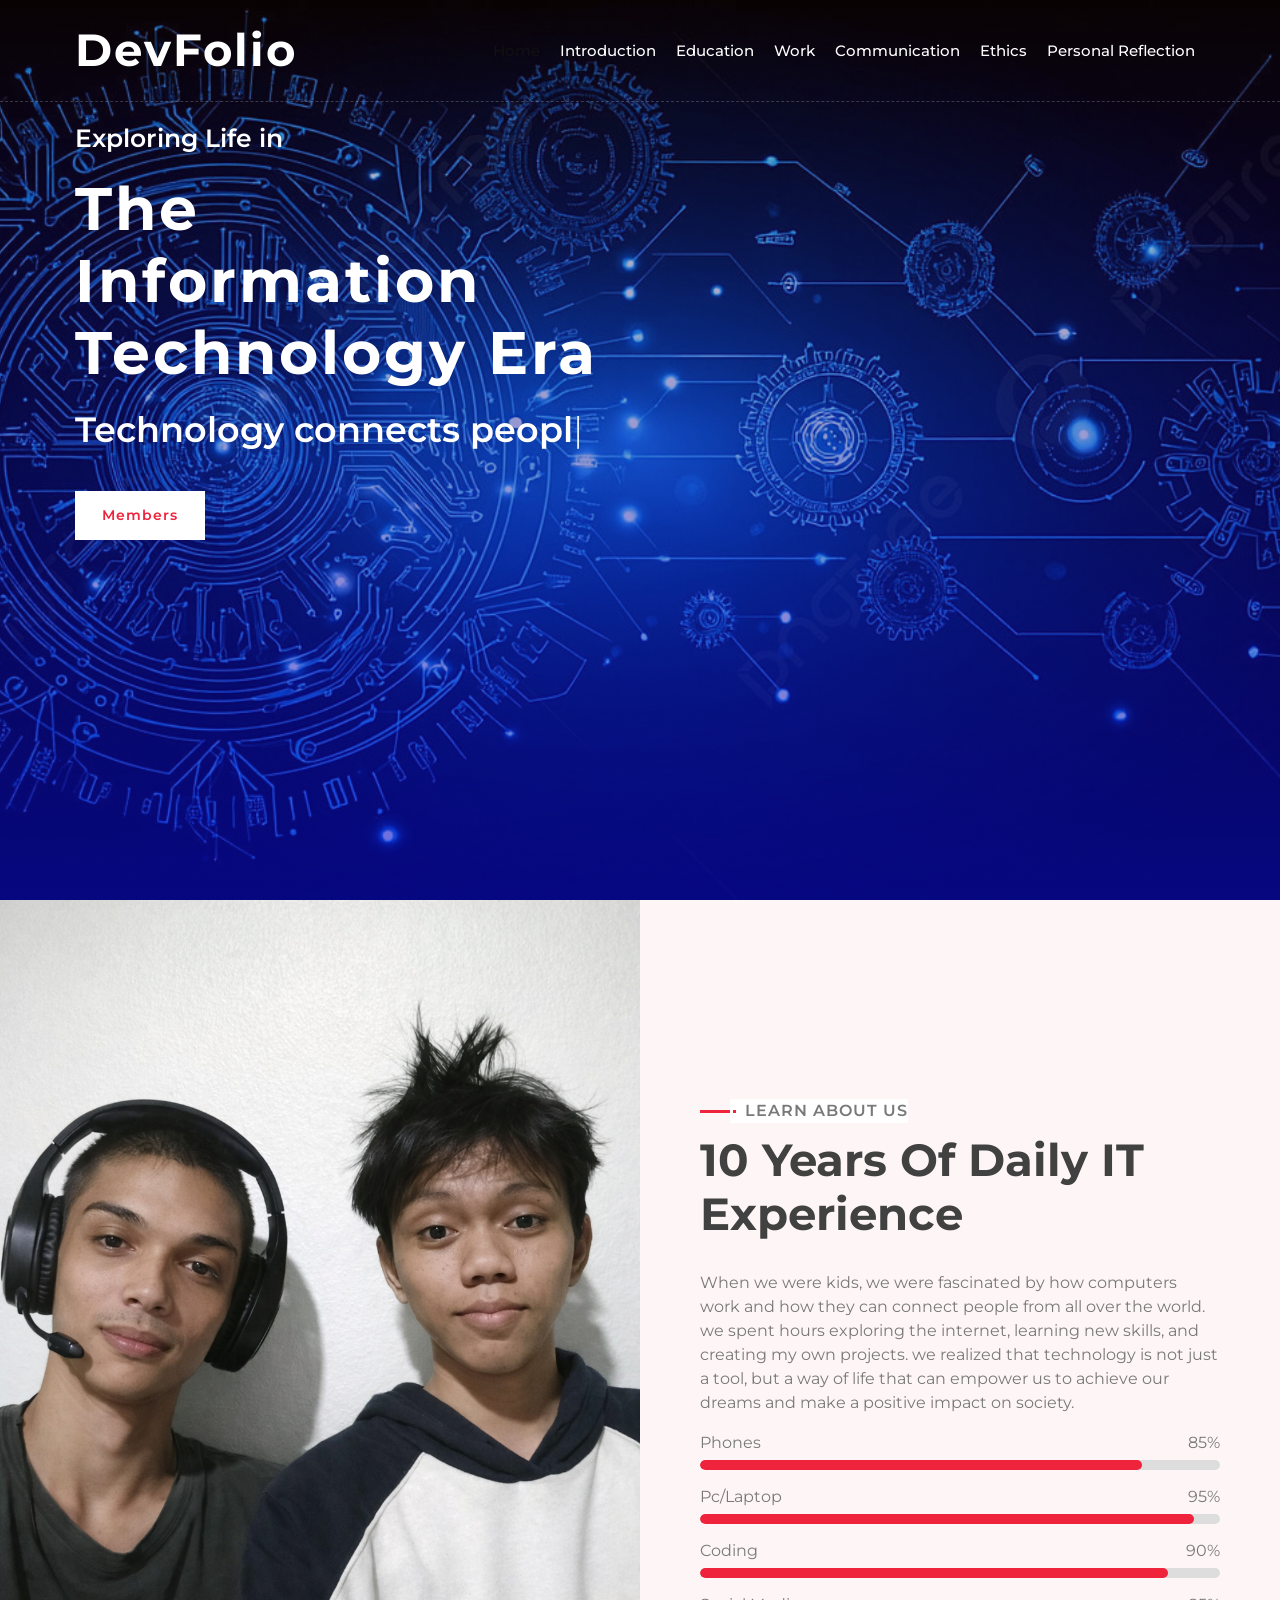
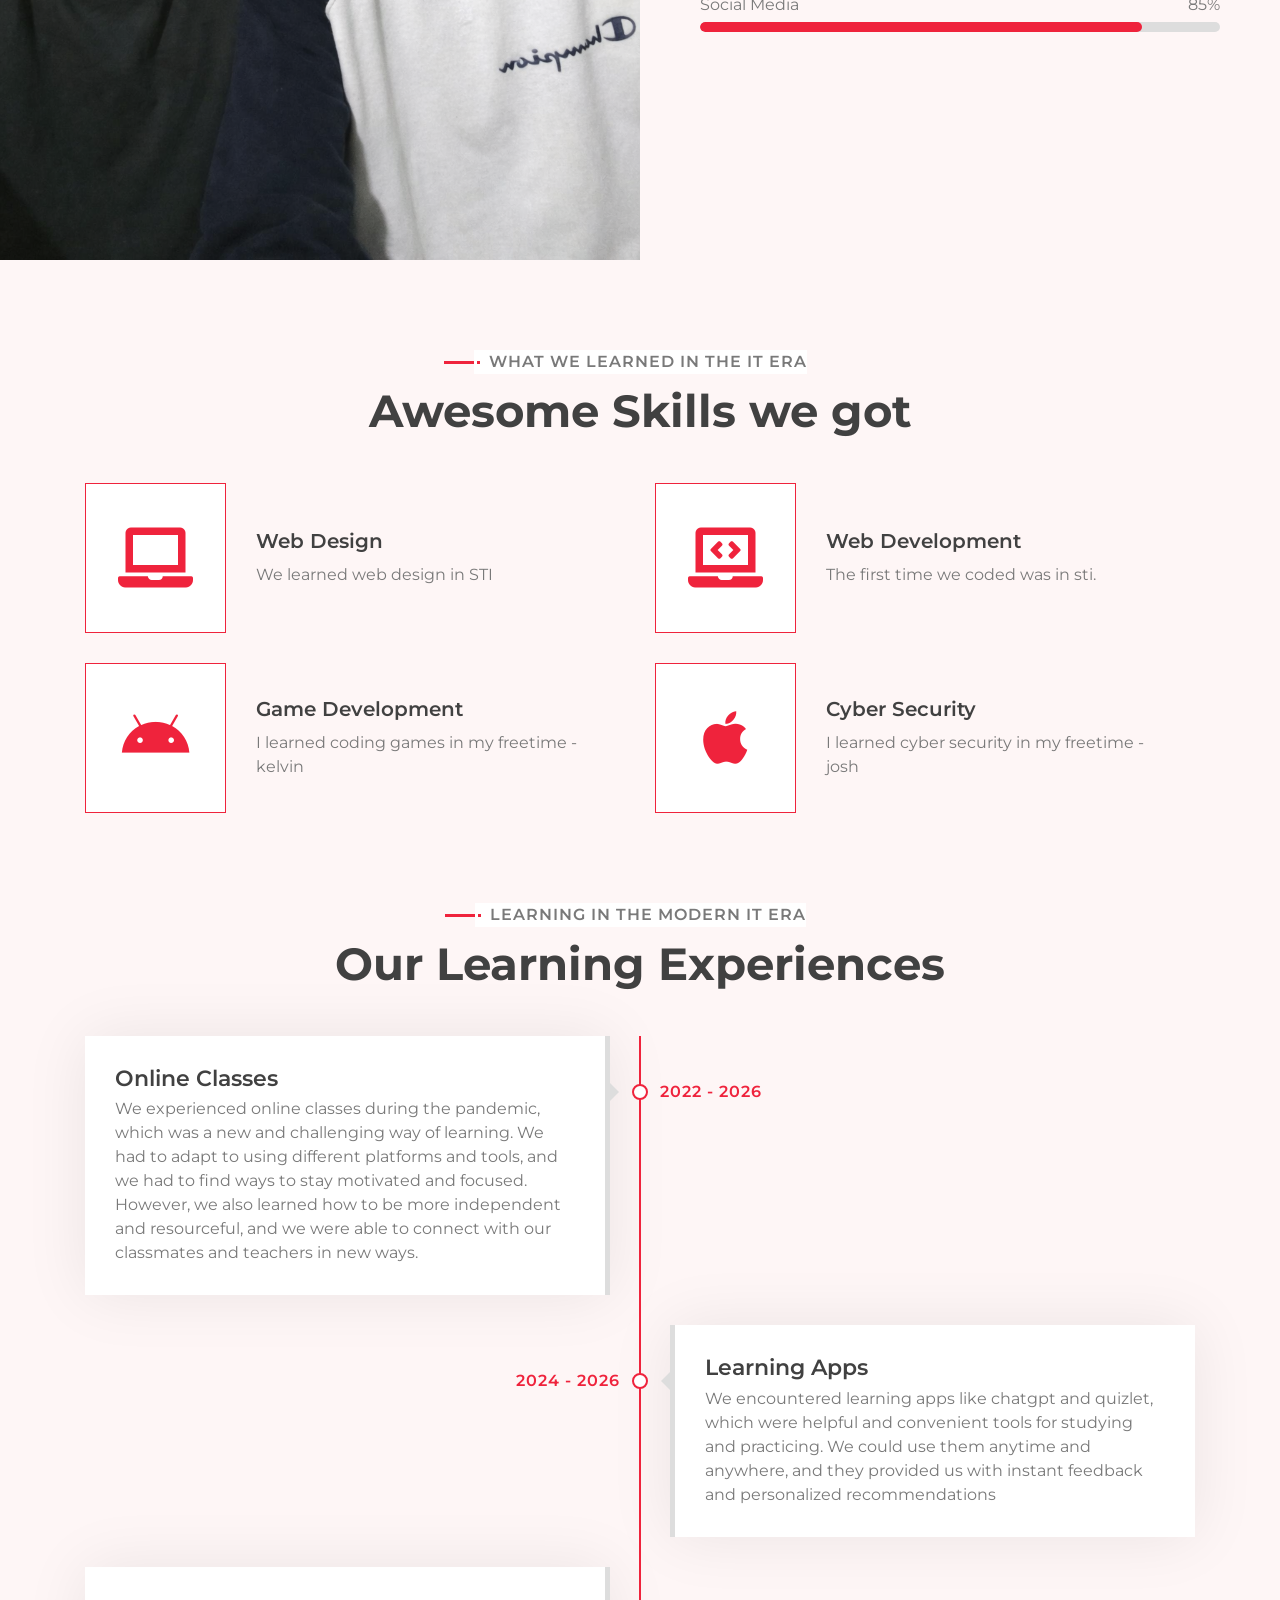
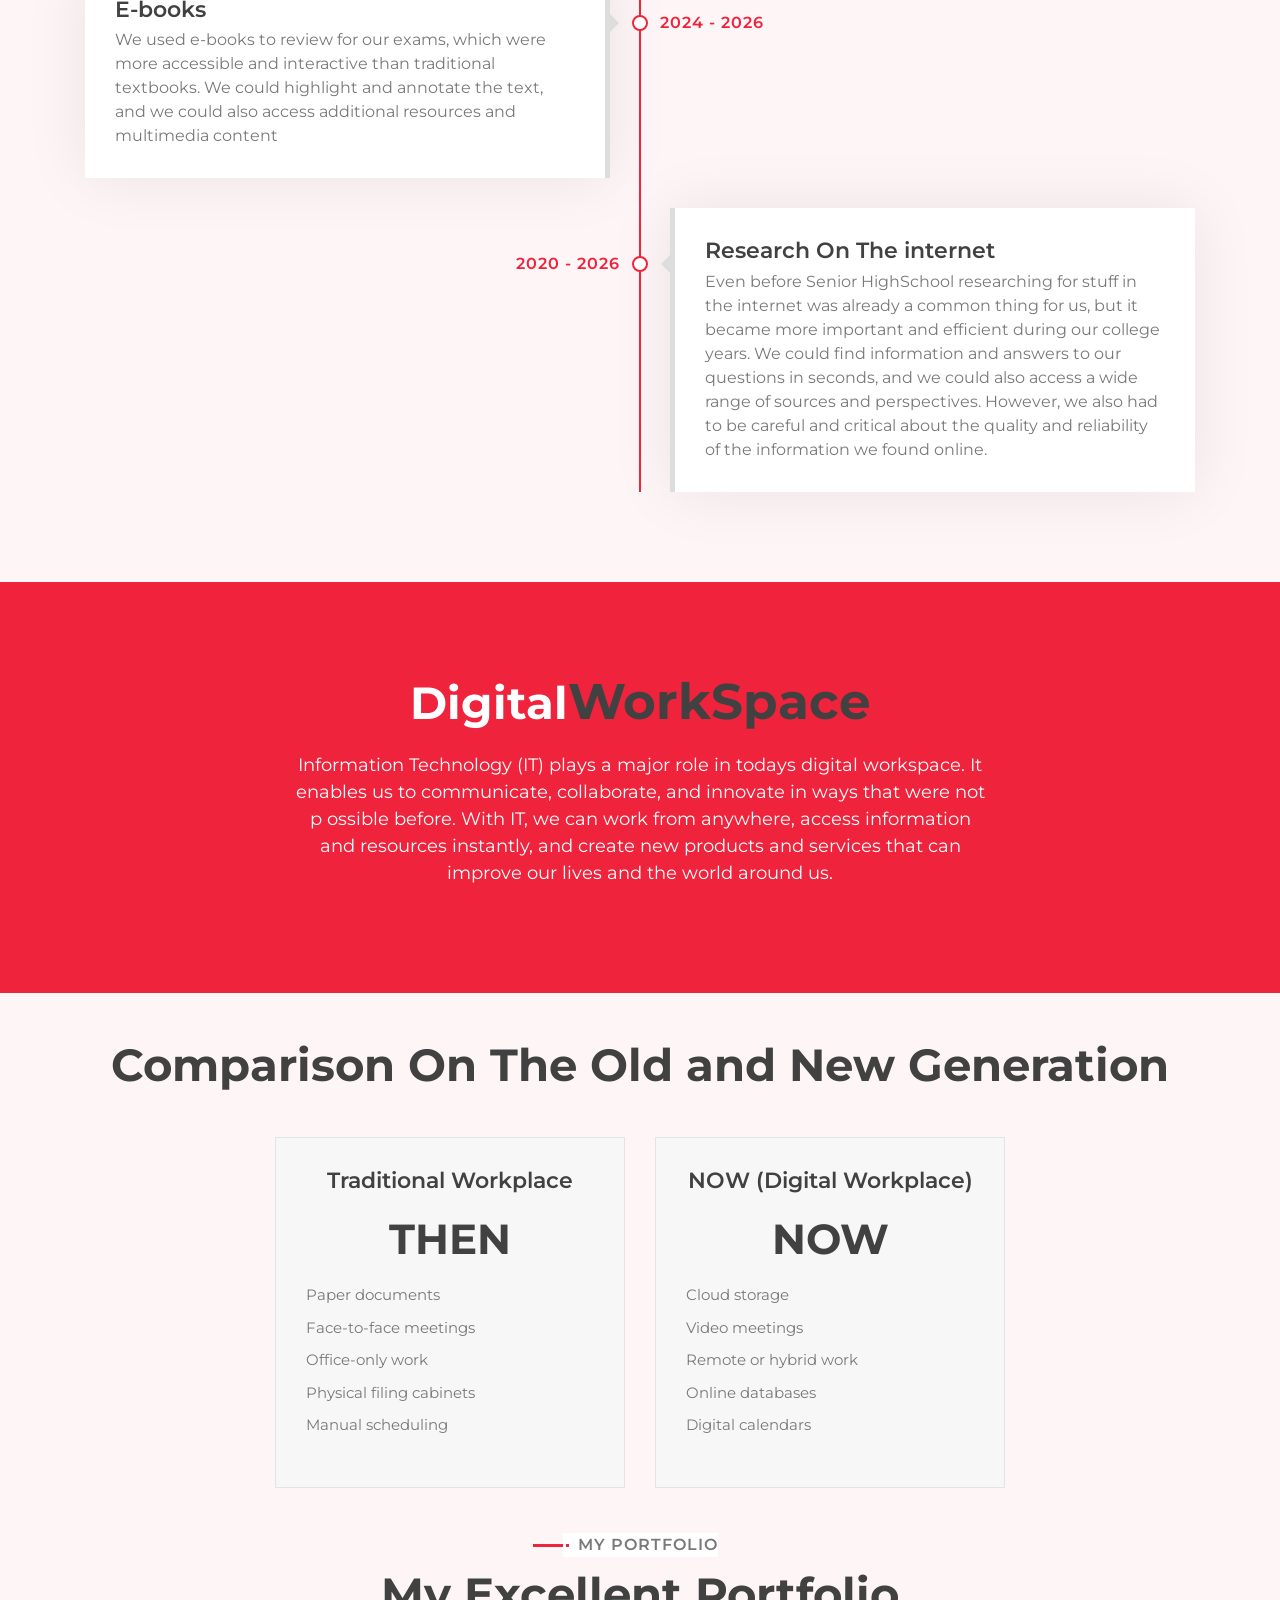
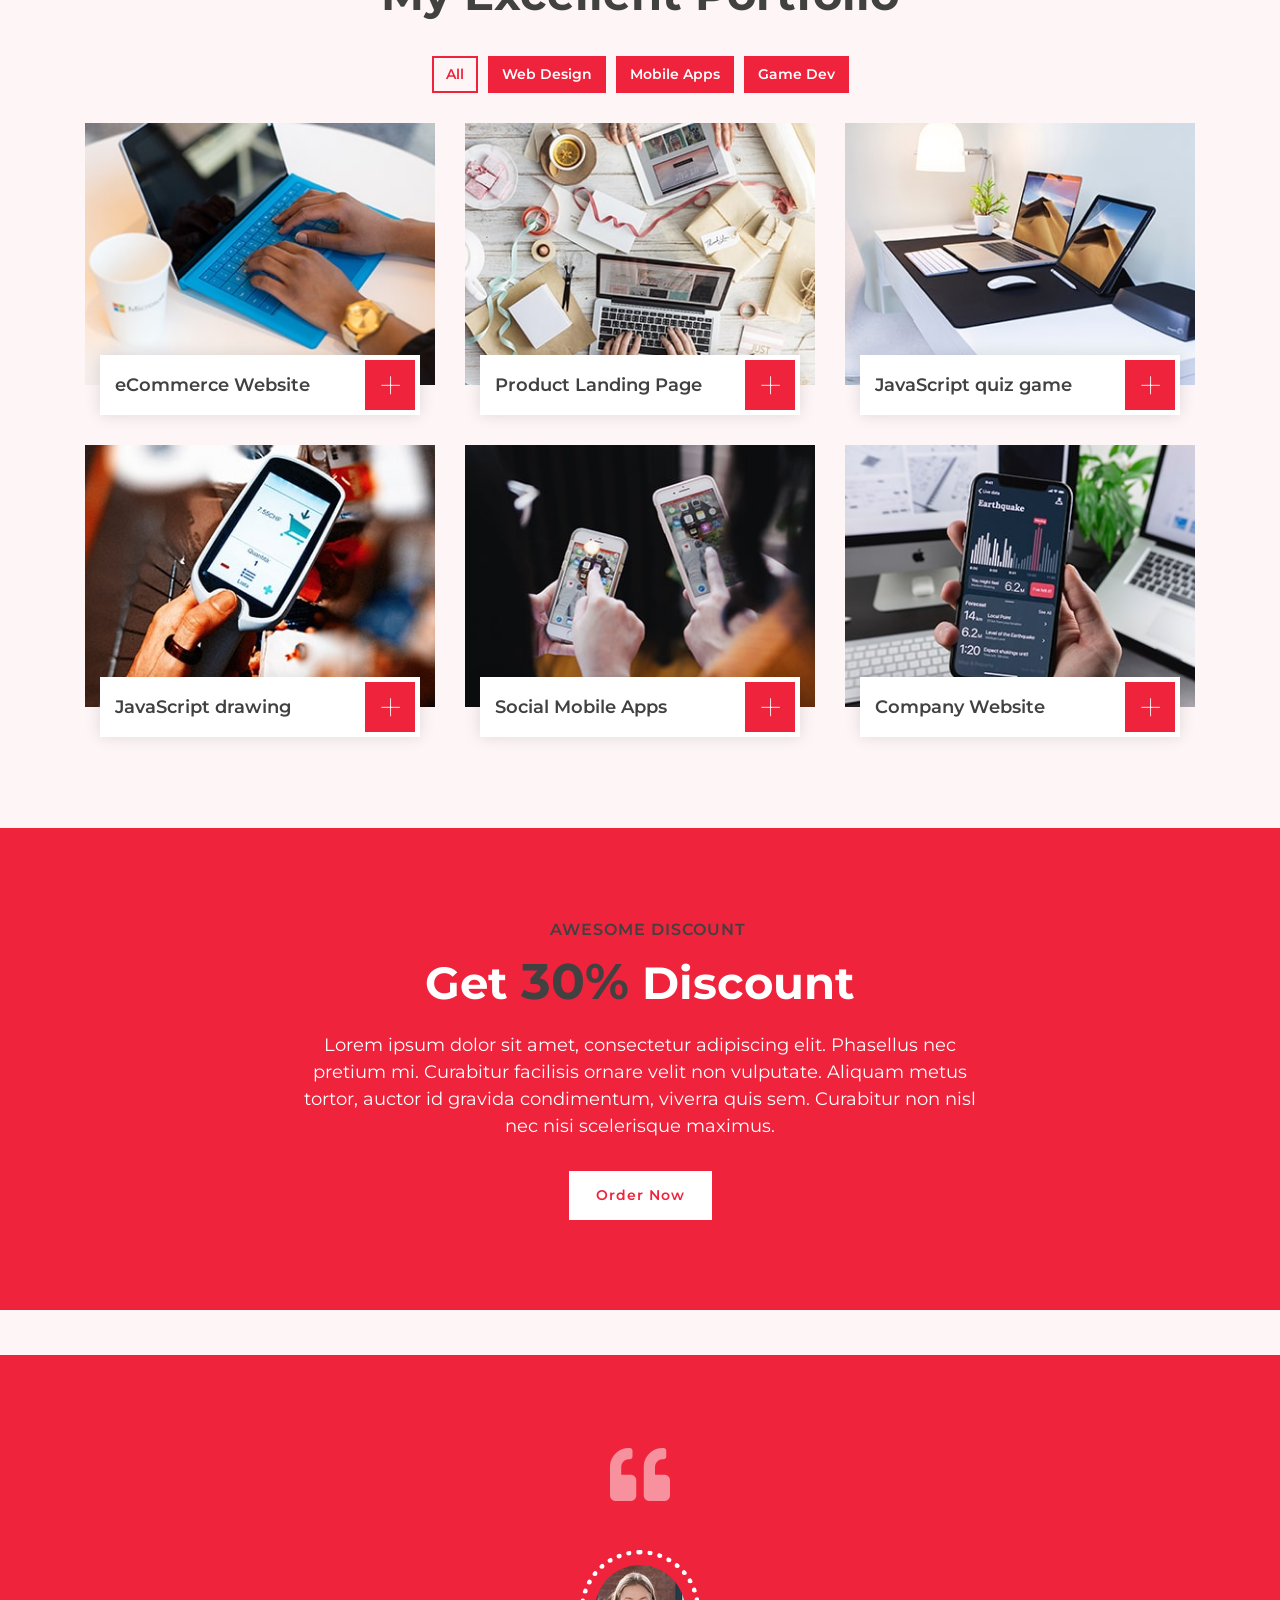
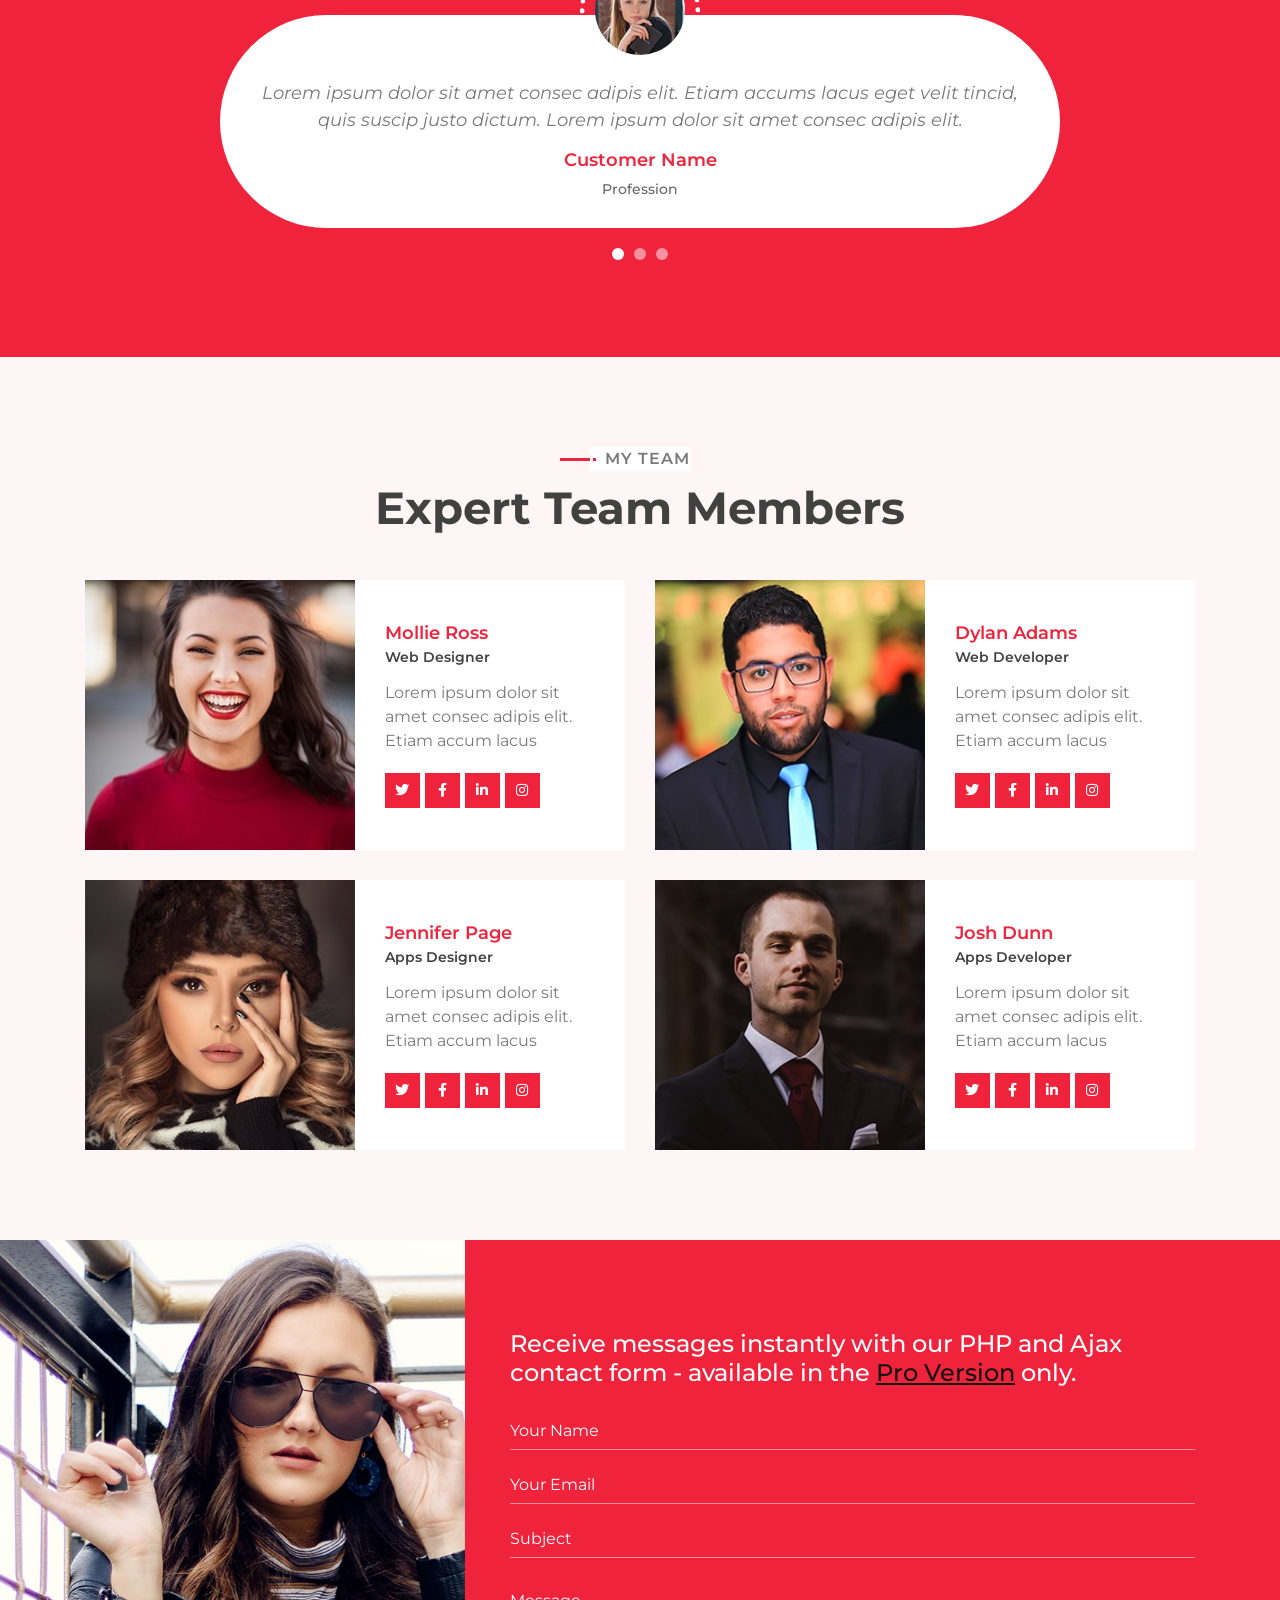
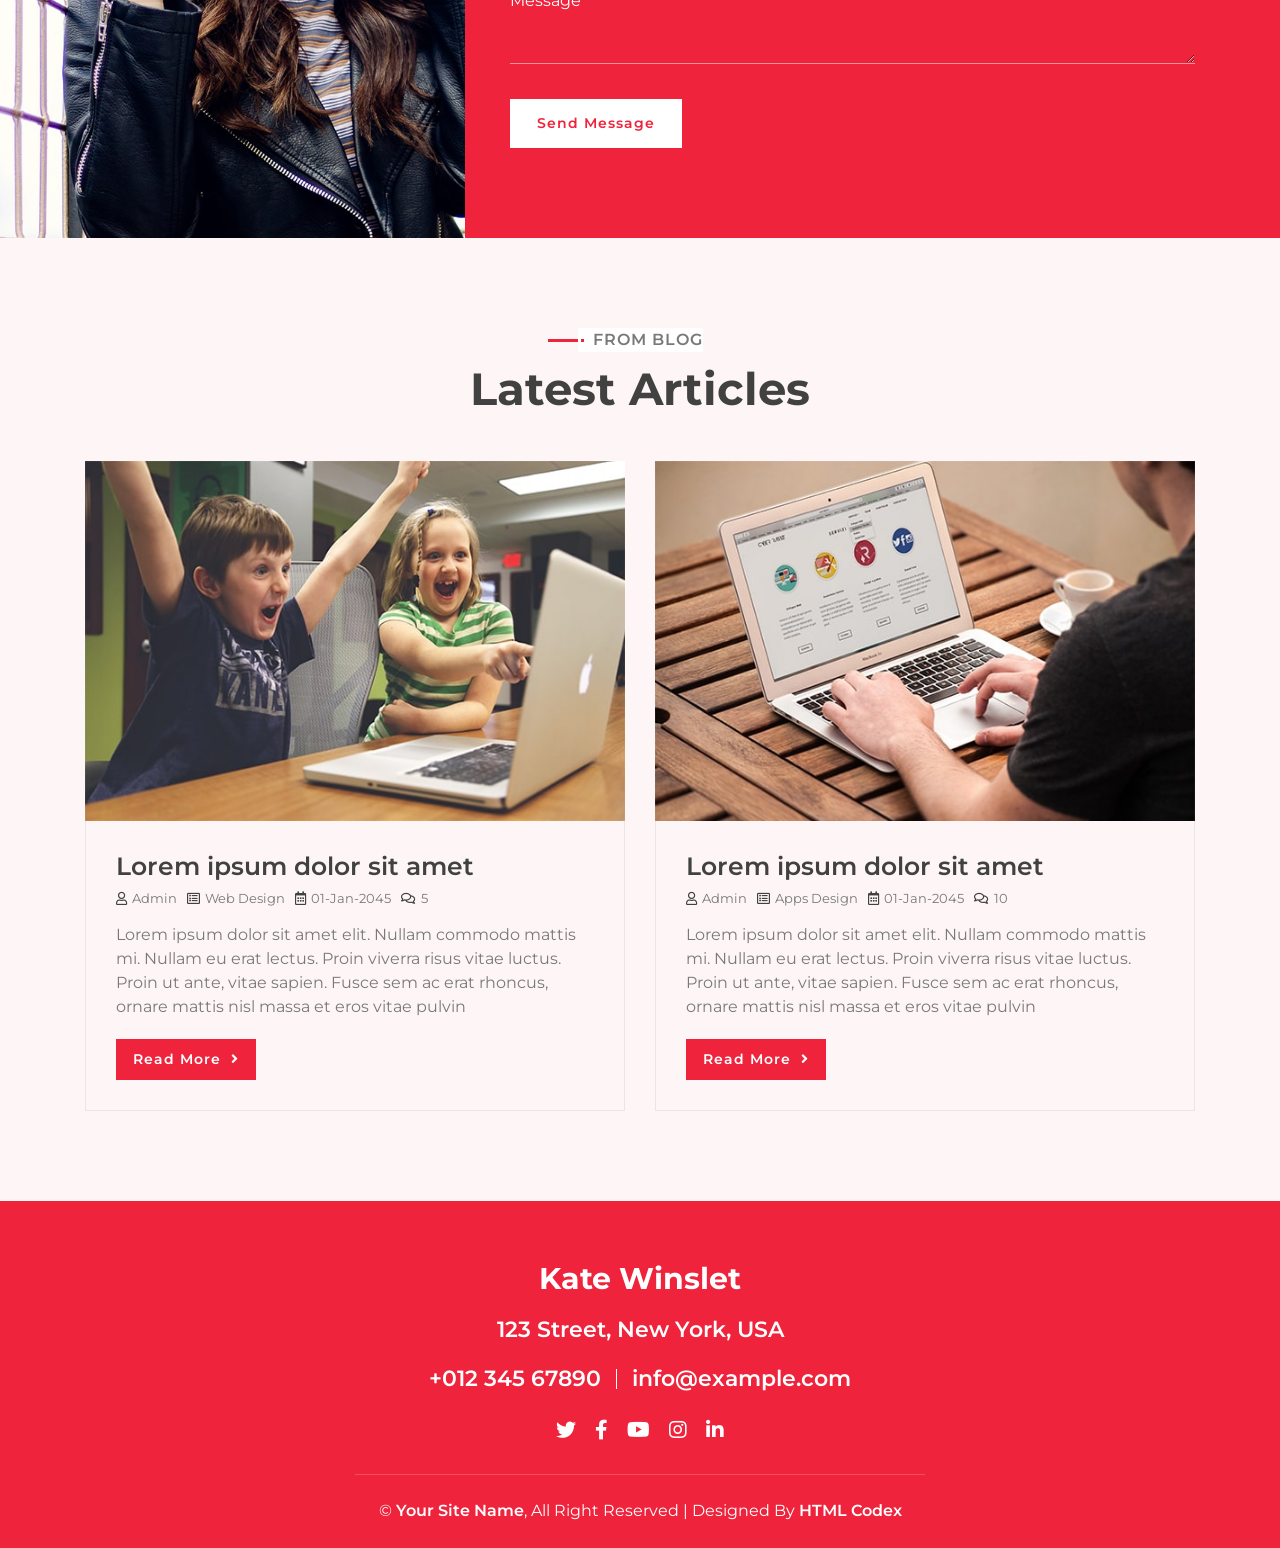
==== DevFolio/index.html @ 4211a95b "Work Part Done Made work paraghraph and added new container for then and now" ====
<!DOCTYPE html>
<html lang="en">
    <head>
        <meta charset="utf-8">
        <title>Our website</title>
        <meta content="width=device-width, initial-scale=1.0" name="viewport">
        <meta content="Free Website Template" name="keywords">
        <meta content="Free Website Template" name="description">

        <!-- Favicon -->
        <link href="img/favicon.ico" rel="icon">

        <!-- Google Font -->
        <link href="https://fonts.googleapis.com/css2?family=Montserrat:wght@300;400;500;600;700&display=swap" rel="stylesheet">

        <!-- CSS Libraries -->
        <link href="https://stackpath.bootstrapcdn.com/bootstrap/4.4.1/css/bootstrap.min.css" rel="stylesheet">
        <link href="https://cdnjs.cloudflare.com/ajax/libs/font-awesome/5.10.0/css/all.min.css" rel="stylesheet">
        <link href="lib/animate/animate.min.css" rel="stylesheet">
        <link href="lib/owlcarousel/assets/owl.carousel.min.css" rel="stylesheet">
        <link href="lib/lightbox/css/lightbox.min.css" rel="stylesheet">

        <!-- Template Stylesheet -->
        <link href="css/style.css" rel="stylesheet">
        <link href="css/another.css" rel="stylesheet">
    </head>

    <body data-spy="scroll" data-target=".navbar" data-offset="51">
        <!-- Nav Bar Start -->
        <div class="navbar navbar-expand-lg bg-light navbar-light">
            <div class="container-fluid">
                <a href="index.html" class="navbar-brand">DevFolio</a>
                <button type="button" class="navbar-toggler" data-toggle="collapse" data-target="#navbarCollapse">
                    <span class="navbar-toggler-icon"></span>
                </button>

                <div class="collapse navbar-collapse justify-content-between" id="navbarCollapse">
                    <div class="navbar-nav ml-auto">
                        <a href="#home" class="nav-item nav-link active">Home</a>
                        <a href="#about" class="nav-item nav-link">Introduction</a>
                        <a href="#service" class="nav-item nav-link">Education</a>
                        <a href="#experience" class="nav-item nav-link">Work</a>
                        <a href="#portfolio" class="nav-item nav-link">Communication</a>
                        <a href="#review" class="nav-item nav-link"> Ethics</a>
                        <a href="#team" class="nav-item nav-link">Personal Reflection </a>
               
                    </div>
                </div>
            </div>
        </div>
        <!-- Nav Bar End -->


        <!-- Hero Start -->
        <div class="hero" id="home">
            <div class="container-fluid">
                <div class="row align-items-center">
                    <div class="col-sm-12 col-md-6">
                        <div class="hero-content">
                            <div class="hero-text">
                                <p>Exploring Life in</p>
                                <h1>  The Information Technology Era </h1>
                                <h2></h2>
                                <div class="typed-text">Technology connects people and shapes our future.</div>
                            </div>
                            <div class="hero-btn">
                                <a class="btn" id = "openPopup" >Members</a>
                             
                            </div>
                        </div>
                    </div>
                    <div class="col-sm-12 col-md-6 d-none d-md-block">
                        <div class="hero-image">
                            
                        </div>
                    </div>
                </div>
            </div>
        </div>
        <!-- Hero End -->


        
         <!-- Popup Background -->
        <div id="popupContainer">
         <!-- Popup Box -->
            <div class="popup">

                <span id="closePopup">&times;</span>

            <h2>Group Members</h2>

            <ul>
                <li>Josh Emmanuel T. Suarez</li>
                <li>Kelvin Shan P. Geist </li>
            </ul>

            <button id="closeBtn">Close</button>
        </div>

</div>
        <!-- About Start -->
        <div class="about wow fadeInUp" data-wow-delay="0.1s" id="about">
            <div class="container-fluid">
                <div class="row align-items-center">
                    <div class="col-lg-6">
                        <div class="about-img">
                            <img src="img/kelvinjosh.png" alt="Image">
                        </div>
                    </div>
                    <div class="col-lg-6">
                        <div class="about-content">
                            <div class="section-header text-left">
                                <p>Learn About Us</p>
                                <h2>10 Years Of Daily IT Experience</h2>
                            </div>
                            <div class="about-text">
                                <p>
                                    When we were kids, we were fascinated by how computers work 
                                    and how they can connect people from all over the world. 
                                    we spent hours exploring the internet, learning new skills, 
                                    and creating my own projects. we realized that technology is 
                                    not just a tool, but a way of life that can empower us to achieve 
                                    our dreams and make a positive impact on society.
                                </p>
                            </div>
                            <div class="skills">
                                <div class="skill-name">
                                    <p>Phones</p><p>85%</p>
                                </div>
                                <div class="progress">
                                    <div class="progress-bar" role="progressbar" aria-valuenow="85" aria-valuemin="0" aria-valuemax="100"></div>
                                </div>
                                <div class="skill-name">
                                    <p>Pc/Laptop</p><p>95%</p>
                                </div>
                                <div class="progress">
                                    <div class="progress-bar" role="progressbar" aria-valuenow="95" aria-valuemin="0" aria-valuemax="100"></div>
                                </div>
                                <div class="skill-name">
                                    <p>Coding</p><p>90%</p>
                                </div>
                                <div class="progress">
                                    <div class="progress-bar" role="progressbar" aria-valuenow="90" aria-valuemin="0" aria-valuemax="100"></div>
                                </div>
                                <div class="skill-name">
                                    <p>Social Media</p><p>85%</p>
                                </div>
                                <div class="progress">
                                    <div class="progress-bar" role="progressbar" aria-valuenow="85" aria-valuemin="0" aria-valuemax="100"></div>
                                </div>
                            </div>
                            <!-- <a class="btn" href="">Learn More</a> -->
                        </div>
                    </div>
                </div>
            </div>
        </div>
        <!-- About End -->
        
        
        <!-- Service Start -->
        <div class="service" >
            <div class="container">
                <div class="section-header text-center wow zoomIn" data-wow-delay="0.1s">
                    <p>What we learned in the IT Era</p>
                    <h2>Awesome Skills we got</h2>
                </div>
                <div class="row">
                    <div class="col-lg-6 wow fadeInUp" data-wow-delay="0.0s">
                        <div class="service-item">
                            <div class="service-icon">
                                <i class="fa fa-laptop"></i>
                            </div>
                            <div class="service-text">
                                <h3>Web Design</h3>
                                <p>
                                    We learned web design in STI
                                </p>
                            </div>
                        </div>
                    </div>
                    <div class="col-lg-6 wow fadeInUp" data-wow-delay="0.2s">
                        <div class="service-item">
                            <div class="service-icon">
                                <i class="fa fa-laptop-code"></i>
                            </div>
                            <div class="service-text">
                                <h3>Web Development</h3>
                                <p>
                                    The first time we coded was in sti.
                                </p>
                            </div>
                        </div>
                    </div>
                    <div class="col-lg-6 wow fadeInUp" data-wow-delay="0.4s">
                        <div class="service-item">
                            <div class="service-icon">
                                <i class="fab fa-android"></i>
                            </div>
                            <div class="service-text">
                                <h3>Game Development</h3>
                                <p>
                                    I learned coding games in my freetime - kelvin
                                </p>
                            </div>
                        </div>
                    </div>
                    <div class="col-lg-6 wow fadeInUp" data-wow-delay="0.6s">
                        <div class="service-item">
                            <div class="service-icon">
                                <i class="fab fa-apple"></i>
                            </div>
                            <div class="service-text">
                                <h3>Cyber Security</h3>
                                <p>
                                    I learned cyber security in my freetime - josh
                                </p>
                            </div>
                        </div>
                    </div>
                </div>
            </div>
        </div>
        <!-- Service End -->
        
        
         <!-- Experience Start -->
        <div class="experience" id="service">
            <div class="container">
                <header class="section-header text-center wow zoomIn" data-wow-delay="0.1s">
                    <p>Learning in the Modern IT Era</p>
                    <h2>Our Learning Experiences</h2>
                </header>
                <div class="timeline">
                    <div class="timeline-item left wow slideInLeft" data-wow-delay="0.1s">
                        <div class="timeline-text">
                            <div class="timeline-date">2022 - 2026</div>
                            <h2>Online Classes</h2>
                            <p>
                                We experienced online classes during the pandemic, 
                                which was a new and challenging way of learning. 
                                We had to adapt to using different platforms and tools, 
                                and we had to find ways to stay motivated and focused. 
                                However, we also learned how to be more independent and 
                                resourceful, and we were able to connect with our classmates and teachers in new ways.
                            </p>
                        </div>
                    </div>
                    <div class="timeline-item right wow slideInRight" data-wow-delay="0.1s">
                        <div class="timeline-text">
                            <div class="timeline-date">2024 - 2026</div>
                            <h2>Learning Apps</h2>
                            <p>
                                We encountered learning apps like chatgpt and quizlet, which 
                                were helpful and convenient tools for studying and practicing.
                                We could use them anytime and anywhere, and they provided us 
                                with instant feedback and personalized recommendations
                        </div>
                    </div>
                    <div class="timeline-item left wow slideInLeft" data-wow-delay="0.1s">
                        <div class="timeline-text">
                            <div class="timeline-date">2024 - 2026</div>
                            <h2>E-books</h2>
                            <p>
                               We used e-books to review for our exams, which were more accessible and interactive than traditional textbooks.
                               We could highlight and annotate the text, and we could also access additional resources and multimedia content
                            </p>
                        </div>
                    </div>
                    <div class="timeline-item right wow slideInRight" data-wow-delay="0.1s">
                        <div class="timeline-text">
                            <div class="timeline-date">2020 - 2026</div>
                            <h2>Research On The internet</h2>
                            <p>
                                Even before Senior HighSchool researching for stuff in the internet was already a common thing for us, 
                                but it became more important and efficient during our college years. 
                                We could find information and answers to our questions in seconds, 
                                and we could also access a wide range of sources and perspectives. 
                                However, we also had to be careful and critical about the quality 
                                and reliability of the information we found online.
                            </p>
                        </div>
                    </div>
                    <!--<div class="timeline-item left wow slideInLeft" data-wow-delay="0.1s">
                        <div class="timeline-text">
                            <div class="timeline-date">2045 - 2050</div>
                            <h2>Web Developer</h2>
                            <h4>Soft Agency, San Francisco, CA</h4>
                            <p>
                                Lorem ipsum dolor sit amet elit. Aliquam odio dolor, id luctus erat sagittis non. Ut blandit semper pretium.
                            </p>
                        </div>
                    </div>
                    <div class="timeline-item right wow slideInRight" data-wow-delay="0.1s">
                        <div class="timeline-text">
                            <div class="timeline-date">2045 - 2050</div>
                            <h2>Web Developer</h2>
                            <h4>Soft Agency, San Francisco, CA</h4>
                            <p>
                                Lorem ipsum dolor sit amet elit. Aliquam odio dolor, id luctus erat sagittis non. Ut blandit semper pretium.
                            </p>
                        </div>
                    </div>-->
                </div>
            </div>
        </div>
         <!--Job Experience End -->
        
        
        <!-- Banner Start -->
        <div class="banner wow zoomIn" data-wow-delay="0.1s" id="experience" >
            <div class="container">
                <div class="section-header text-center">
                    <h2>Digital<span>WorkSpace</span></h2>
                </div>
                <div class="container banner-text">
                    <p>
                        Information Technology (IT) plays a major role in todays digital workspace. 
                        It enables us to communicate, collaborate, and innovate in ways that were not p
                        ossible before. With IT, we can work from anywhere, access information and resources 
                        instantly, and create new products and services that can improve our lives and the world around us.
                    </p>
                </div>
            </div>
        </div>
        <!-- Banner End -->


        <!-- Pricing Start -->
        <div class="pricing" id="pricing">
            <div class="container">
                <div class="section-header text-center wow zoomIn" data-wow-delay="0.1s">
                    <h2>Comparison On The Old and New Generation</h2>
                </div>
                <div class="row justify-content-center">
                    <div class="col-lg-4 col-md-6 wow fadeInUp" data-wow-delay="0.1s">
                        <div class="pricing-item">
                            <h3>Traditional Workplace</h3>
                            <div class="price">
                                <h2>THEN</h2>
                            </div>
                            <ul>
                                <li>Paper documents</li>
                                <li>Face-to-face meetings</li>
                                <li>Office-only work</li>
                                <li>Physical filing cabinets</li>
                                <li>Manual scheduling</li>
                            </ul>
                        </div>
                    </div>
                    <div class="col-lg-4 col-md-6 wow fadeInUp" data-wow-delay="0.3s">
                        <div class="pricing-item">
                            <h3>NOW (Digital Workplace)</h3>
                            <div class="price">
                                <h2>NOW</h2>
                            </div>
                            <ul>
                                <li>Cloud storage</li>
                                <li>Video meetings</li>
                                <li>Remote or hybrid work</li>
                                <li>Online databases</li>
                                <li>Digital calendars</li>
                            </ul>
                        </div>
                    </div>
                </div>
            </div>
        </div>
        <!-- Pricing End -->


        <!-- Portfolio Start -->
        <div class="portfolio" id="portfolio">
            <div class="container">
                <div class="section-header text-center wow zoomIn" data-wow-delay="0.1s">
                    <p>My Portfolio</p>
                    <h2>My Excellent Portfolio</h2>
                </div>
                <div class="row">
                    <div class="col-12">
                        <ul id="portfolio-filter">
                            <li data-filter="*" class="filter-active">All</li>
                            <li data-filter=".filter-1">Web Design</li>
                            <li data-filter=".filter-2">Mobile Apps</li>
                            <li data-filter=".filter-3">Game Dev</li>
                        </ul>
                    </div>
                </div>
                <div class="row portfolio-container">
                    <div class="col-lg-4 col-md-6 col-sm-12 portfolio-item filter-1 wow fadeInUp" data-wow-delay="0.0s">
                        <div class="portfolio-wrap">
                            <div class="portfolio-img">
                                <img src="img/portfolio-1.jpg" alt="Image">
                            </div>
                            <div class="portfolio-text">
                                <h3>eCommerce Website</h3>
                                <a class="btn" href="img/portfolio-1.jpg" data-lightbox="portfolio">+</a>
                            </div>
                        </div>
                    </div>
                    <div class="col-lg-4 col-md-6 col-sm-12 portfolio-item filter-2 wow fadeInUp" data-wow-delay="0.2s">
                        <div class="portfolio-wrap">
                            <div class="portfolio-img">
                                <img src="img/portfolio-2.jpg" alt="Image">
                            </div>
                            <div class="portfolio-text">
                                <h3>Product Landing Page</h3>
                                <a class="btn" href="img/portfolio-2.jpg" data-lightbox="portfolio">+</a>
                            </div>
                        </div>
                    </div>
                    <div class="col-lg-4 col-md-6 col-sm-12 portfolio-item filter-3 wow fadeInUp" data-wow-delay="0.4s">
                        <div class="portfolio-wrap">
                            <div class="portfolio-img">
                                <img src="img/portfolio-3.jpg" alt="Image">
                            </div>
                            <div class="portfolio-text">
                                <h3>JavaScript quiz game</h3>
                                <a class="btn" href="img/portfolio-3.jpg" data-lightbox="portfolio">+</a>
                            </div>
                        </div>
                    </div>
                    <div class="col-lg-4 col-md-6 col-sm-12 portfolio-item filter-1 wow fadeInUp" data-wow-delay="0.6s">
                        <div class="portfolio-wrap">
                            <div class="portfolio-img">
                                <img src="img/portfolio-4.jpg" alt="Image">
                            </div>
                            <div class="portfolio-text">
                                <h3>JavaScript drawing</h3>
                                <a class="btn" href="img/portfolio-4.jpg" data-lightbox="portfolio">+</a>
                            </div>
                        </div>
                    </div>
                    <div class="col-lg-4 col-md-6 col-sm-12 portfolio-item filter-2 wow fadeInUp" data-wow-delay="0.8s">
                        <div class="portfolio-wrap">
                            <div class="portfolio-img">
                                <img src="img/portfolio-5.jpg" alt="Image">
                            </div>
                            <div class="portfolio-text">
                                <h3>Social Mobile Apps</h3>
                                <a class="btn" href="img/portfolio-5.jpg" data-lightbox="portfolio">+</a>
                            </div>
                        </div>
                    </div>
                    <div class="col-lg-4 col-md-6 col-sm-12 portfolio-item filter-3 wow fadeInUp" data-wow-delay="1s">
                        <div class="portfolio-wrap">
                            <div class="portfolio-img">
                                <img src="img/portfolio-6.jpg" alt="Image">
                            </div>
                            <div class="portfolio-text">
                                <h3>Company Website</h3>
                                <a class="btn" href="img/portfolio-6.jpg" data-lightbox="portfolio">+</a>
                            </div>
                        </div>
                    </div>
                </div>
            </div>
        </div>
        <!-- Portfolio End -->
        
        
        <!-- Banner Start -->
        <div class="banner wow zoomIn" data-wow-delay="0.1s" >
            <div class="container">
                <div class="section-header text-center">
                    <p>Awesome Discount</p>
                    <h2>Get <span>30%</span> Discount</h2>
                </div>
                <div class="container banner-text">
                    <p>
                        Lorem ipsum dolor sit amet, consectetur adipiscing elit. Phasellus nec pretium mi. Curabitur facilisis ornare velit non vulputate. Aliquam metus tortor, auctor id gravida condimentum, viverra quis sem. Curabitur non nisl nec nisi scelerisque maximus. 
                    </p>
                    <a class="btn">Order Now</a>
                </div>
            </div>
        </div>
        <!-- Banner End -->
        
        
        <!-- Testimonial Start -->
        <div class="testimonial wow fadeInUp" data-wow-delay="0.1s" id="review">
            <div class="container">
                <div class="testimonial-icon">
                    <i class="fa fa-quote-left"></i>
                </div>
                <div class="owl-carousel testimonials-carousel">
                    <div class="testimonial-item">
                        <div class="testimonial-img">
                            <img src="img/testimonial-1.jpg" alt="Image">
                        </div>
                        <div class="testimonial-text">
                            <p>
                                Lorem ipsum dolor sit amet consec adipis elit. Etiam accums lacus eget velit tincid, quis suscip justo dictum. Lorem ipsum dolor sit amet consec adipis elit.
                            </p>
                            <h3>Customer Name</h3>
                            <h4>Profession</h4>
                        </div>
                    </div>
                    <div class="testimonial-item">
                        <div class="testimonial-img">
                            <img src="img/testimonial-2.jpg" alt="Image">
                        </div>
                        <div class="testimonial-text">
                            <p>
                                Lorem ipsum dolor sit amet consec adipis elit. Etiam accums lacus eget velit tincid, quis suscip justo dictum. Lorem ipsum dolor sit amet consec adipis elit.
                            </p>
                            <h3>Customer Name</h3>
                            <h4>Profession</h4>
                        </div>
                    </div>
                    <div class="testimonial-item">
                        <div class="testimonial-img">
                            <img src="img/testimonial-3.jpg" alt="Image">
                        </div>
                        <div class="testimonial-text">
                            <p>
                                Lorem ipsum dolor sit amet consec adipis elit. Etiam accums lacus eget velit tincid, quis suscip justo dictum. Lorem ipsum dolor sit amet consec adipis elit.
                            </p>
                            <h3>Customer Name</h3>
                            <h4>Profession</h4>
                        </div>
                    </div>
                </div>
            </div>
        </div>
        <!-- Testimonial End -->


        <!-- Team Start -->
        <div class="team" id="team">
            <div class="container">
                <div class="section-header text-center wow zoomIn" data-wow-delay="0.1s">
                    <p>My Team</p>
                    <h2>Expert Team Members</h2>
                </div>
                <div class="row">
                    <div class="col-lg-6 wow fadeInUp" data-wow-delay="0.0s">
                        <div class="team-item">
                            <div class="team-img">
                                <img src="img/team-1.jpg" alt="Image">
                            </div>
                            <div class="team-text">
                                <h2>Mollie Ross</h2>
                                <h4>Web Designer</h4>
                                <p>
                                    Lorem ipsum dolor sit amet consec adipis elit. Etiam accum lacus
                                </p>
                                <div class="team-social">
                                    <a class="btn" href=""><i class="fab fa-twitter"></i></a>
                                    <a class="btn" href=""><i class="fab fa-facebook-f"></i></a>
                                    <a class="btn" href=""><i class="fab fa-linkedin-in"></i></a>
                                    <a class="btn" href=""><i class="fab fa-instagram"></i></a>
                                </div>
                            </div>
                        </div>
                    </div>
                    <div class="col-lg-6 wow fadeInUp" data-wow-delay="0.2s">
                        <div class="team-item">
                            <div class="team-img">
                                <img src="img/team-2.jpg" alt="Image">
                            </div>
                            <div class="team-text">
                                <h2>Dylan Adams</h2>
                                <h4>Web Developer</h4>
                                <p>
                                    Lorem ipsum dolor sit amet consec adipis elit. Etiam accum lacus
                                </p>
                                <div class="team-social">
                                    <a class="btn" href=""><i class="fab fa-twitter"></i></a>
                                    <a class="btn" href=""><i class="fab fa-facebook-f"></i></a>
                                    <a class="btn" href=""><i class="fab fa-linkedin-in"></i></a>
                                    <a class="btn" href=""><i class="fab fa-instagram"></i></a>
                                </div>
                            </div>
                        </div>
                    </div>
                    <div class="col-lg-6 wow fadeInUp" data-wow-delay="0.4s">
                        <div class="team-item">
                            <div class="team-img">
                                <img src="img/team-3.jpg" alt="Image">
                            </div>
                            <div class="team-text">
                                <h2>Jennifer Page</h2>
                                <h4>Apps Designer</h4>
                                <p>
                                    Lorem ipsum dolor sit amet consec adipis elit. Etiam accum lacus
                                </p>
                                <div class="team-social">
                                    <a class="btn" href=""><i class="fab fa-twitter"></i></a>
                                    <a class="btn" href=""><i class="fab fa-facebook-f"></i></a>
                                    <a class="btn" href=""><i class="fab fa-linkedin-in"></i></a>
                                    <a class="btn" href=""><i class="fab fa-instagram"></i></a>
                                </div>
                            </div>
                        </div>
                    </div>
                    <div class="col-lg-6 wow fadeInUp" data-wow-delay="0.6s">
                        <div class="team-item">
                            <div class="team-img">
                                <img src="img/team-4.jpg" alt="Image">
                            </div>
                            <div class="team-text">
                                <h2>Josh Dunn</h2>
                                <h4>Apps Developer</h4>
                                <p>
                                    Lorem ipsum dolor sit amet consec adipis elit. Etiam accum lacus
                                </p>
                                <div class="team-social">
                                    <a class="btn" href=""><i class="fab fa-twitter"></i></a>
                                    <a class="btn" href=""><i class="fab fa-facebook-f"></i></a>
                                    <a class="btn" href=""><i class="fab fa-linkedin-in"></i></a>
                                    <a class="btn" href=""><i class="fab fa-instagram"></i></a>
                                </div>
                            </div>
                        </div>
                    </div>
                </div>
            </div>
        </div>
        <!-- Team End -->
        
        
        <!-- Contact Start -->
        <div class="contact wow fadeInUp" data-wow-delay="0.1s" id="contact">
            <div class="container-fluid">
                <div class="container">
                    <div class="row align-items-center">
                        <div class="col-md-4"></div>
                        <div class="col-md-8">
                            <div class="contact-form">
                                <h4 class="text-white mb-4">Receive messages instantly with our PHP and Ajax contact form - available in the <a href="https://htmlcodex.com/downloading/?item=1011" style="color: #111111; text-decoration: underline;">Pro Version</a> only.</h4>
                                <form>
                                    <div class="control-group mb-3">
                                        <input type="text" class="form-control" placeholder="Your Name" />
                                    </div>
                                    <div class="control-group mb-3">
                                        <input type="email" class="form-control" placeholder="Your Email" />
                                    </div>
                                    <div class="control-group mb-3">
                                        <input type="text" class="form-control" placeholder="Subject" />
                                    </div>
                                    <div class="control-group">
                                        <textarea class="form-control" placeholder="Message"></textarea>
                                    </div>
                                    <div>
                                        <button class="btn">Send Message</button>
                                    </div>
                                </form>
                            </div>
                        </div>
                    </div>
                </div>
            </div>
        </div>
        <!-- Contact End -->


        <!-- Blog Start -->
        <div class="blog" id="blog">
            <div class="container">
                <div class="section-header text-center wow zoomIn" data-wow-delay="0.1s">
                    <p>From Blog</p>
                    <h2>Latest Articles</h2>
                </div>
                <div class="row">
                    <div class="col-lg-6">
                        <div class="blog-item wow fadeInUp" data-wow-delay="0.1s">
                            <div class="blog-img">
                                <img src="img/blog-1.jpg" alt="Blog">
                            </div>
                            <div class="blog-text">
                                <h2>Lorem ipsum dolor sit amet</h2>
                                <div class="blog-meta">
                                    <p><i class="far fa-user"></i>Admin</p>
                                    <p><i class="far fa-list-alt"></i>Web Design</p>
                                    <p><i class="far fa-calendar-alt"></i>01-Jan-2045</p>
                                    <p><i class="far fa-comments"></i>5</p>
                                </div>
                                <p>
                                    Lorem ipsum dolor sit amet elit. Nullam commodo mattis mi. Nullam eu erat lectus. Proin viverra risus vitae luctus. Proin ut ante, vitae sapien. Fusce sem ac erat rhoncus, ornare mattis nisl massa et eros vitae pulvin
                                </p>
                                <a class="btn" href="">Read More <i class="fa fa-angle-right"></i></a>
                            </div>
                        </div>
                    </div>
                    <div class="col-lg-6">
                        <div class="blog-item wow fadeInUp" data-wow-delay="0.3s">
                            <div class="blog-img">
                                <img src="img/blog-2.jpg" alt="Blog">
                            </div>
                            <div class="blog-text">
                                <h2>Lorem ipsum dolor sit amet</h2>
                                <div class="blog-meta">
                                    <p><i class="far fa-user"></i>Admin</p>
                                    <p><i class="far fa-list-alt"></i>Apps Design</p>
                                    <p><i class="far fa-calendar-alt"></i>01-Jan-2045</p>
                                    <p><i class="far fa-comments"></i>10</p>
                                </div>
                                <p>
                                    Lorem ipsum dolor sit amet elit. Nullam commodo mattis mi. Nullam eu erat lectus. Proin viverra risus vitae luctus. Proin ut ante, vitae sapien. Fusce sem ac erat rhoncus, ornare mattis nisl massa et eros vitae pulvin
                                </p>
                                <a class="btn" href="">Read More <i class="fa fa-angle-right"></i></a>
                            </div>
                        </div>
                    </div>
                </div>
            </div>
        </div>
        <!-- Blog End -->


        <!-- Footer Start -->
        <div class="footer wow fadeIn" data-wow-delay="0.3s">
            <div class="container-fluid">
                <div class="container">
                    <div class="footer-info">
                        <h2>Kate Winslet</h2>
                        <h3>123 Street, New York, USA</h3>
                        <div class="footer-menu">
                            <p>+012 345 67890</p>
                            <p>info@example.com</p>
                        </div>
                        <div class="footer-social">
                            <a href=""><i class="fab fa-twitter"></i></a>
                            <a href=""><i class="fab fa-facebook-f"></i></a>
                            <a href=""><i class="fab fa-youtube"></i></a>
                            <a href=""><i class="fab fa-instagram"></i></a>
                            <a href=""><i class="fab fa-linkedin-in"></i></a>
                        </div>
                    </div>
                </div>
                <div class="container copyright">
                    <p>&copy; <a href="#">Your Site Name</a>, All Right Reserved | 
					
					<!--/*** The author’s attribution link must remain intact in the template. ***/-->
                    <!--/*** If you wish to remove this credit link, please purchase the Pro Version . ***/-->
                    Designed By <a href="https://htmlcodex.com">HTML Codex</a></p>
                </div>
            </div>
        </div>
        <!-- Footer End -->
        
        
        <!-- Back to top button -->
        <a href="#" class="btn back-to-top"><i class="fa fa-chevron-up"></i></a>
        
        
        <!-- Pre Loader -->
        <div id="loader" class="show">
            <div class="loader"></div>
        </div>

        
        <!-- JavaScript Libraries -->
        <script src="https://code.jquery.com/jquery-3.4.1.min.js"></script>
        <script src="https://stackpath.bootstrapcdn.com/bootstrap/4.4.1/js/bootstrap.bundle.min.js"></script>
        <script src="lib/easing/easing.min.js"></script>
        <script src="lib/wow/wow.min.js"></script>
        <script src="lib/waypoints/waypoints.min.js"></script>
        <script src="lib/typed/typed.min.js"></script>
        <script src="lib/owlcarousel/owl.carousel.min.js"></script>
        <script src="lib/isotope/isotope.pkgd.min.js"></script>
        <script src="lib/lightbox/js/lightbox.min.js"></script>

        <!-- Template Javascript -->
        <script src="js/main.js"></script>
    
    </body>
</html>
---- DevFolio/css/style.css ----
/*******************************/
/********* General CSS *********/
/*******************************/
body {
    color: #797979;
    background: #fef6f6;
    font-family: 'Montserrat', sans-serif;
    
}

h1,
h2, 
h3, 
h4,
h5, 
h6 {
    color: #414141;
}

a {
    color: #313131;
    transition: .3s;
}

a:hover,
a:active,
a:focus {
    color: #EF233C;
    outline: none;
    text-decoration: none;
}

.btn:focus,
.form-control:focus {
    box-shadow: none;
}

.container-fluid {
    max-width: 1366px;
}

.btn {
    padding: 12px 25px;
    font-size: 14px;
    font-weight: 600;
    letter-spacing: 1px;
    color: #ffffff;
    background: #EF233C;
    border: 2px solid transparent;
    border-radius: 0;
    box-shadow: inset 0 0 0 50px #EF233C;
    transition: ease-out 0.3s;
    -webkit-transition: ease-out 0.3s;
    -moz-transition: ease-out 0.3s;
}

.btn:hover {
    color: #EF233C;
    background: transparent;
    box-shadow: inset 0 0 0 0 #EF233C;
    border-color: #EF233C;
}

#loader {
    position: fixed;
    top: 0;
    right: 0;
    bottom: 0;
    left: 0;
    display: flex;
    align-items: center;
    justify-content: center;
    background: #ffffff;
    opacity: 0;
    visibility: hidden;
    -webkit-transition: opacity .3s ease-out, visibility 0s linear .3s;
    -o-transition: opacity .3s ease-out, visibility 0s linear .3s;
    transition: opacity .3s ease-out, visibility 0s linear .3s;
    z-index: 999;
}

#loader.show {
    -webkit-transition: opacity .6s ease-out, visibility 0s linear 0s;
    -o-transition: opacity .6s ease-out, visibility 0s linear 0s;
    transition: opacity .6s ease-out, visibility 0s linear 0s;
    visibility: visible;
    opacity: 1;
}

#loader .loader {
    position: relative;
    width: 45px;
    height: 45px;
    border: 5px solid #dddddd;
    border-top: 5px solid #EF233C;
    border-radius: 50%;
    -webkit-animation: spin 2s linear infinite;
    animation: spin 2s linear infinite;
}

@-webkit-keyframes spin {
    0% { -webkit-transform: rotate(0deg); }
    100% { -webkit-transform: rotate(360deg); }
}

@keyframes spin {
    0% { transform: rotate(0deg); }
    100% { transform: rotate(360deg); }
}

.back-to-top {
    position: fixed;
    display: none;
    width: 44px;
    height: 44px;
    padding: 8px 0;
    text-align: center;
    line-height: 1;
    font-size: 22px;
    right: 15px;
    bottom: 15px;
    z-index: 9;
}

.back-to-top i {
    color: #ffffff;
}

.back-to-top:hover i {
    color: #414141;
}


/**********************************/
/*********** Nav Bar CSS **********/
/**********************************/
.navbar {
    position: relative;
    transition: .5s;
    z-index: 999;
}

.navbar.nav-sticky {
    position: fixed;
    top: 0;
    width: 100%;
    box-shadow: 0 2px 5px rgba(0, 0, 0, .3);
}

.navbar .navbar-brand {
    margin: 0;
    font-size: 45px;
    line-height: 0px;
    font-weight: 700;
    letter-spacing: 2px;
    transition: .5s;
    
}

.navbar .navbar-brand img {
    max-width: 100%;
    max-height: 40px;
}

.navbar .dropdown-menu {
    margin-top: 0;
    border: 0;
    border-radius: 0;
    background: #f8f9fa;
}

@media (min-width: 992px) {
    .navbar {
        position: absolute;
        width: 100%;
        padding: 30px 60px;
        background: transparent !important;
        border-bottom: 1px dashed rgba(256, 256, 256, .2);
        z-index: 9;
    }
    
    .navbar.nav-sticky {
        padding: 10px 60px;
        background: #ffffff !important;
    }
    
    .navbar .navbar-brand {
        color: #ffffff;
    }
    
    .navbar.nav-sticky .navbar-brand {
        color: #EF233C;
    }

    .navbar-light .navbar-nav .nav-link,
    .navbar-light .navbar-nav .nav-link:focus {
        padding: 10px 10px 8px 10px;
        color: #ffffff;
        font-size: 15px;
        font-weight: 500;
    }
    
    .navbar-light.nav-sticky .navbar-nav .nav-link,
    .navbar-light.nav-sticky .navbar-nav .nav-link:focus {
        color: #414141;
    }

    .navbar-light .navbar-nav .nav-link:hover,
    .navbar-light .navbar-nav .nav-link.active {
        color: #111111;
    }
    
    .navbar-light.nav-sticky .navbar-nav .nav-link:hover,
    .navbar-light.nav-sticky .navbar-nav .nav-link.active {
        color: #EF233C;
    }
}

@media (max-width: 991.98px) {   
    .navbar {
        padding: 15px;
        background: #ffffff !important;
    }
    
    .navbar .navbar-brand {
        color: #EF233C;
    }
    
    .navbar .navbar-nav {
        margin-top: 15px;
    }
    
    .navbar a.nav-link {
        padding: 5px;
    }
    
    .navbar .dropdown-menu {
        box-shadow: none;
    }
}


/*******************************/
/********** Hero CSS ***********/
/*******************************/
.hero {
    position: relative;
    width: 100%;
    margin-bottom: 45px;
    padding: 120px 0 0 0;
    overflow: hidden;
    background: linear-gradient(rgba(39, 11, 14, 0.23), rgba(9, 12, 212, 0.603)), url(../img/pngtree-abstract-technology-futuristic-circuit-board-picture-image_1821334.png);
    background-position: center;
    background-repeat: no-repeat;
    background-size: cover;
    height: 100vh;
}

.hero .container-fluid {
    padding: 0;
}

.hero .hero-image {
    position: relative;
    text-align: right;
    padding-right: 75px;
}

.hero .hero-image img {
    max-width: 80%;
    max-height: 80%;
}

.hero .hero-content {
    position: relative;
    padding-left: 75px;
    display: flex;
    align-items: flex-start;
    justify-content: center;
    flex-direction: column;

}

.hero .hero-text p {
    color: #ffffff;
    font-size: 25px;
    font-weight: 600;
    margin-bottom: 15px;
}

.hero .hero-text h1 {
    color: #ffffff;
    font-size: 60px;
    font-weight: 700;
    letter-spacing: 3px;
    margin-bottom: 15px;
}

.hero .hero-text h2 {
    display: inline-block;
    margin: 0;
    height: 35px;
    color: #ffffff;
    font-size: 35px;
    font-weight: 600;
}

.hero .hero-text .typed-text {
    display: none;
}

.hero .hero-text .typed-cursor {
    font-size: 35px;
    font-weight: 300;
    color: #ffffff;
}

.hero .hero-btn .btn {
    margin-top: 35px;
    color: #EF233C;
    background: #ffffff;
    box-shadow: inset 0 0 0 50px #ffffff;
}

.hero .hero-btn .btn:hover {
    color: #ffffff;
    background: transparent;
    box-shadow: inset 0 0 0 0 #ffffff;
    border-color: #ffffff;
}

.hero .hero-btn .btn:first-child {
    margin-right: 10px;
}

@media (max-width: 991.98px) {
    .hero {
        padding-top: 60px;
    }
    
    .hero .hero-content {
        padding: 0 15px;
    }
    
    .hero .hero-text p {
        font-size: 20px;
    }
    
    .hero .hero-text h1 {
        font-size: 45px;
    }
    
    .hero .hero-text h2 {
        font-size: 25px;
        height: 25px;
    }
    
    .hero .hero-btn .btn {
        padding: 12px 30px;
        letter-spacing: 1px;
    }
}

@media (max-width: 767.98px) {
    .hero {
        padding-top: 60px;
        padding-bottom: 60px;
    }
    
    .hero,
    .hero .hero-text,
    .hero .hero-btn {
        width: 100%;
        text-align: center;
    }
    
    .hero .hero-text p {
        font-size: 18px;
    }
    
    .hero .hero-text h1 {
        font-size: 35px;
    }
    
    .hero .hero-text h2 {
        font-size: 22px;
        height: 22px;
    }
    
    .hero .hero-btn .btn {
        padding: 10px 15px;
        letter-spacing: 1px;
    }
}

@media (max-width: 575.98px) {
    .hero .hero-text p {
        font-size: 16px;
    }
    
    .hero .hero-text h1 {
        font-size: 30px;
    }
    
    .hero .hero-text h2 {
        font-size: 18px;
        height: 18px;
    }
    
    .hero .hero-btn .btn {
        padding: 8px 10px;
        letter-spacing: 0;
    }
}


/*******************************/
/******* Section Header ********/
/*******************************/
.section-header {
    position: relative;
    margin-bottom: 45px;
}

.section-header p {
    display: inline-block;
    margin: 0 30px;
    margin-bottom: 10px;
    padding-left: 15px;
    position: relative;
    font-size: 16px;
    font-weight: 600;
    letter-spacing: 1px;
    text-transform: uppercase;
    background: #ffffff;
}

.section-header p::before {
    position: absolute;
    content: "";
    height: 3px;
    top: 11px;
    right: 0;
    left: -30px;
    background: #EF233C;
    z-index: -1;
}

.section-header p::after {
    position: absolute;
    content: "";
    width: 3px;
    height: 3px;
    top: 11px;
    left: 3px;
    background: #EF233C;
    z-index: 1;
}

.section-header h2 {
    margin: 0;
    position: relative;
    font-size: 45px;
    font-weight: 700;
}

@media (max-width: 767.98px) {
    .section-header h2 {
        font-size: 30px;
    }
}


/*******************************/
/********** About CSS **********/
/*******************************/
.about {
    position: relative;
    width: 100%;
    margin: -45px 0 45px 0;
}


.about .col-lg-6 {
    padding: 0;
}

.about .section-header {
    margin-bottom: 30px;
}

.about .about-img {
    position: relative;
    height: 100%;
}

.about .about-img img {
    position: relative;
    width: 100%;
    height: 100%;
    object-fit: cover;
}

.about .about-content {
    padding: 0 60px;
}

.about .about-text p {
    font-size: 16px;
}

.about .skills {
    margin-bottom: 30px;
}

.about .skill-name {
    margin-top: 15px;
}

.about .skill-name p {
    display: inline-block;
    margin-bottom: 5px;
    font-size: 16px;
    font-weight: 400;
}

.about .skill-name p:last-child {
    float: right;
}

.about .progress {
    height: 10px;
    border-radius: 10px;
    background: #dddddd;
}

.about .progress .progress-bar {
    width: 0px;
    background: #EF233C;
    border-radius: 10px;
    transition: 2s;
}

.about .about-text a.btn {
    margin-top: 15px;
}

@media (max-width: 991.98px) {
    .about .about-content {
        padding: 45px 15px 0 15px;
    }
}


/*******************************/
/******* Experience CSS ********/
/*******************************/
.experience {
    position: relative;
    padding: 45px 0 15px 0;
}

.experience .timeline {
    position: relative;
    width: 100%;
}

.experience .timeline::after {
    content: '';
    position: absolute;
    width: 2px;
    background: #EF233C;
    top: 0;
    bottom: 0;
    left: 50%;
    margin-left: -1px;
}

.experience .timeline .timeline-item {
    position: relative;
    background: inherit;
    width: 50%;
    margin-bottom: 30px;
}

.experience .timeline .timeline-item.left {
    left: 0;
    padding-right: 30px;
}

.experience .timeline .timeline-item.right {
    left: 50%;
    padding-left: 30px;
}

.experience .timeline .timeline-item::after {
    content: '';
    position: absolute;
    width: 16px;
    height: 16px;
    top: 48px;
    right: -8px;
    background: #ffffff;
    border: 2px solid #EF233C;
    border-radius: 16px;
    z-index: 1;
}

.experience .timeline .timeline-item.right::after {
    left: -8px;
}

.experience .timeline .timeline-item::before {
  content: '';
  position: absolute;
  width: 0;
  height: 0;
  top: 46px;
  right: 11px;
  z-index: 1;
  border: 10px solid;
  border-color: transparent transparent transparent #dddddd;
}

.experience .timeline .timeline-item.right::before {
  left: 11px;
  border-color: transparent #dddddd transparent transparent;
}

.experience .timeline .timeline-date {
    position: absolute;
    width: 100%;
    top: 44px;
    font-size: 16px;
    font-weight: 600;
    color: #EF233C;
    text-transform: uppercase;
    letter-spacing: 1px;
    z-index: 1;
}

.experience .timeline .timeline-item.left .timeline-date {
    text-align: left;
    left: calc(100% + 55px);
}

.experience .timeline .timeline-item.right .timeline-date {
    text-align: right;
    right: calc(100% + 55px);
}

.experience .timeline .timeline-text {
    padding: 30px;
    background: #ffffff;
    position: relative;
    border-right: 5px solid #dddddd;
    box-shadow: 0 0 60px rgba(0, 0, 0, .08);
}

.experience .timeline .timeline-item.right .timeline-text {
    border-right: none;
    border-left: 5px solid #dddddd;
}

.experience .timeline .timeline-text h2 {
    margin: 0 0 5px 0;
    font-size: 22px;
    font-weight: 600;
}

.experience .timeline .timeline-text h4 {
    margin: 0 0 10px 0;
    font-size: 16px;
    font-style: italic;
    font-weight: 400;
}

.experience .timeline .timeline-text p {
    margin: 0;
    font-size: 16px;
}

@media (max-width: 767.98px) {
    .experience .timeline::after {
        left: 8px;
    }

    .experience .timeline .timeline-item {
        width: 100%;
        padding-left: 38px;
    }
    
    .experience .timeline .timeline-item.left {
        padding-right: 0;
    }
    
    .experience .timeline .timeline-item.right {
        left: 0%;
        padding-left: 38px;
    }

    .experience .timeline .timeline-item.left::after, 
    .experience .timeline .timeline-item.right::after {
        left: 0;
    }
    
    .experience .timeline .timeline-item.left::before,
    .experience .timeline .timeline-item.right::before {
        left: 18px;
        border-color: transparent #dddddd transparent transparent;
    }
    
    .experience .timeline .timeline-item.left .timeline-date,
    .experience .timeline .timeline-item.right .timeline-date {
        position: relative;
        top: 0;
        right: auto;
        left: 0;
        text-align: left;
        margin-bottom: 10px;
    }
    
    .experience .timeline .timeline-item.left .timeline-text,
    .experience .timeline .timeline-item.right .timeline-text {
        border-right: none;
        border-left: 5px solid #dddddd;
    }
}


/*******************************/
/********* Service CSS *********/
/*******************************/
.service {
    position: relative;
    width: 100%;
    padding: 45px 0 15px 0;
}

.service .service-item {
    position: relative;
    margin-bottom: 30px;
    display: flex;
    align-items: center;
    box-shadow: inset 0 0 0 0 transparent;
    transition: ease-out 0.5s;
}

.service .service-item:hover {
    box-shadow: inset 800px 0 0 0 #EF233C;
}

.service .service-icon {
    position: relative;
    width: 150px;
    min-height: 150px;
    display: flex;
    align-items: center;
    justify-content: center;
    border: 1px solid #EF233C;
    background: #ffffff;
}

.service .service-icon i {
    position: relative;
    font-size: 60px;
    color: #EF233C;
    transition: .3s;
}

.service .service-item:hover i {
    font-size: 75px;
}

.service .service-text {
    position: relative;
    width: calc(100% - 120px);
    padding: 0 30px;
}

.service .service-text h3 {
    margin-bottom: 10px;
    font-size: 20px;
    font-weight: 600;
    transition: 1s;
}

.service .service-text p {
    margin: 0;
    font-size: 16px;
    transition: 1s;
}

.service .service-item:hover .service-text h3,
.service .service-item:hover .service-text p {
    color: #ffffff;
}

@media (max-width: 575.98px) {
    .service .service-text h3 {
        font-size: 16px;
        margin-bottom: 5px;
    }
    
    .service .service-text p {
        font-size: 14px;
    }
}


/*******************************/
/******** Portfolio CSS ********/
/*******************************/
.portfolio {
    position: relative;
    padding: 45px 0 15px 0;
}

.portfolio #portfolio-filter {
    padding: 0;
    margin: -15px 0 25px 0;
    list-style: none;
    font-size: 0;
    text-align: center;
}

.portfolio #portfolio-filter li {
    cursor: pointer;
    display: inline-block;
    margin: 5px;
    padding: 6px 12px;
    font-size: 14px;
    font-weight: 600;
    color: #ffffff;
    background: #EF233C;
    border: 2px solid transparent;
    border-radius: 0;
    box-shadow: inset 0 0 0 50px #EF233C;
    transition: ease-out 0.3s;
    -webkit-transition: ease-out 0.3s;
    -moz-transition: ease-out 0.3s;
}

.portfolio #portfolio-filter li:hover,
.portfolio #portfolio-filter li.filter-active {
    color: #EF233C;
    background: transparent;
    box-shadow: inset 0 0 0 0 #EF233C;
    border-color: #EF233C;
}

.portfolio .portfolio-item {
    position: relative;
}

.portfolio .portfolio-wrap {
    position: relative;
    width: 100%;
}

.portfolio .portfolio-img {
    position: relative;
    overflow: hidden;
}

.portfolio .portfolio-img img {
    position: relative;
    width: 100%; 
    height: 100%; 
    object-fit: cover;
    transform: scale(1.1);
    transition: .5s;
}

.portfolio .portfolio-item:hover img {
    margin-left: 15px;
}

.portfolio .portfolio-text {
    position: relative;
    height: 60px;
    width: calc(100% - 30px);
    margin: -30px 15px 30px 15px;
    display: flex;
    align-items: center;
    background: #ffffff;
    box-shadow: 0 0 15px rgba(0, 0, 0, .12);
}

.portfolio .portfolio-text h3 {
    width: calc(100% - 70px);
    font-size: 18px;
    font-weight: 600;
    margin: 0 0 0 15px;
    white-space: nowrap;
    overflow: hidden;
}

.portfolio .portfolio-text a.btn {
    width: 50px;
    height: 50px;
    padding: 0 0 2px 1px;
    display: flex;
    align-items: center;
    justify-content: center;
    font-size: 45px;
    font-weight: 100;
}

.portfolio .portfolio-item:hover a.btn {
    color: #EF233C;
    background: transparent;
    box-shadow: inset 0 0 0 0 #EF233C;
    border-color: #EF233C;
}


/*******************************/
/********* Banner CSS **********/
/*******************************/
.banner {
    position: relative;
    width: 100%;
    margin: 45px 0;
    padding: 90px 0;
    background: #EF233C;
}

.banner .container {
    max-width: 750px;
    text-align: center;
}

.banner .section-header {
    margin-bottom: 20px;
}

.banner .section-header p {
    color: #414141;
    background: transparent;
}

.banner .section-header p::after {
    display: none;
}

.banner .section-header h2 {
    color: #ffffff;
}

.banner .section-header h2 span {
    color: #414141;
    font-size: 50px;
}

.banner .banner-text p {
    font-size: 18px;
    color: #ffffff;
}

.banner .banner-text .btn {
    margin-top: 15px;
    color: #EF233C;
    background: #ffffff;
    box-shadow: inset 0 0 0 50px #ffffff;
}

.banner .banner-text .btn:hover {
    color: #ffffff;
    background: transparent;
    box-shadow: inset 0 0 0 0 #ffffff;
    border-color: #ffffff;
}


/*******************************/
******** Pricing CSS *********
/*******************************/
.pricing {
    position: relative;
    padding: 45px 0 15px 0;
    background: #ffffff;
}

.pricing .pricing-item {
    position: relative;
    padding: 30px;
    background: #f7f7f7;
    border: 1px solid rgba(0, 0, 0, .08);
    transition: .3s;
    text-align: center;
}

.pricing .pricing-item:hover {
    transform: translateY(-6px);
    box-shadow: 0 15px 40px rgba(0, 0, 0, .08);
}

.pricing .pricing-item h3 {
    margin-bottom: 15px;
    font-size: 22px;
    font-weight: 600;
    color: #414141;
}

.pricing .pricing-item .price {
    margin: 20px 0;
}

.pricing .pricing-item .price h2 {
    margin: 0;
    font-size: 42px;
    font-weight: 700;
}

.pricing .pricing-item .price span {
    font-size: 18px;
    font-weight: 600;
    color: #414141;
}

.pricing .pricing-item ul {
    padding: 0;
    margin: 20px 0;
    list-style: none;
    text-align: left;
}

.pricing .pricing-item ul li {
    margin-bottom: 10px;
    font-size: 15px;
}

.pricing .pricing-item a.btn {
    margin-top: 15px;
}


/*******************************/
/*********** Team CSS **********/
/*******************************/
.team {
    position: relative;
    width: 100%;
    padding: 45px 0 15px 0;
}

.team .team-item {
    position: relative;
    background: #ffffff;
    margin-bottom: 30px;
    display: flex;
    align-items: center;
    justify-content: flex-start;
    box-shadow: inset 0 0 0 0 transparent;
    transition: ease-out 0.5s;
}

.team .team-img {
    position: relative;
    width: 50%;
    overflow: hidden;
}

.team .team-img img {
    position: relative;
    width: 100%;
    transition: .5s;
}

.team .team-text {
    position: relative;
    width: 50%;
    padding: 0 30px;
}

.team .team-text h2 {
    color: #EF233C;
    font-size: 18px;
    font-weight: 600;
    margin-bottom: 5px;
    transition: 1s;
}

.team .team-text h4 {
    font-size: 14px;
    font-weight: 600;
    margin-bottom: 15px;
    transition: 1s;
}

.team .team-text p {
    margin-bottom: 20px;
    transition: 1s;
}

.team .team-social {
    position: relative;
    display: flex;
    align-items: center;
    justify-content: flex-start;
}

.team .team-social a.btn {
    width: 35px;
    height: 35px;
    padding: 0;
    display: flex;
    align-items: center;
    justify-content: center;
    font-size: 14px;
    font-weight: normal;
    margin-right: 5px;
}

.team .team-item:hover {
    box-shadow: inset 800px 0 0 0 #EF233C;
}

.team .team-item:hover .team-img img {
    transform: scale(1.2);
}

.team .team-item:hover .team-text h2,
.team .team-item:hover .team-text h4,
.team .team-item:hover .team-text p {
    color: #ffffff;
}

.team .team-item:hover .team-social a.btn {
    background: #ffffff;
}

.team .team-item:hover .team-social a.btn:hover {
    border-color: #ffffff;
}

@media(max-width: 575.98px) {
    .team .team-text {
        padding: 0 15px;
    }
    
    .team .team-text h2 {
        font-size: 16px;
        margin-bottom: 0;
    }

    .team .team-text h4 {
        margin-bottom: 5px;
    }

    .team .team-text p {
        font-size: 14px;
        line-height: 18px;
        margin-bottom: 10px;
    }
}


/*******************************/
/******* Testimonial CSS *******/
/*******************************/
.testimonial {
    position: relative;
    margin: 45px 0;
    padding: 90px 0;
    background: #EF233C;
}

.testimonial .container {
    max-width: 900px;
}

.testimonial .testimonial-icon {
    margin-bottom: 45px;
    text-align: center;
}

.testimonial .testimonial-icon i {
    font-size: 60px;
    color: rgba(256, 256, 256, .5);
}

.testimonial .testimonial-item {
    position: relative;
    margin: 0 15px;
    text-align: center;
}

.testimonial .testimonial-img {
    position: relative;
    margin-bottom: 15px;
    z-index: 1;
}

.testimonial .testimonial-item img {
    margin: 0 auto;
    width: 120px;
    padding: 10px;
    border: 5px dotted #ffffff;
    border-radius: 100px;
}

.testimonial .testimonial-text {
    position: relative;
    margin-top: -70px;
    padding: 65px 35px 30px 35px;
    text-align: center;
    background: #ffffff;
    border-radius: 500px;
}

.testimonial .testimonial-item p {
    font-size: 18px;
    font-style: italic;
}

.testimonial .testimonial-text h3 {
    color: #EF233C;
    font-size: 18px;
    font-weight: 600;
    margin-bottom: 10px;
}

.testimonial .testimonial-text h4 {
    color: #666666;
    font-size: 14px;
    margin-bottom: 0;
}

.testimonial .owl-dots {
    margin-top: 15px;
    text-align: center;
}

.testimonial .owl-dot {
    display: inline-block;
    margin: 0 5px;
    width: 12px;
    height: 12px;
    border-radius: 50%;
    background: rgba(256, 256, 256, .5);
}

.testimonial .owl-dot.active {
    background: #ffffff;
}


/*******************************/
/********* Contact CSS *********/
/*******************************/
.contact {
    position: relative;
    width: 100%;
    margin: 45px 0;
    background: #EF233C;
}

.contact .container-fluid {
    background: url(../img/contact.jpg) left center no-repeat;
    background-size: contain;
}

.contact .contact-form {
    position: relative;
    padding: 90px 0 90px 45px;
    background: #EF233C;
}

.contact .contact-form input {
    color: #ffffff;
    padding: 15px 0;
    background: none;
    border-radius: 0;
    border: none;
    border-bottom: 1px solid rgba(256, 256, 256, .5);
}

.contact .contact-form textarea {
    color: #ffffff;
    height: 90px;
    padding: 15px 0;
    background: none;
    border-radius: 0;
    border: none;
    border-bottom: 1px solid rgba(256, 256, 256, .5);
}

.contact .contact-form .form-control::placeholder {
    color: #ffffff;
    opacity: 1;
}

.contact .contact-form .form-control:-ms-input-placeholder,
.contact .contact-form .form-control::-ms-input-placeholder {
    color: #ffffff;
}

.contact .contact-form .btn {
    margin-top: 35px;
    color: #EF233C;
    background: #ffffff;
    box-shadow: inset 0 0 0 50px #ffffff;
}

.contact .contact-form .btn:hover {
    color: #ffffff;
    background: transparent;
    box-shadow: inset 0 0 0 0 #ffffff;
    border-color: #ffffff;
}

.contact .help-block ul {
    margin: 0;
    padding: 0;
    list-style-type: none;
    font-size: 14px;
    font-style: italic;
    color: #ffffff;
}

@media (max-width: 767.98px) {
    .contact .container-fluid {
        background: none;
    }
    
    .contact .contact-form {
        padding: 90px 0;
    }
}


/*******************************/
/*********** Blog CSS **********/
/*******************************/
.blog {
    position: relative;
    width: 100%;
    padding: 45px 0 15px 0;
}

.blog .blog-item {
    position: relative;
    margin-bottom: 30px;
}

.blog .blog-img {
    position: relative;
    width: 100%;
    overflow: hidden;
}

.blog .blog-img img {
    width: 100%;
    transition: .5s;
}

.blog .blog-item:hover img {
    transform: scale(1.1);
}

.blog .blog-text {
    position: relative;
    padding: 30px;
    border-right: 1px solid rgba(0, 0, 0, .07);
    border-bottom: 1px solid rgba(0, 0, 0, .07);
    border-left: 1px solid rgba(0, 0, 0, .07);
}

.blog .blog-text h2 {
    font-size: 25px;
    font-weight: 600;
}

.blog .blog-text p {
    margin-bottom: 10px;
}

.blog .blog-item a.btn {
    margin-top: 10px;
    padding: 8px 15px;
}

.blog .blog-item a.btn i {
    margin-left: 5px;
}

.blog .blog-meta {
    position: relative;
    display: flex;
    margin-bottom: 15px;
}

.blog .blog-meta p {
    margin: 0 10px 0 0;
    font-size: 13px;
}

.blog .blog-meta i {
    color: #414141;
    margin-right: 5px;
}

.blog .blog-meta p:last-child {
    margin: 0;
}


/*******************************/
/********* Footer CSS **********/
/*******************************/
.footer {
    position: relative;
    margin-top: 45px;
    background: #EF233C;
}

.footer .container-fluid {
    padding: 60px 0 0 0;
}

.footer .footer-info {
    position: relative;
    width: 100%;
    text-align: center;
}

.footer .footer-info h2 {
    margin-bottom: 20px;
    font-size: 30px;
    font-weight: 700;
    color: #ffffff;
}

.footer .footer-info h3 {
    margin-bottom: 25px;
    font-size: 22px;
    font-weight: 600;
    color: #ffffff;
}

.footer .footer-menu {
    width: 100%;
    display: flex;
    justify-content: center;
}

.footer .footer-menu p {
    color: #ffffff;
    font-size: 22px;
    font-weight: 600;
    line-height: 20px;
    padding: 0 15px;
    border-right: 1px solid #ffffff;
}

.footer .footer-menu p:last-child {
    border: none;
}

.footer .footer-social {
    position: relative;
    margin-top: 15px;
}

.footer .footer-social a {
    display: inline-block;
}

.footer .footer-social a i {
    margin-right: 15px;
    font-size: 20px;
    color: #ffffff;
    transition: .3s;
}

.footer .footer-social a:last-child i {
    margin: 0;
}

.footer .footer-social a:hover i {
    color: #414141;
}

.footer .copyright {
    position: relative;
    text-align: center;
    margin-top: 30px;
    padding-top: 25px;
    padding-bottom: 25px;
}

.footer .copyright::before {
    position: absolute;
    content: "";
    width: 50%;
    height: 1px;
    top: 0;
    left: 25%;
    background: rgba(256, 256, 256, .2);
}

.footer .copyright p {
    margin: 0;
    color: #ffffff;
}

.footer .copyright .col-md-6:last-child p {
    text-align: right;
}

.footer .copyright p a {
    color: #ffffff;
    font-weight: 600;
}

.footer .copyright p a:hover {
    color: #414141;
}

@media (max-width: 575.98px) {
    .footer .footer-info h2 {
        margin-bottom: 20px;
        font-size: 20px;
        font-weight: 600;
    }

    .footer .footer-info h3 {
        margin-bottom: 20px;
        font-size: 16px;
    }

    .footer .footer-menu p {
        font-size: 16px;
        line-height: 16px;
        padding: 0 5px;
    }
}
---- DevFolio/css/another.css ----
/* button */
button{
    padding: 10px 20px;
    font-size: 16px;
    cursor: pointer;
}

/* popup background */
#popupContainer{
    position: fixed;
    top:0;
    left:0;
    width:100%;
    height:100%;
    background: rgba(0,0,0,0.5);

    display:flex;
    justify-content:center;
    align-items:center;

    visibility:hidden;
    opacity:0;
    transition:0.3s;
}

/* active popup */
#popupContainer.active{
    visibility:visible;
    opacity:1;
}

/* popup box */
.popup{
    background:white;
    padding:30px;
    width:350px;
    border-radius:10px;
    position:relative;

    transform: scale(0.7);
    transition:0.3s;
}

/* animation when open */
#popupContainer.active .popup{
    transform: scale(1);
}

/* close icon */
#closePopup{
    position:absolute;
    right:15px;
    top:10px;
    font-size:25px;
    cursor:pointer;
}
#popupContainer { z-index: 9999; }
#popupContainer .popup { z-index: 10000; }
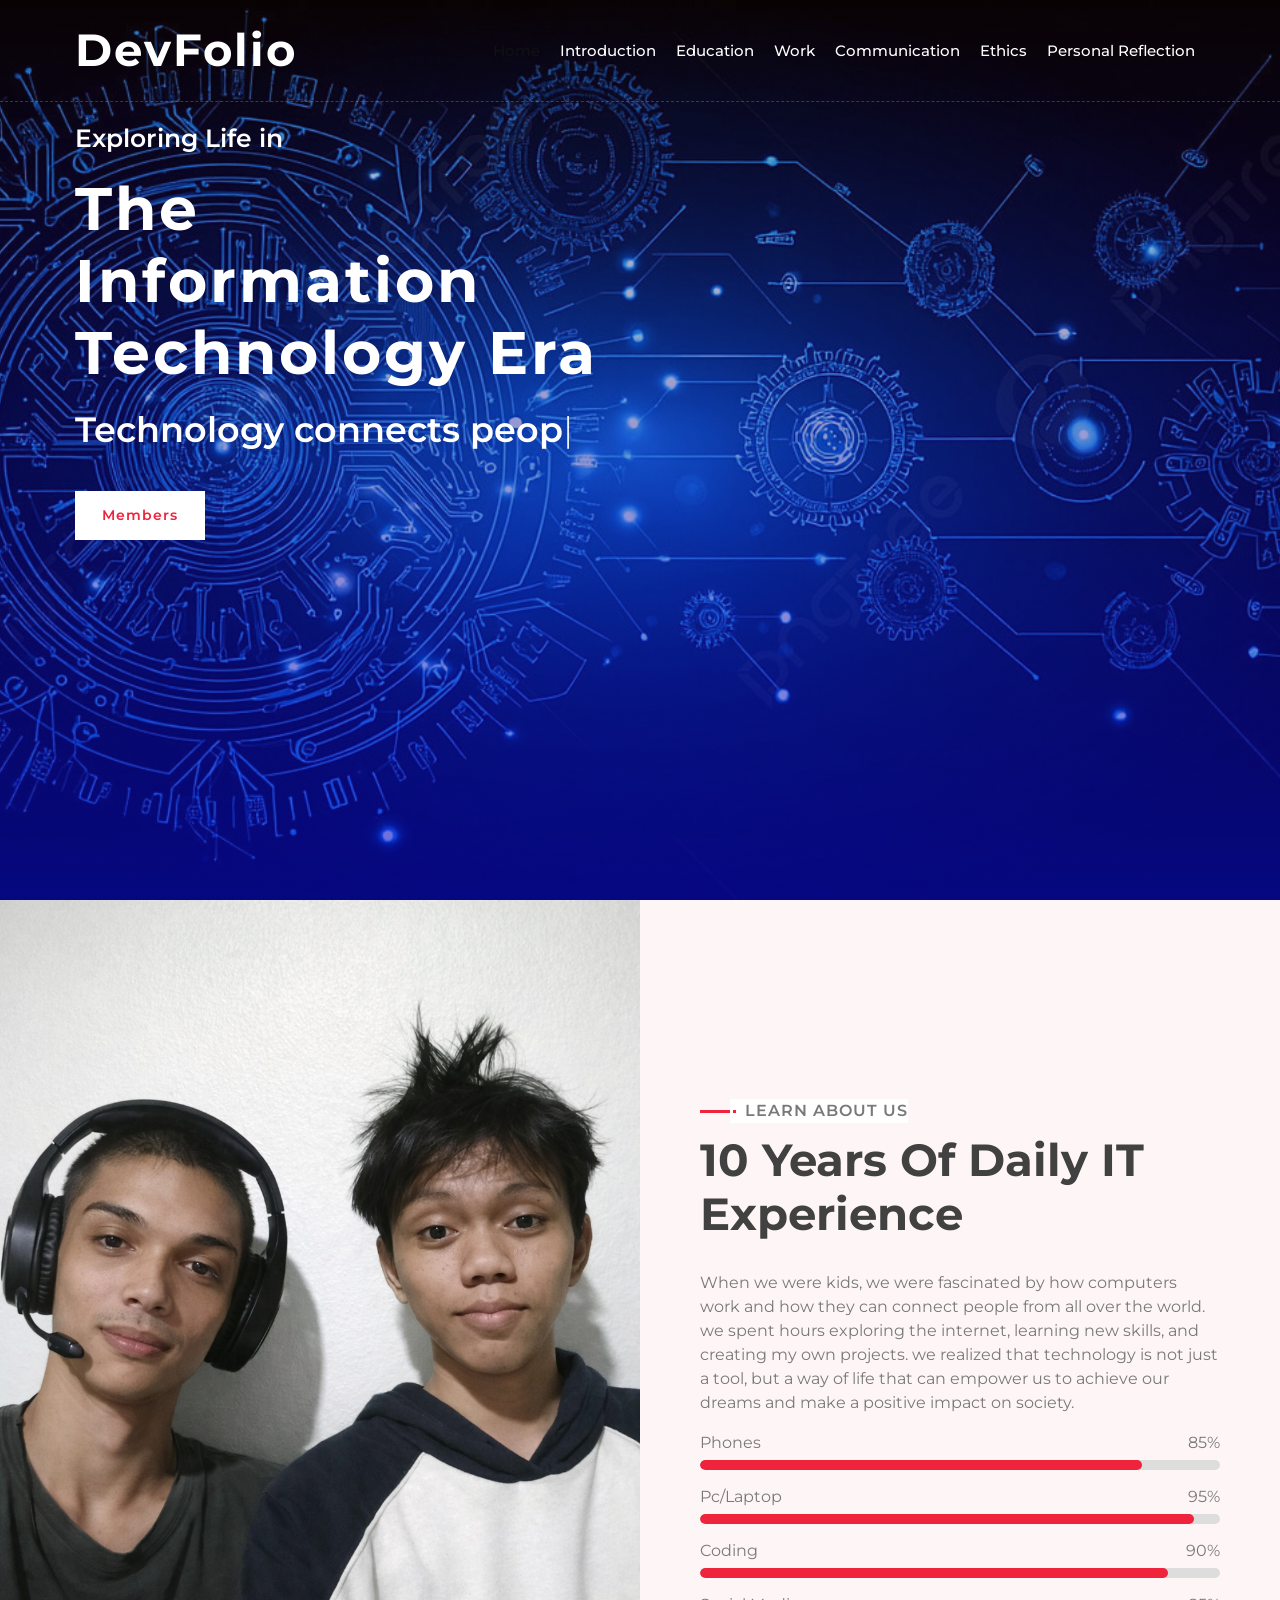
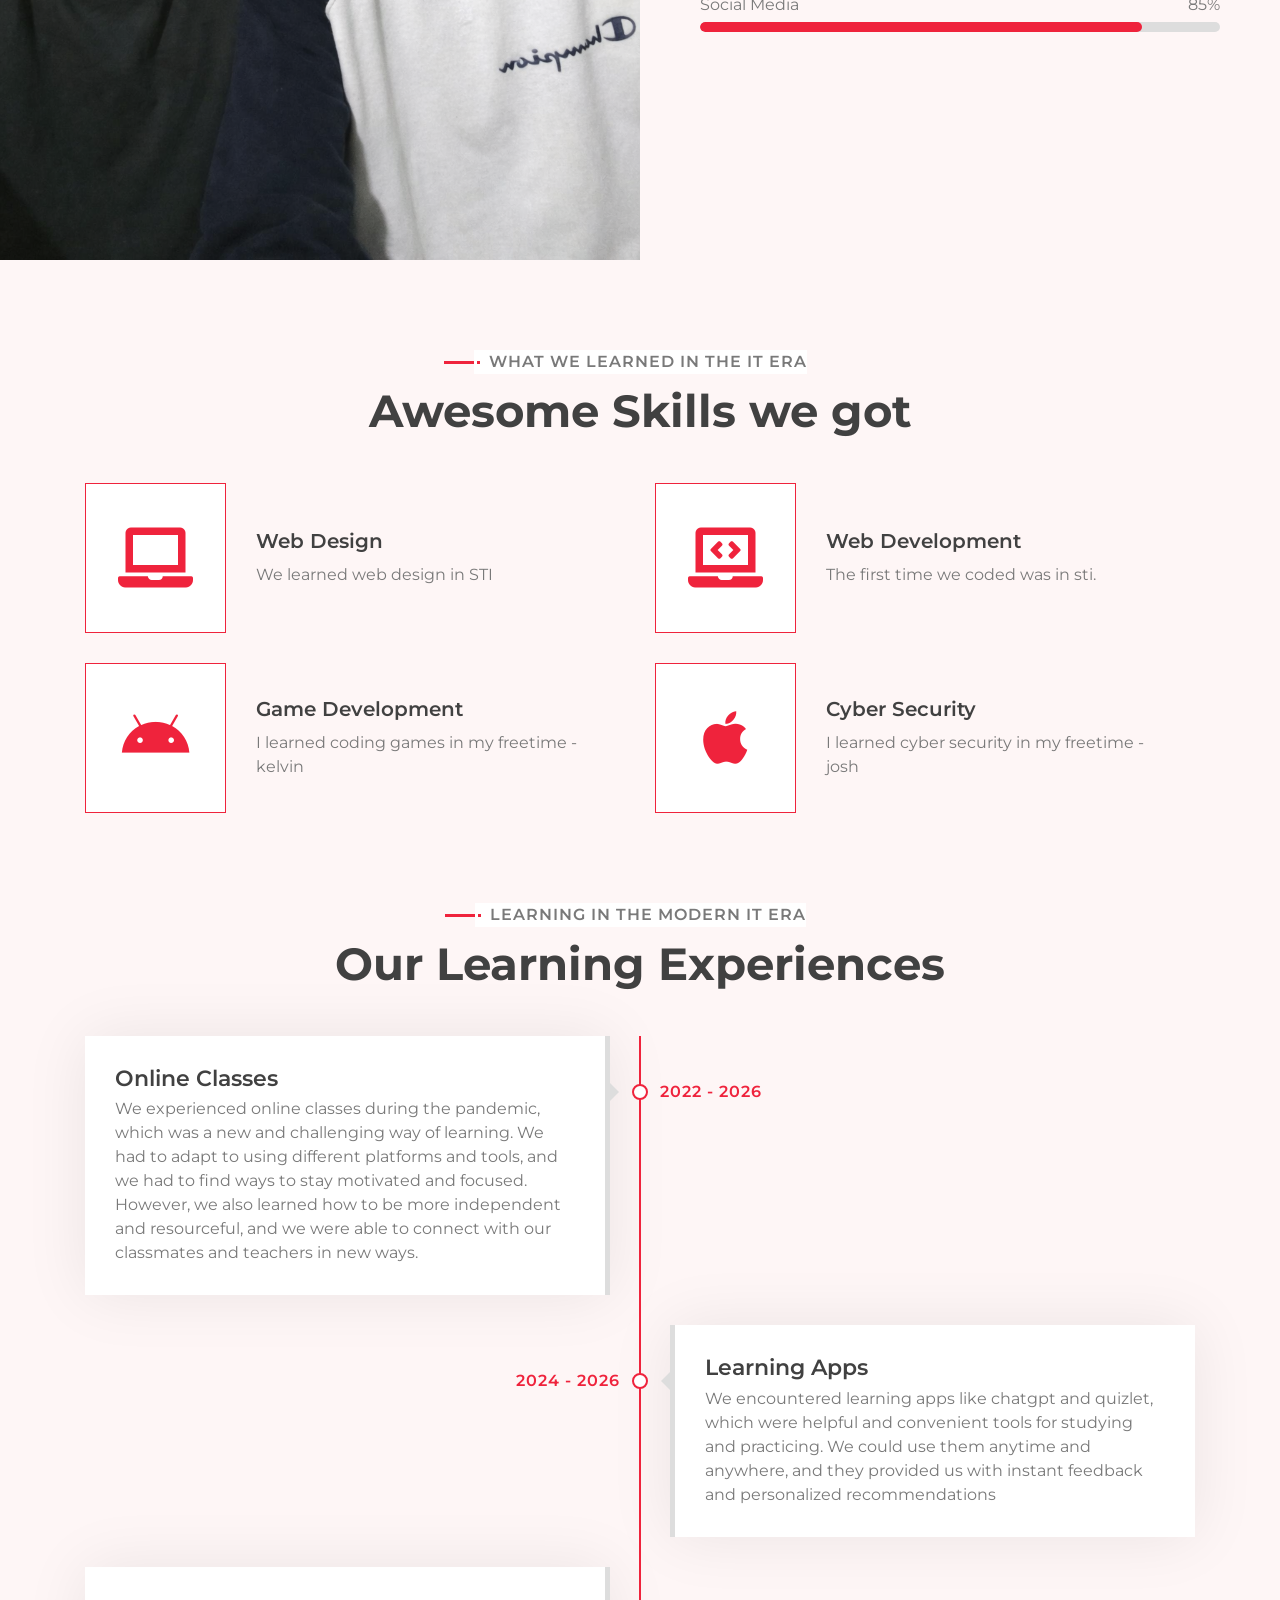
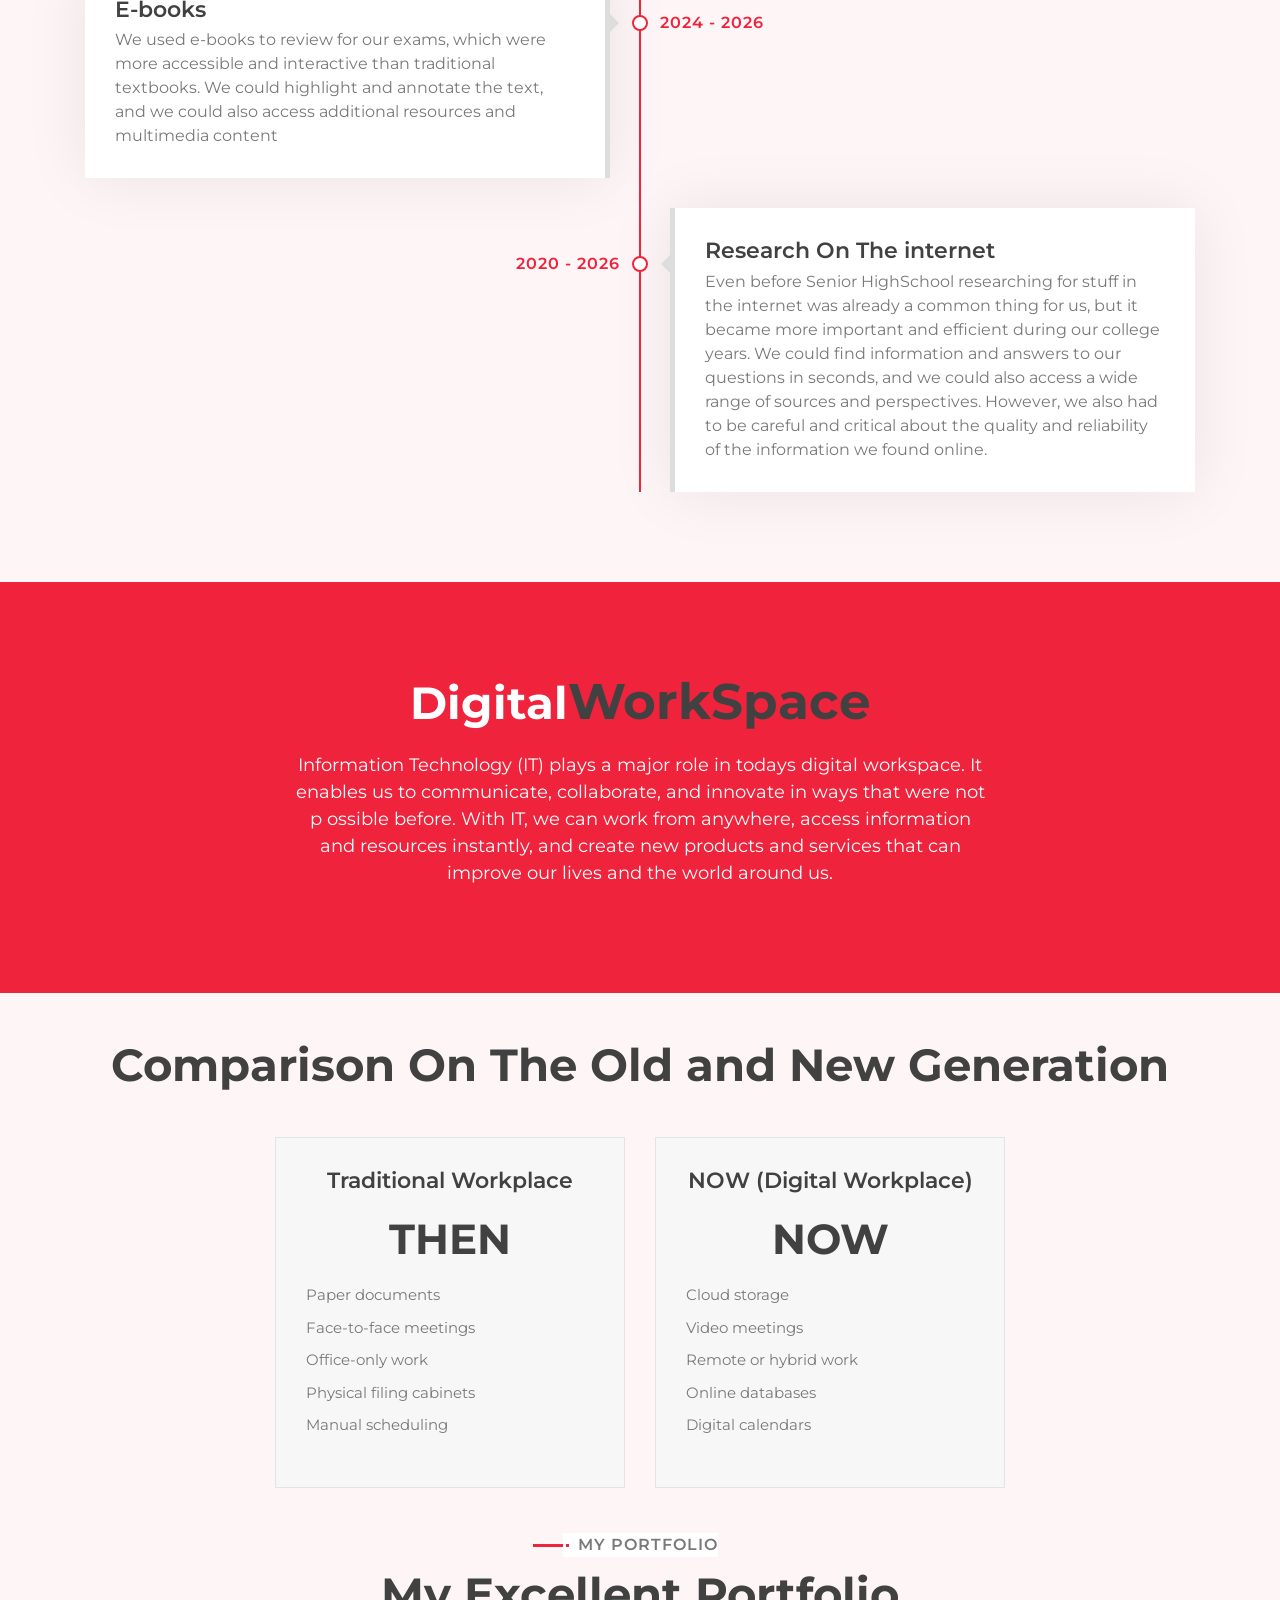
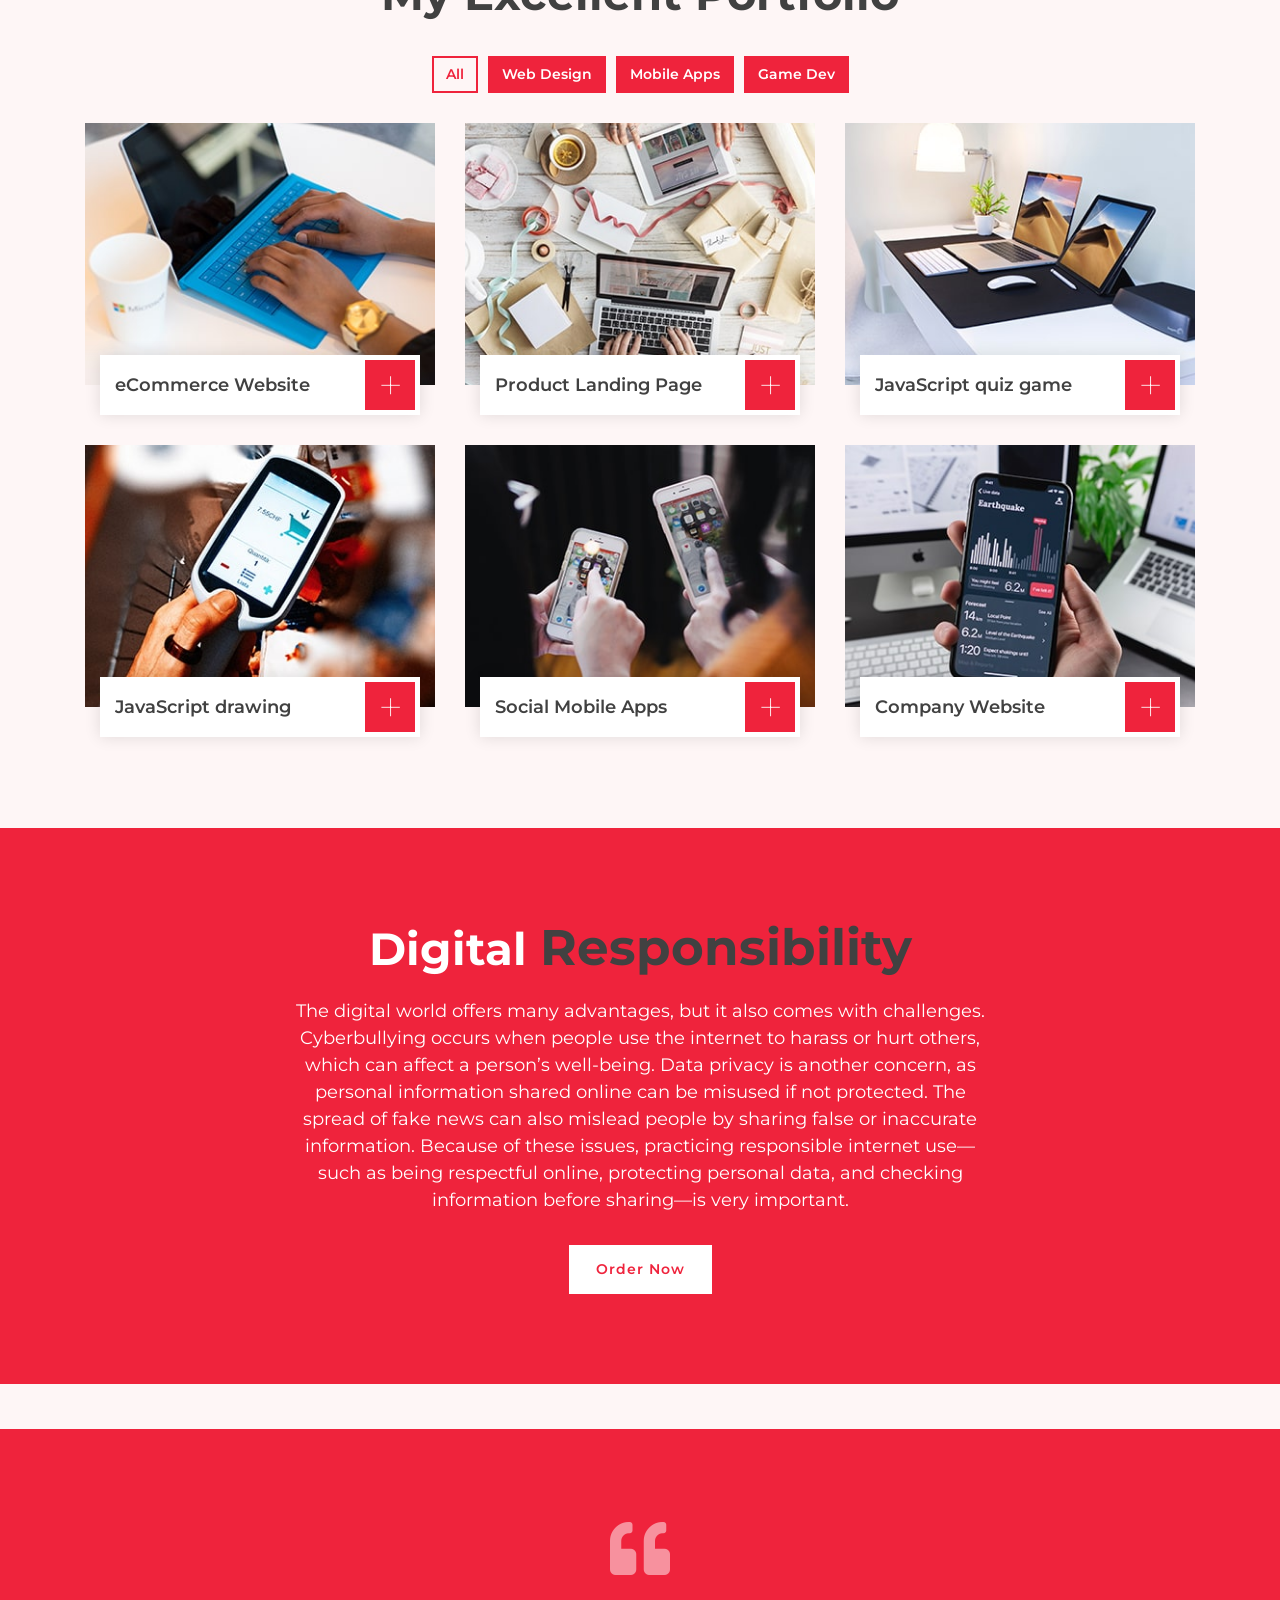
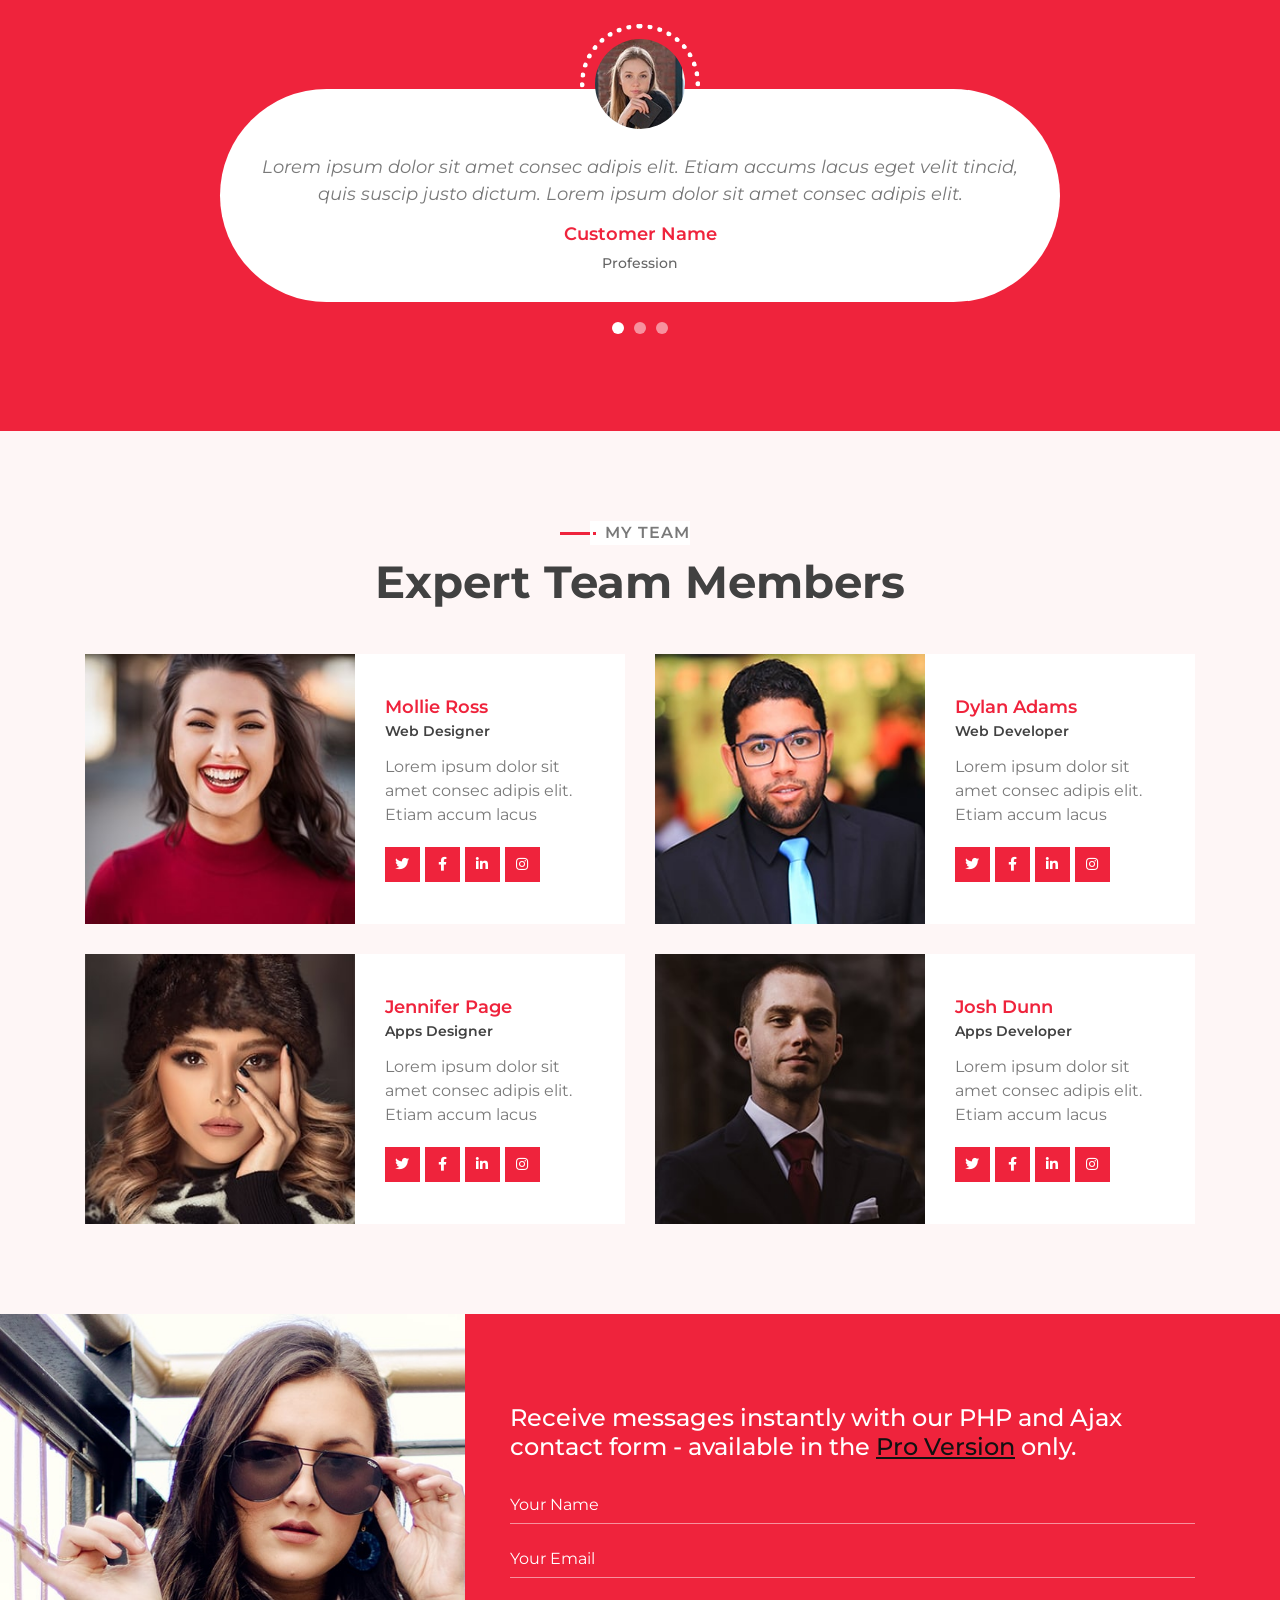
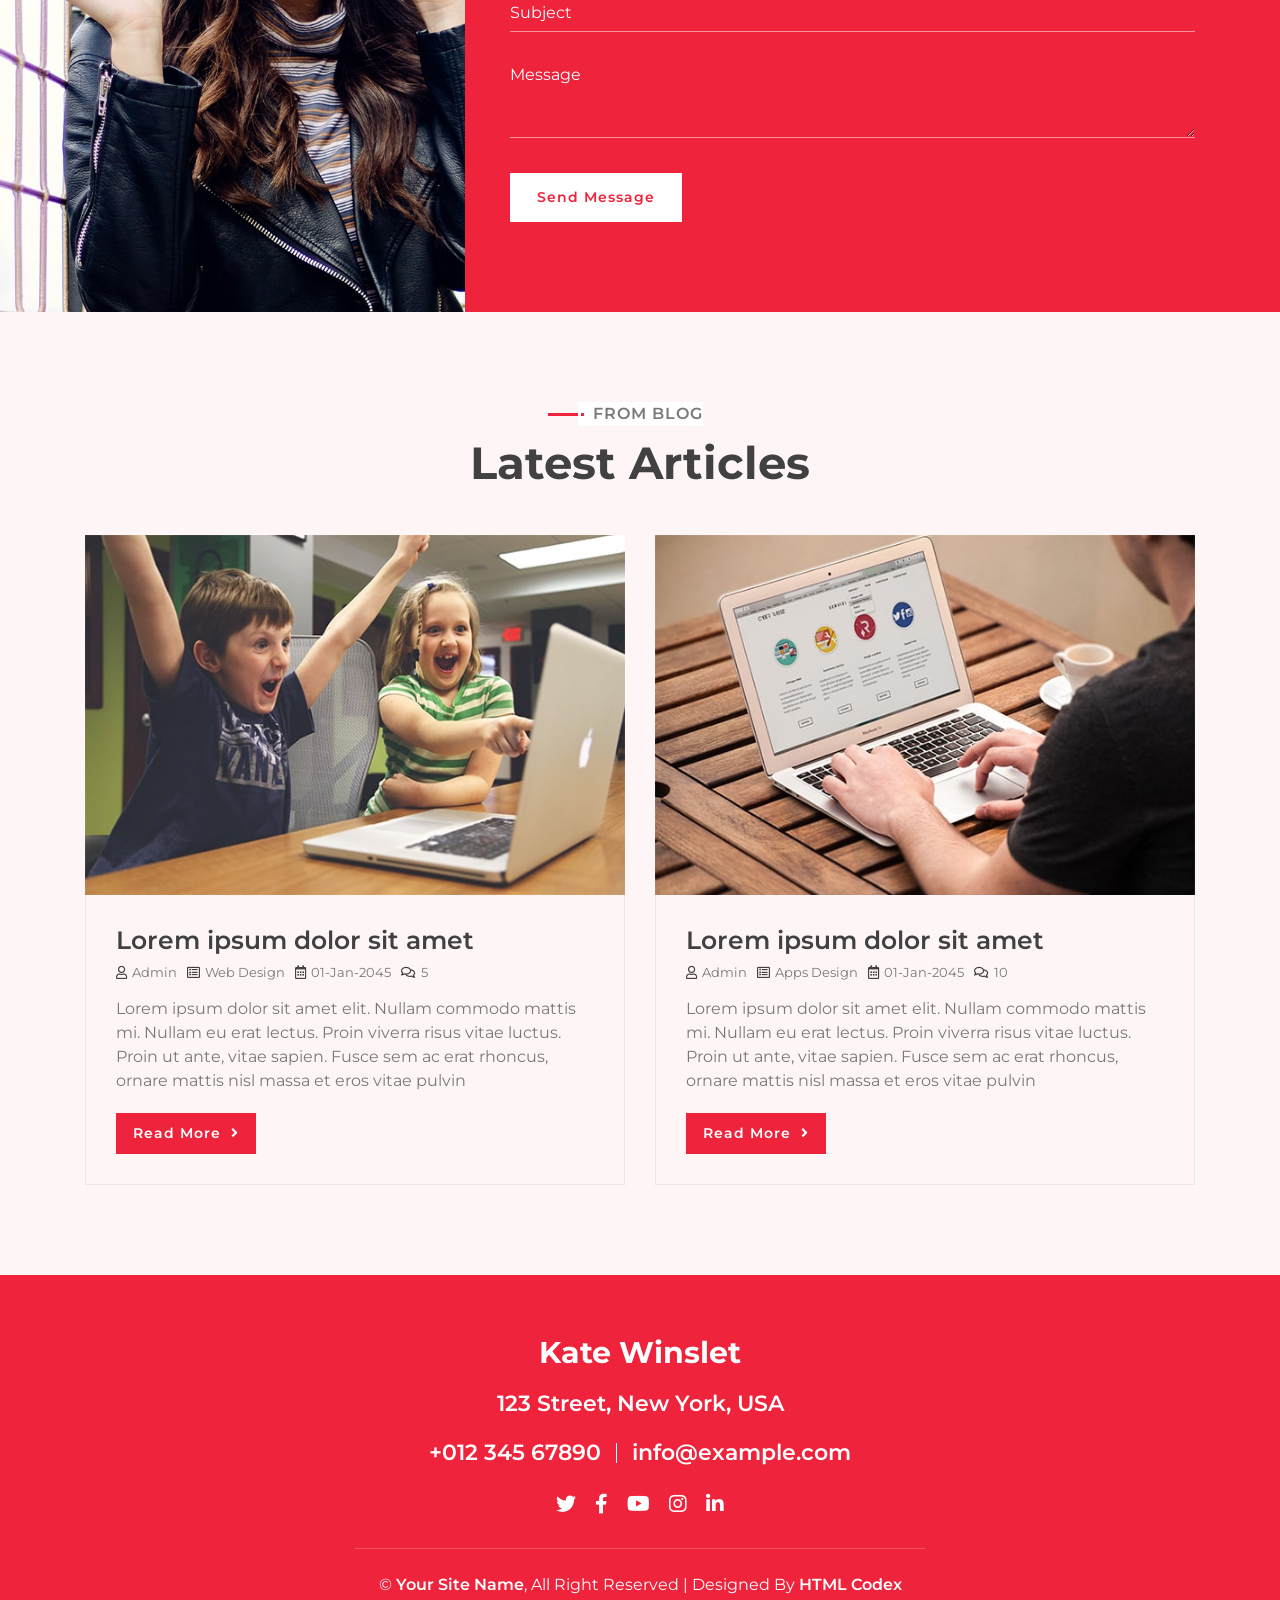
==== commit be12fbce: "Update index.html" ====
--- a/DevFolio/index.html
+++ b/DevFolio/index.html
@@ -326,7 +326,6 @@
         </div>
         <!-- Banner End -->
 
-
         <!-- Pricing Start -->
         <div class="pricing" id="pricing">
             <div class="container">
@@ -464,12 +463,15 @@
         <div class="banner wow zoomIn" data-wow-delay="0.1s" >
             <div class="container">
                 <div class="section-header text-center">
-                    <p>Awesome Discount</p>
-                    <h2>Get <span>30%</span> Discount</h2>
+                    <h2>Digital <span>Responsibility</span></h2>
                 </div>
                 <div class="container banner-text">
                     <p>
-                        Lorem ipsum dolor sit amet, consectetur adipiscing elit. Phasellus nec pretium mi. Curabitur facilisis ornare velit non vulputate. Aliquam metus tortor, auctor id gravida condimentum, viverra quis sem. Curabitur non nisl nec nisi scelerisque maximus. 
+                        The digital world offers many advantages, but it also comes with challenges. Cyberbullying occurs when people use the 
+                        internet to harass or hurt others, which can affect a person’s well-being. Data privacy is another concern, as personal 
+                        information shared online can be misused if not protected. The spread of fake news can also mislead people by sharing 
+                        false or inaccurate information. Because of these issues, practicing responsible internet use—such 
+                        as being respectful online, protecting personal data, and checking information before sharing—is very important.
                     </p>
                     <a class="btn">Order Now</a>
                 </div>
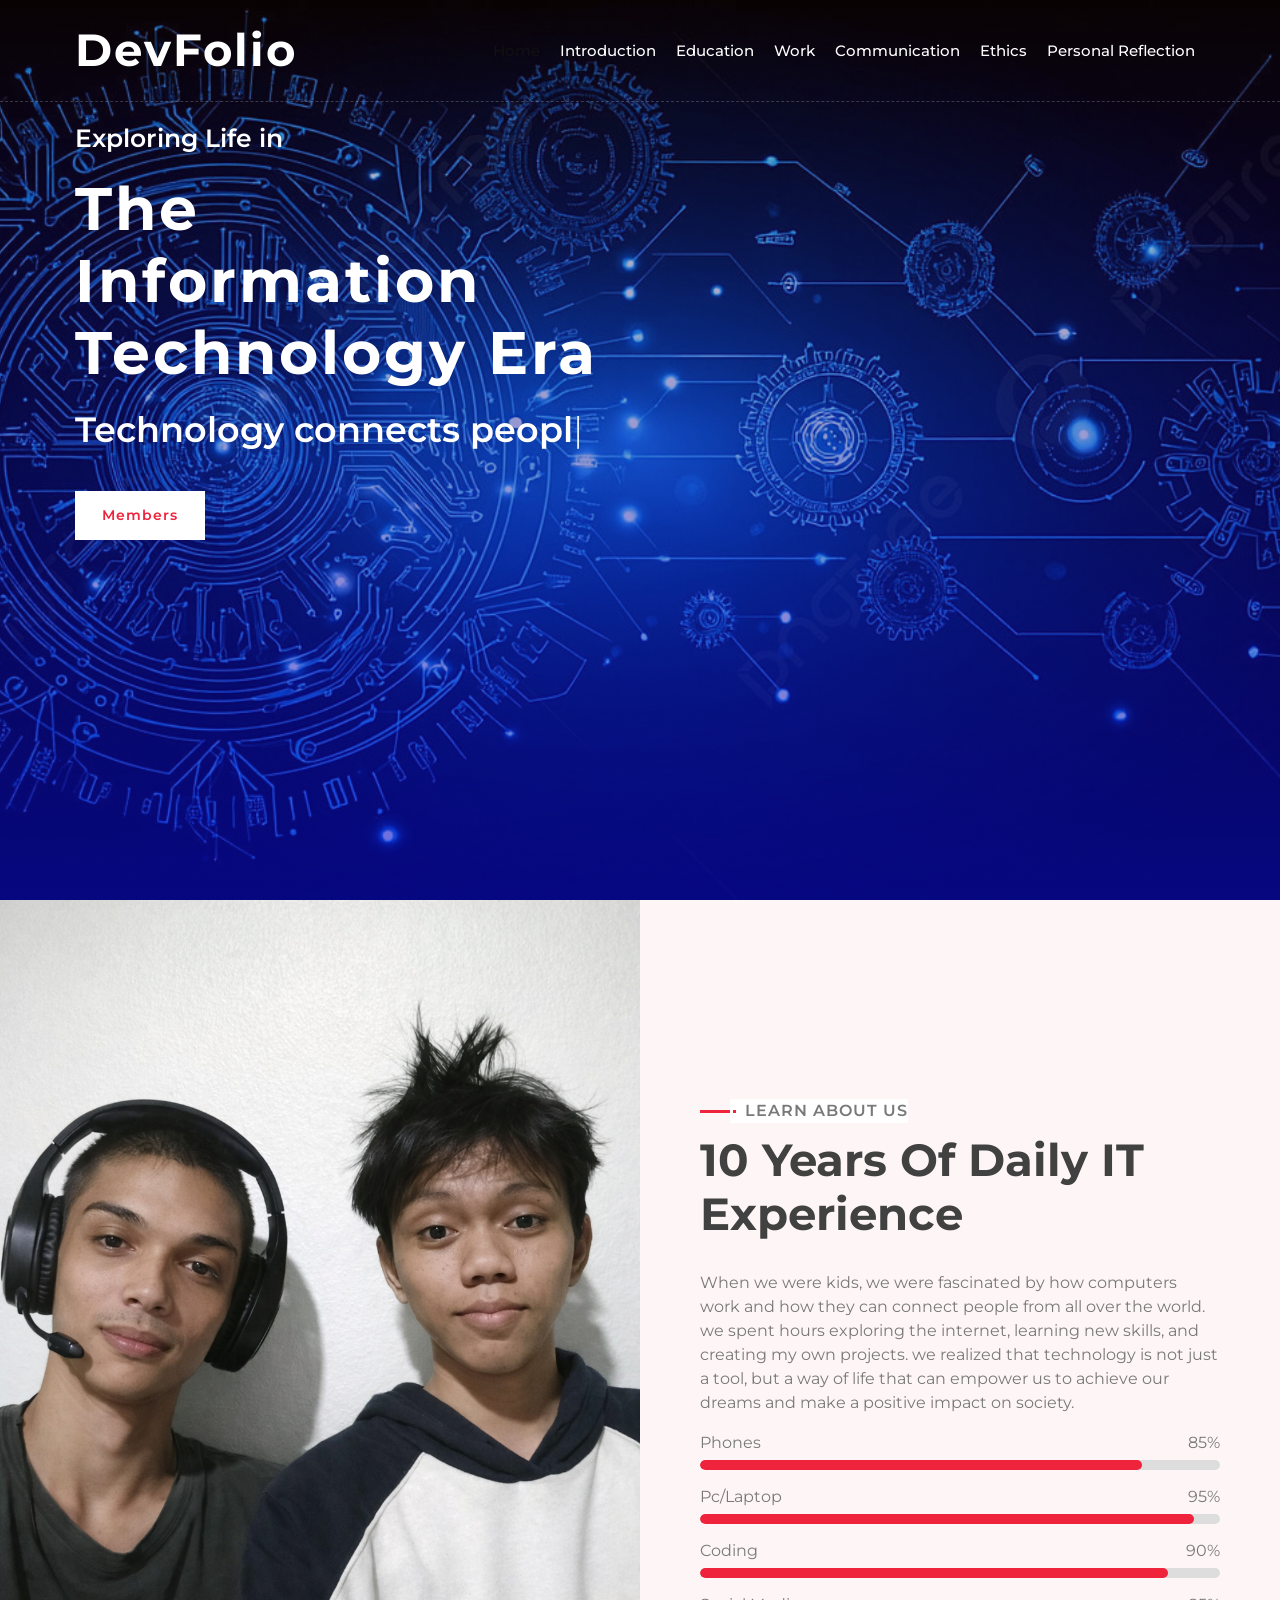
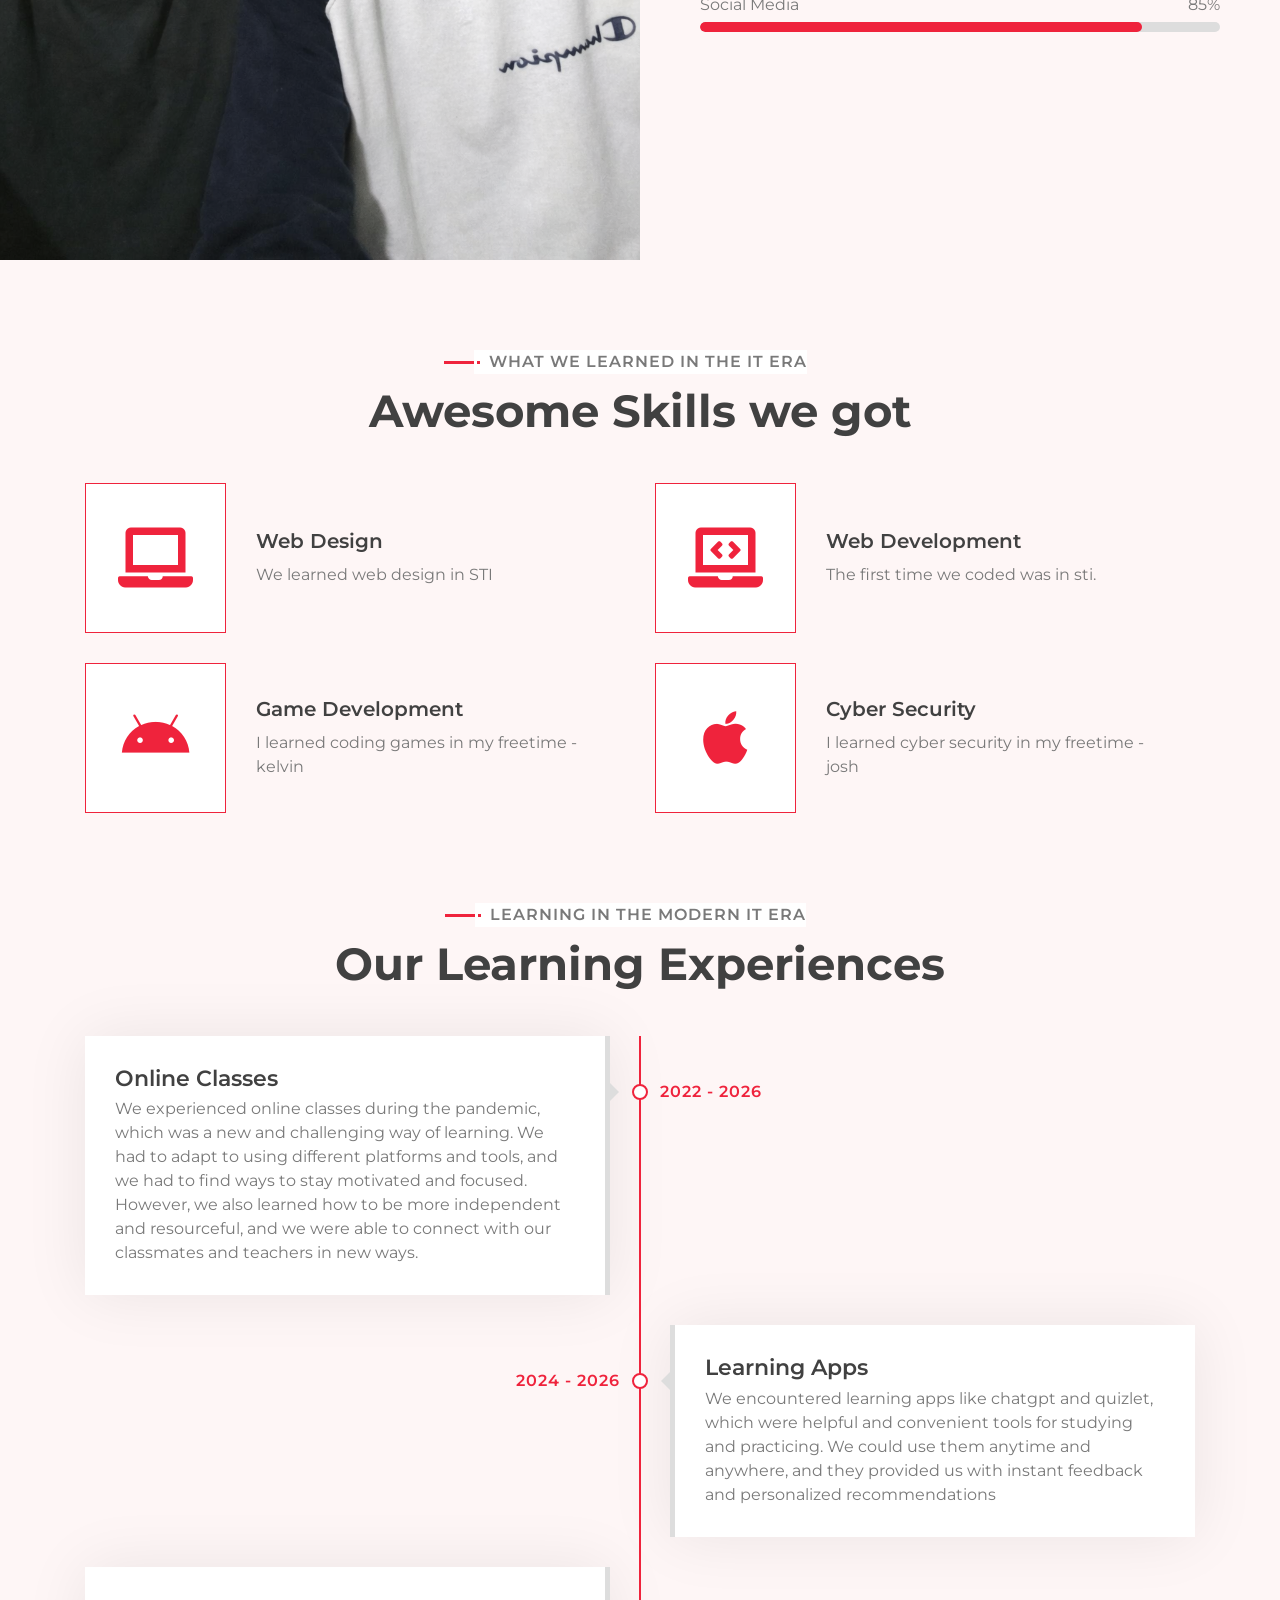
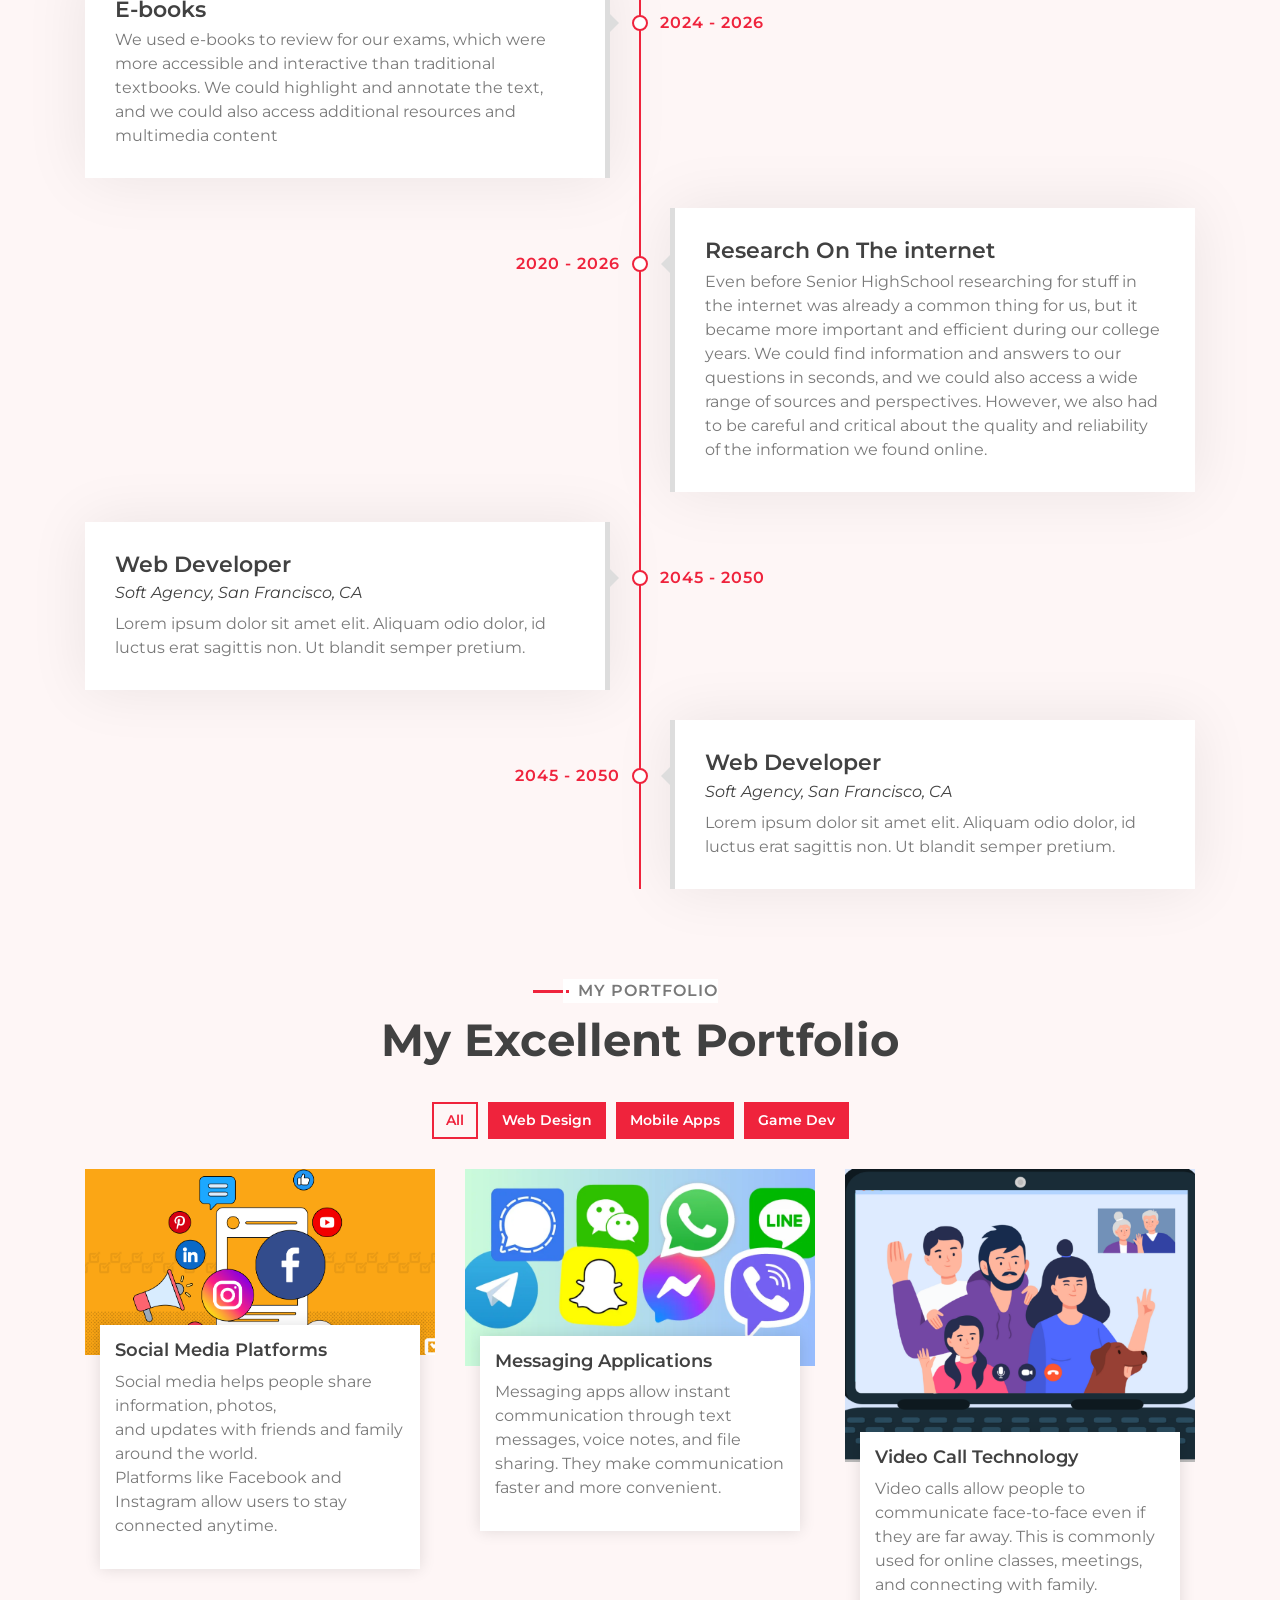
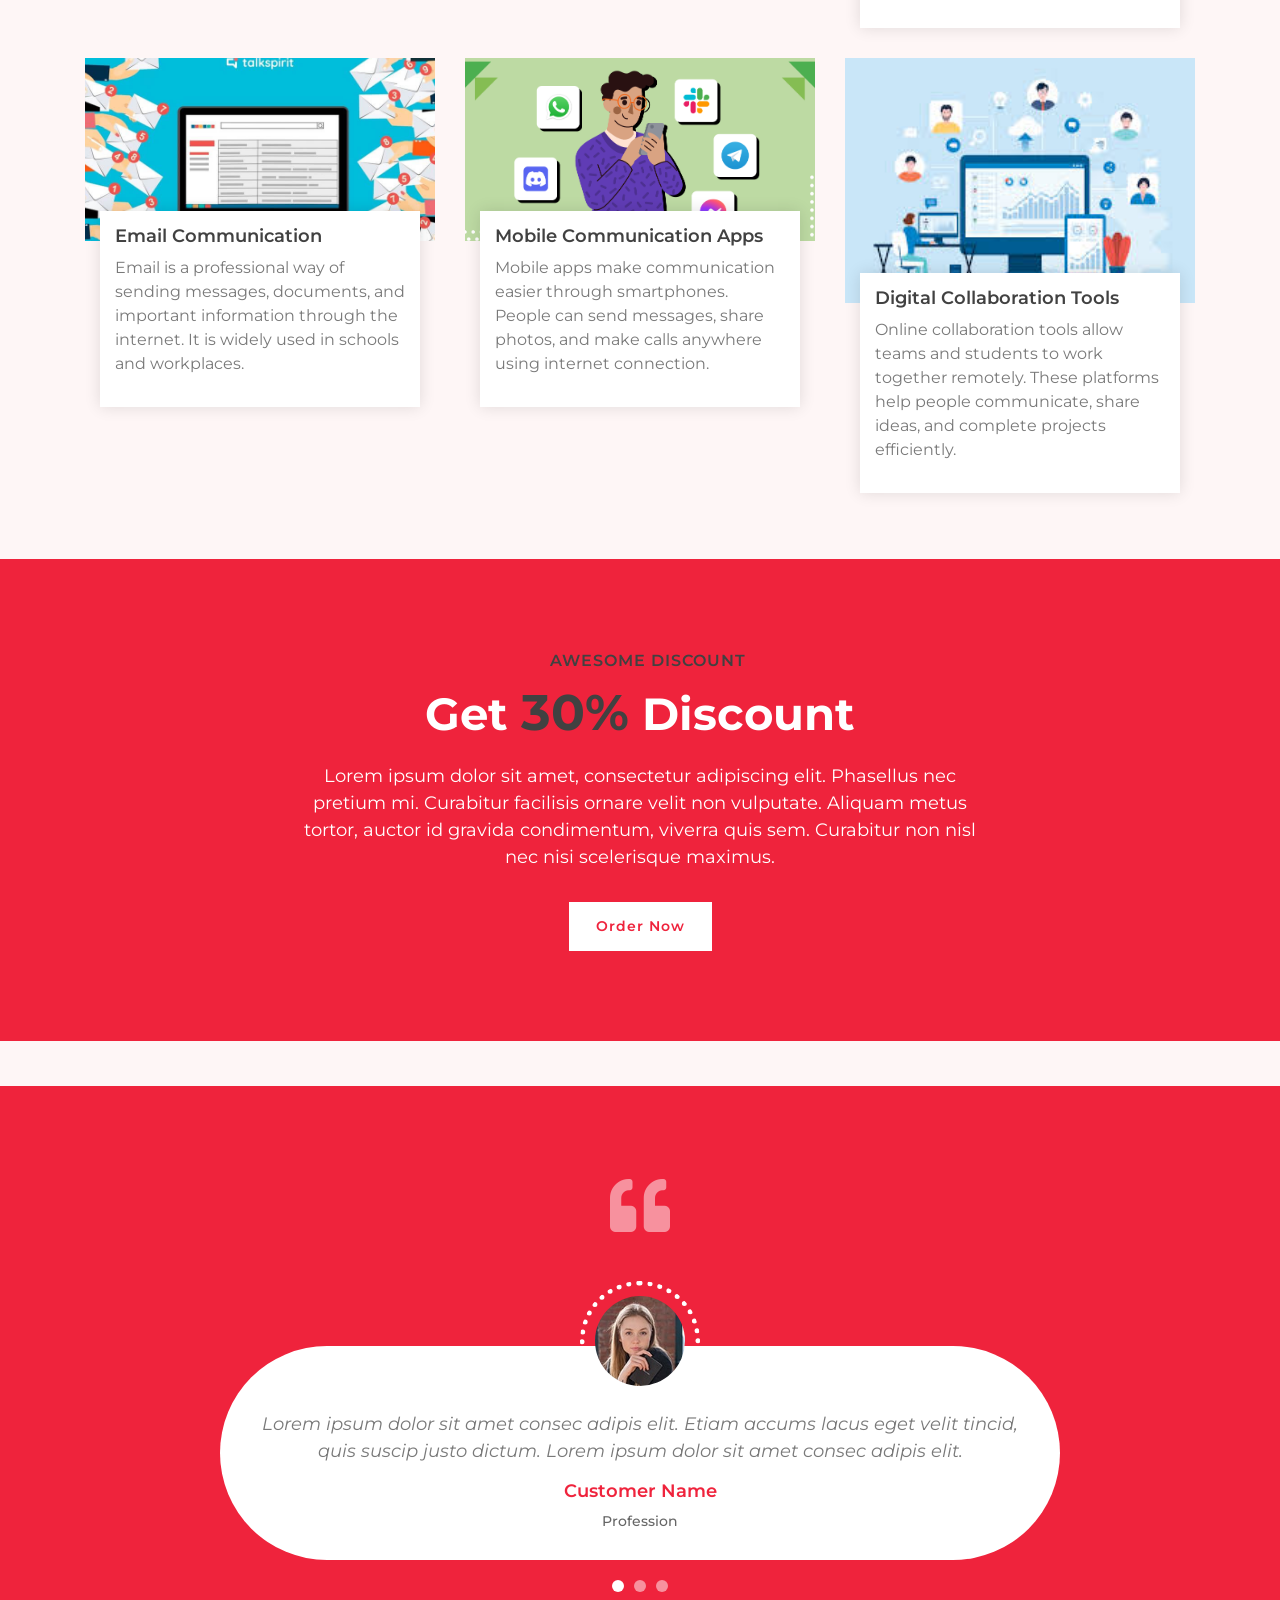
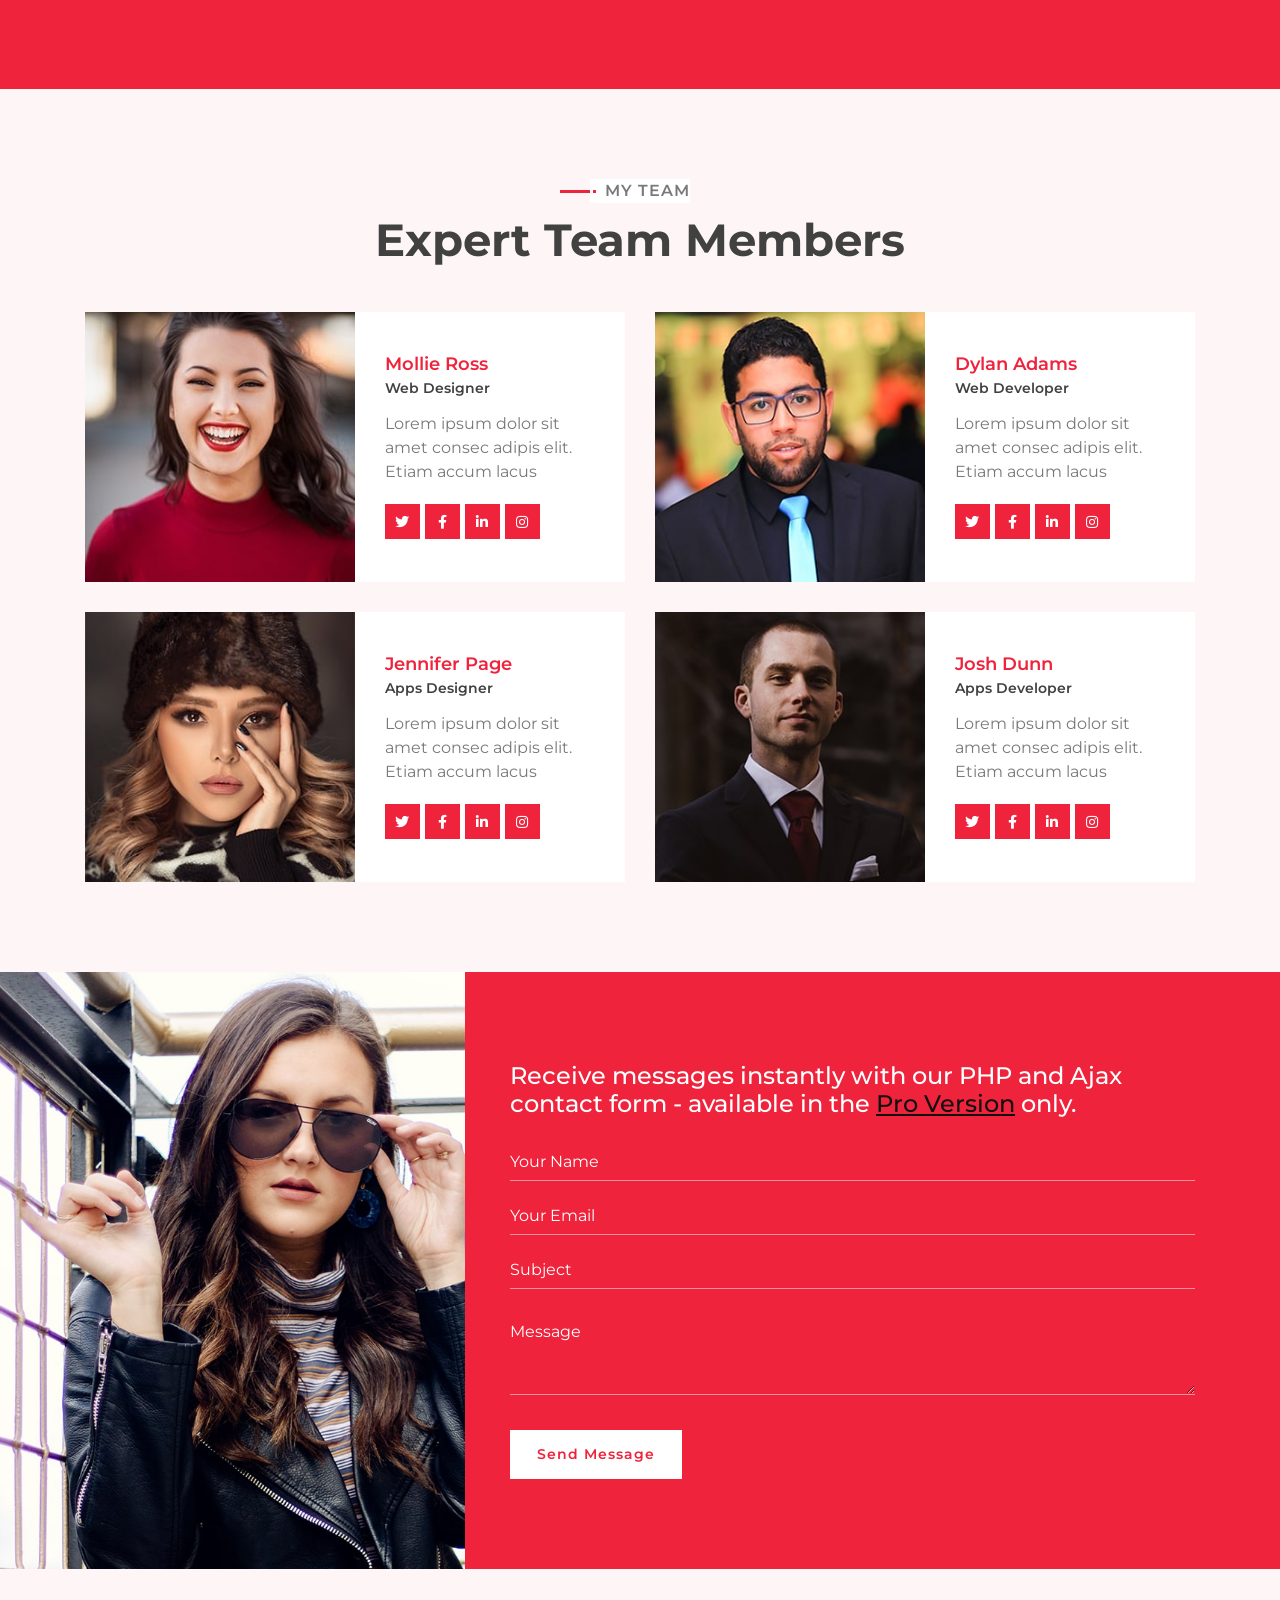
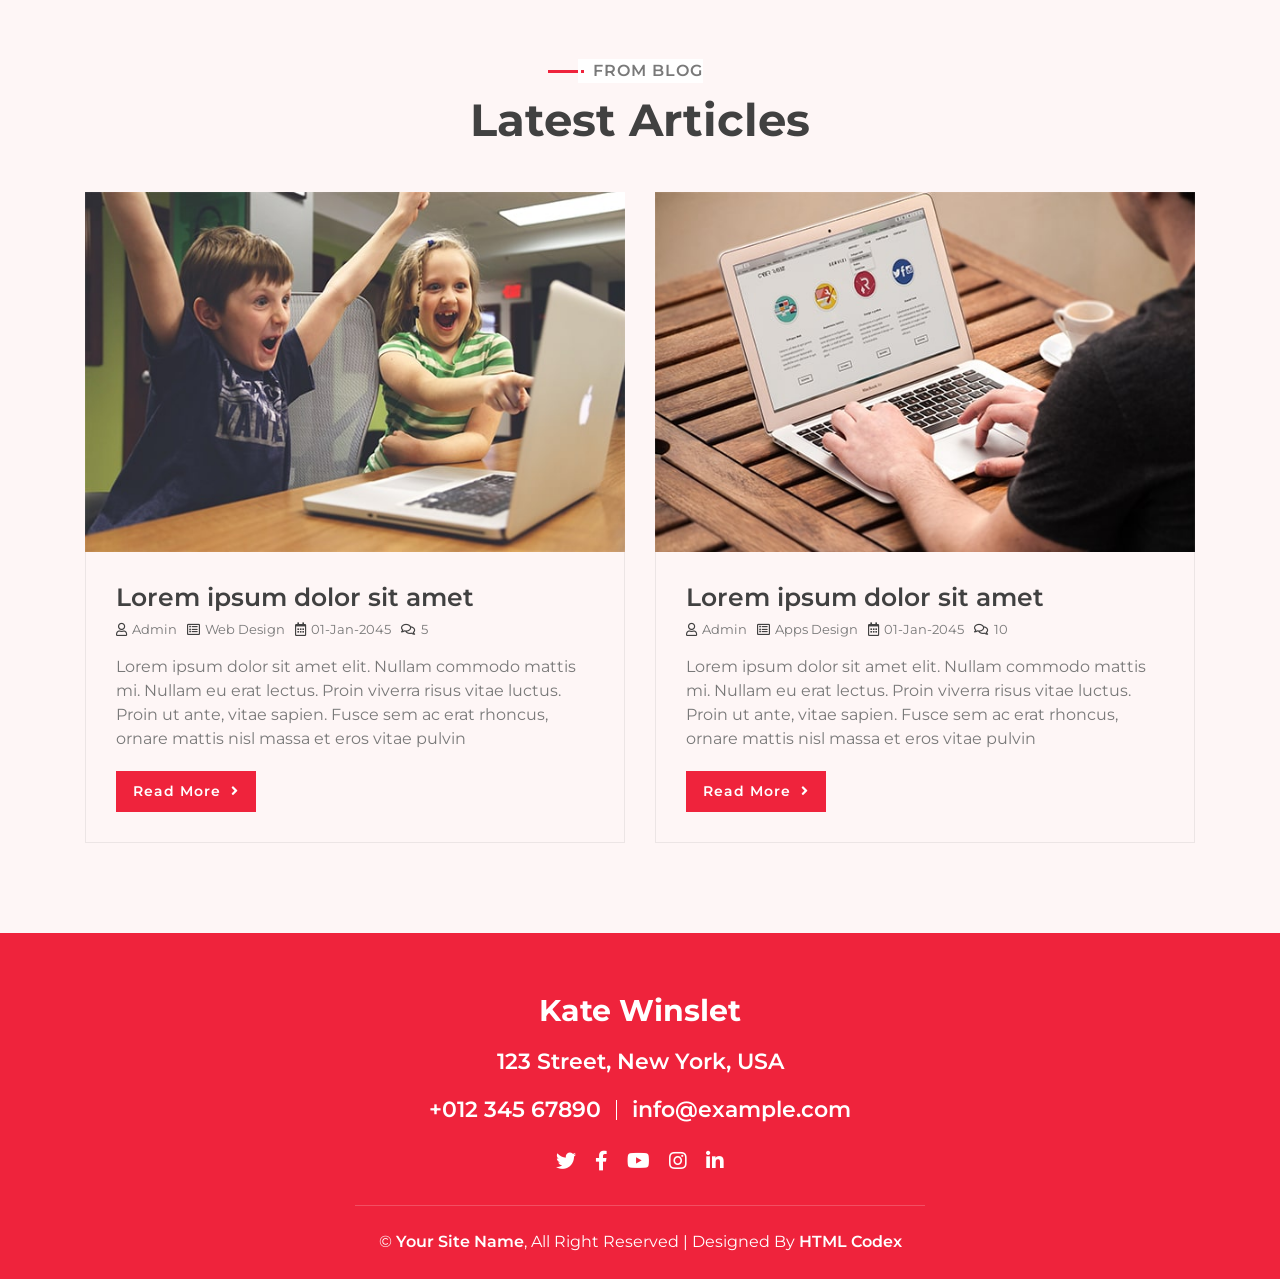
==== commit 99aad677: "hahaah" ====
--- a/DevFolio/index.html
+++ b/DevFolio/index.html
@@ -160,7 +160,7 @@
         
         
         <!-- Service Start -->
-        <div class="service" >
+        <div class="service" id="service">
             <div class="container">
                 <div class="section-header text-center wow zoomIn" data-wow-delay="0.1s">
                     <p>What we learned in the IT Era</p>
@@ -226,7 +226,7 @@
         
         
          <!-- Experience Start -->
-        <div class="experience" id="service">
+        <div class="experience" id="experience">
             <div class="container">
                 <header class="section-header text-center wow zoomIn" data-wow-delay="0.1s">
                     <p>Learning in the Modern IT Era</p>
@@ -282,7 +282,7 @@
                             </p>
                         </div>
                     </div>
-                    <!--<div class="timeline-item left wow slideInLeft" data-wow-delay="0.1s">
+                    <div class="timeline-item left wow slideInLeft" data-wow-delay="0.1s">
                         <div class="timeline-text">
                             <div class="timeline-date">2045 - 2050</div>
                             <h2>Web Developer</h2>
@@ -301,74 +301,19 @@
                                 Lorem ipsum dolor sit amet elit. Aliquam odio dolor, id luctus erat sagittis non. Ut blandit semper pretium.
                             </p>
                         </div>
-                    </div>-->
+                    </div>
                 </div>
             </div>
         </div>
          <!--Job Experience End -->
         
         
-        <!-- Banner Start -->
-        <div class="banner wow zoomIn" data-wow-delay="0.1s" id="experience" >
-            <div class="container">
-                <div class="section-header text-center">
-                    <h2>Digital<span>WorkSpace</span></h2>
-                </div>
-                <div class="container banner-text">
-                    <p>
-                        Information Technology (IT) plays a major role in todays digital workspace. 
-                        It enables us to communicate, collaborate, and innovate in ways that were not p
-                        ossible before. With IT, we can work from anywhere, access information and resources 
-                        instantly, and create new products and services that can improve our lives and the world around us.
-                    </p>
-                </div>
-            </div>
-        </div>
-        <!-- Banner End -->
-
-        <!-- Pricing Start -->
-        <div class="pricing" id="pricing">
-            <div class="container">
-                <div class="section-header text-center wow zoomIn" data-wow-delay="0.1s">
-                    <h2>Comparison On The Old and New Generation</h2>
-                </div>
-                <div class="row justify-content-center">
-                    <div class="col-lg-4 col-md-6 wow fadeInUp" data-wow-delay="0.1s">
-                        <div class="pricing-item">
-                            <h3>Traditional Workplace</h3>
-                            <div class="price">
-                                <h2>THEN</h2>
-                            </div>
-                            <ul>
-                                <li>Paper documents</li>
-                                <li>Face-to-face meetings</li>
-                                <li>Office-only work</li>
-                                <li>Physical filing cabinets</li>
-                                <li>Manual scheduling</li>
-                            </ul>
-                        </div>
-                    </div>
-                    <div class="col-lg-4 col-md-6 wow fadeInUp" data-wow-delay="0.3s">
-                        <div class="pricing-item">
-                            <h3>NOW (Digital Workplace)</h3>
-                            <div class="price">
-                                <h2>NOW</h2>
-                            </div>
-                            <ul>
-                                <li>Cloud storage</li>
-                                <li>Video meetings</li>
-                                <li>Remote or hybrid work</li>
-                                <li>Online databases</li>
-                                <li>Digital calendars</li>
-                            </ul>
-                        </div>
-                    </div>
-                </div>
-            </div>
-        </div>
-        <!-- Pricing End -->
-
-
+
+
+        <!-- Portfolio Start -->
+       
+        <!-- Team Start -->
+    
         <!-- Portfolio Start -->
         <div class="portfolio" id="portfolio">
             <div class="container">
@@ -390,66 +335,71 @@
                     <div class="col-lg-4 col-md-6 col-sm-12 portfolio-item filter-1 wow fadeInUp" data-wow-delay="0.0s">
                         <div class="portfolio-wrap">
                             <div class="portfolio-img">
-                                <img src="img/portfolio-1.jpg" alt="Image">
+                                <img src="img/Content-Blog-Banner_Q3-2023_1125x600_73-Social-Media-Platforms.png" alt="Image">
                             </div>
                             <div class="portfolio-text">
-                                <h3>eCommerce Website</h3>
-                                <a class="btn" href="img/portfolio-1.jpg" data-lightbox="portfolio">+</a>
+                                <h3>Social Media Platforms</h3>
+                                <p>Social media helps people share information, photos, <br>
+                                and updates with friends and family around the world. <br>
+                                Platforms like Facebook and Instagram allow users to stay connected anytime.</p>
+                               
                             </div>
                         </div>
                     </div>
                     <div class="col-lg-4 col-md-6 col-sm-12 portfolio-item filter-2 wow fadeInUp" data-wow-delay="0.2s">
                         <div class="portfolio-wrap">
                             <div class="portfolio-img">
-                                <img src="img/portfolio-2.jpg" alt="Image">
+                                <img src="img/title-image-4-1024x576.png.png" alt="Image">
                             </div>
                             <div class="portfolio-text">
-                                <h3>Product Landing Page</h3>
-                                <a class="btn" href="img/portfolio-2.jpg" data-lightbox="portfolio">+</a>
+                                <h3>Messaging Applications</h3>
+                                <p>Messaging apps allow instant communication through text messages, voice notes, and file sharing. They make communication faster and more convenient.</p>
+                                
                             </div>
                         </div>
                     </div>
                     <div class="col-lg-4 col-md-6 col-sm-12 portfolio-item filter-3 wow fadeInUp" data-wow-delay="0.4s">
                         <div class="portfolio-wrap">
                             <div class="portfolio-img">
-                                <img src="img/portfolio-3.jpg" alt="Image">
+                                <img src="img/HH007-qz2p0b4gp3mwx8pfnf4bljuanquyc0hsqhxkxp53wg.png" alt="Image">
                             </div>
                             <div class="portfolio-text">
-                                <h3>JavaScript quiz game</h3>
-                                <a class="btn" href="img/portfolio-3.jpg" data-lightbox="portfolio">+</a>
+                                <h3>Video Call Technology</h3>
+                                <p>Video calls allow people to communicate face-to-face even if they are far away. This is commonly used for online classes, meetings, and connecting with family.</p>
+                               
                             </div>
                         </div>
                     </div>
                     <div class="col-lg-4 col-md-6 col-sm-12 portfolio-item filter-1 wow fadeInUp" data-wow-delay="0.6s">
                         <div class="portfolio-wrap">
                             <div class="portfolio-img">
-                                <img src="img/portfolio-4.jpg" alt="Image">
+                                <img src="img/675310437eb8adb73e61dfbf_Article-email-communication-interne-1.png" alt="Image">
                             </div>
                             <div class="portfolio-text">
-                                <h3>JavaScript drawing</h3>
-                                <a class="btn" href="img/portfolio-4.jpg" data-lightbox="portfolio">+</a>
+                                <h3>Email Communication</h3>
+                                <p>Email is a professional way of sending messages, documents, and important information through the internet. It is widely used in schools and workplaces.</p>
                             </div>
                         </div>
                     </div>
                     <div class="col-lg-4 col-md-6 col-sm-12 portfolio-item filter-2 wow fadeInUp" data-wow-delay="0.8s">
                         <div class="portfolio-wrap">
                             <div class="portfolio-img">
-                                <img src="img/portfolio-5.jpg" alt="Image">
+                                <img src="img/Popular-communication-apps-for-customer-support-min.png" alt="Image">
                             </div>
                             <div class="portfolio-text">
-                                <h3>Social Mobile Apps</h3>
-                                <a class="btn" href="img/portfolio-5.jpg" data-lightbox="portfolio">+</a>
+                                <h3>Mobile Communication Apps</h3>
+                                <p>Mobile apps make communication easier through smartphones. People can send messages, share photos, and make calls anywhere using internet connection.</p>
                             </div>
                         </div>
                     </div>
                     <div class="col-lg-4 col-md-6 col-sm-12 portfolio-item filter-3 wow fadeInUp" data-wow-delay="1s">
                         <div class="portfolio-wrap">
                             <div class="portfolio-img">
-                                <img src="img/portfolio-6.jpg" alt="Image">
+                                <img src="img/image (1).png" alt="Image">
                             </div>
                             <div class="portfolio-text">
-                                <h3>Company Website</h3>
-                                <a class="btn" href="img/portfolio-6.jpg" data-lightbox="portfolio">+</a>
+                                <h3>Digital Collaboration Tools</h3>
+                                <p>Online collaboration tools allow teams and students to work together remotely. These platforms help people communicate, share ideas, and complete projects efficiently.</p>
                             </div>
                         </div>
                     </div>
@@ -457,21 +407,24 @@
             </div>
         </div>
         <!-- Portfolio End -->
-        
+
+
+    
+        <!-- Team End -->
+           <!-- Portfolio end -->
+
+       
         
         <!-- Banner Start -->
-        <div class="banner wow zoomIn" data-wow-delay="0.1s" >
+        <div class="banner wow zoomIn" data-wow-delay="0.1s">
             <div class="container">
                 <div class="section-header text-center">
-                    <h2>Digital <span>Responsibility</span></h2>
+                    <p>Awesome Discount</p>
+                    <h2>Get <span>30%</span> Discount</h2>
                 </div>
                 <div class="container banner-text">
                     <p>
-                        The digital world offers many advantages, but it also comes with challenges. Cyberbullying occurs when people use the 
-                        internet to harass or hurt others, which can affect a person’s well-being. Data privacy is another concern, as personal 
-                        information shared online can be misused if not protected. The spread of fake news can also mislead people by sharing 
-                        false or inaccurate information. Because of these issues, practicing responsible internet use—such 
-                        as being respectful online, protecting personal data, and checking information before sharing—is very important.
+                        Lorem ipsum dolor sit amet, consectetur adipiscing elit. Phasellus nec pretium mi. Curabitur facilisis ornare velit non vulputate. Aliquam metus tortor, auctor id gravida condimentum, viverra quis sem. Curabitur non nisl nec nisi scelerisque maximus. 
                     </p>
                     <a class="btn">Order Now</a>
                 </div>
--- a/DevFolio/css/style.css
+++ b/DevFolio/css/style.css
@@ -878,22 +878,22 @@
 
 .portfolio .portfolio-text {
     position: relative;
-    height: 60px;
     width: calc(100% - 30px);
     margin: -30px 15px 30px 15px;
     display: flex;
-    align-items: center;
+    flex-direction: column;
+    gap: 0.5rem;
+    padding: 15px;
     background: #ffffff;
     box-shadow: 0 0 15px rgba(0, 0, 0, .12);
+    min-height: 140px;
 }
 
 .portfolio .portfolio-text h3 {
-    width: calc(100% - 70px);
     font-size: 18px;
     font-weight: 600;
-    margin: 0 0 0 15px;
-    white-space: nowrap;
-    overflow: hidden;
+    margin: 0;
+    line-height: 1.2;
 }
 
 .portfolio .portfolio-text a.btn {
@@ -970,69 +970,6 @@
     background: transparent;
     box-shadow: inset 0 0 0 0 #ffffff;
     border-color: #ffffff;
-}
-
-
-/*******************************/
-******** Pricing CSS *********
-/*******************************/
-.pricing {
-    position: relative;
-    padding: 45px 0 15px 0;
-    background: #ffffff;
-}
-
-.pricing .pricing-item {
-    position: relative;
-    padding: 30px;
-    background: #f7f7f7;
-    border: 1px solid rgba(0, 0, 0, .08);
-    transition: .3s;
-    text-align: center;
-}
-
-.pricing .pricing-item:hover {
-    transform: translateY(-6px);
-    box-shadow: 0 15px 40px rgba(0, 0, 0, .08);
-}
-
-.pricing .pricing-item h3 {
-    margin-bottom: 15px;
-    font-size: 22px;
-    font-weight: 600;
-    color: #414141;
-}
-
-.pricing .pricing-item .price {
-    margin: 20px 0;
-}
-
-.pricing .pricing-item .price h2 {
-    margin: 0;
-    font-size: 42px;
-    font-weight: 700;
-}
-
-.pricing .pricing-item .price span {
-    font-size: 18px;
-    font-weight: 600;
-    color: #414141;
-}
-
-.pricing .pricing-item ul {
-    padding: 0;
-    margin: 20px 0;
-    list-style: none;
-    text-align: left;
-}
-
-.pricing .pricing-item ul li {
-    margin-bottom: 10px;
-    font-size: 15px;
-}
-
-.pricing .pricing-item a.btn {
-    margin-top: 15px;
 }
 
 
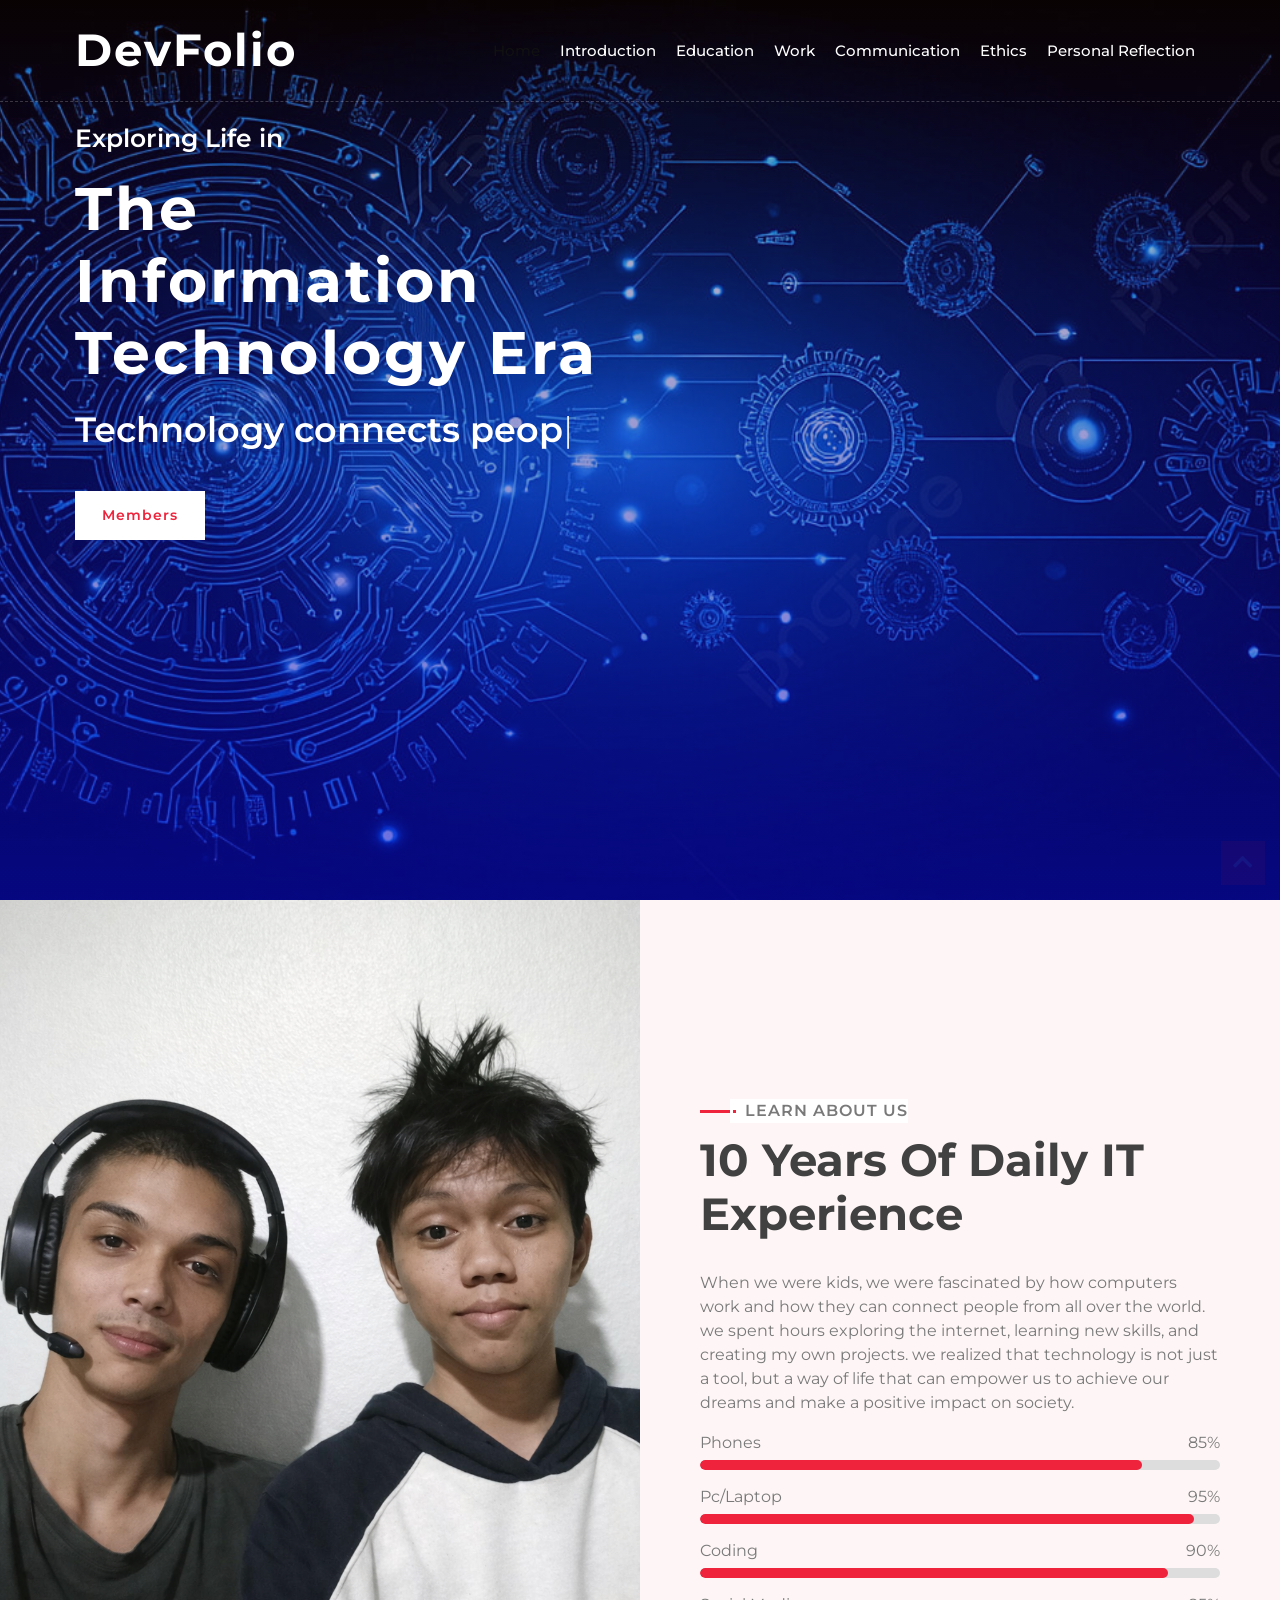
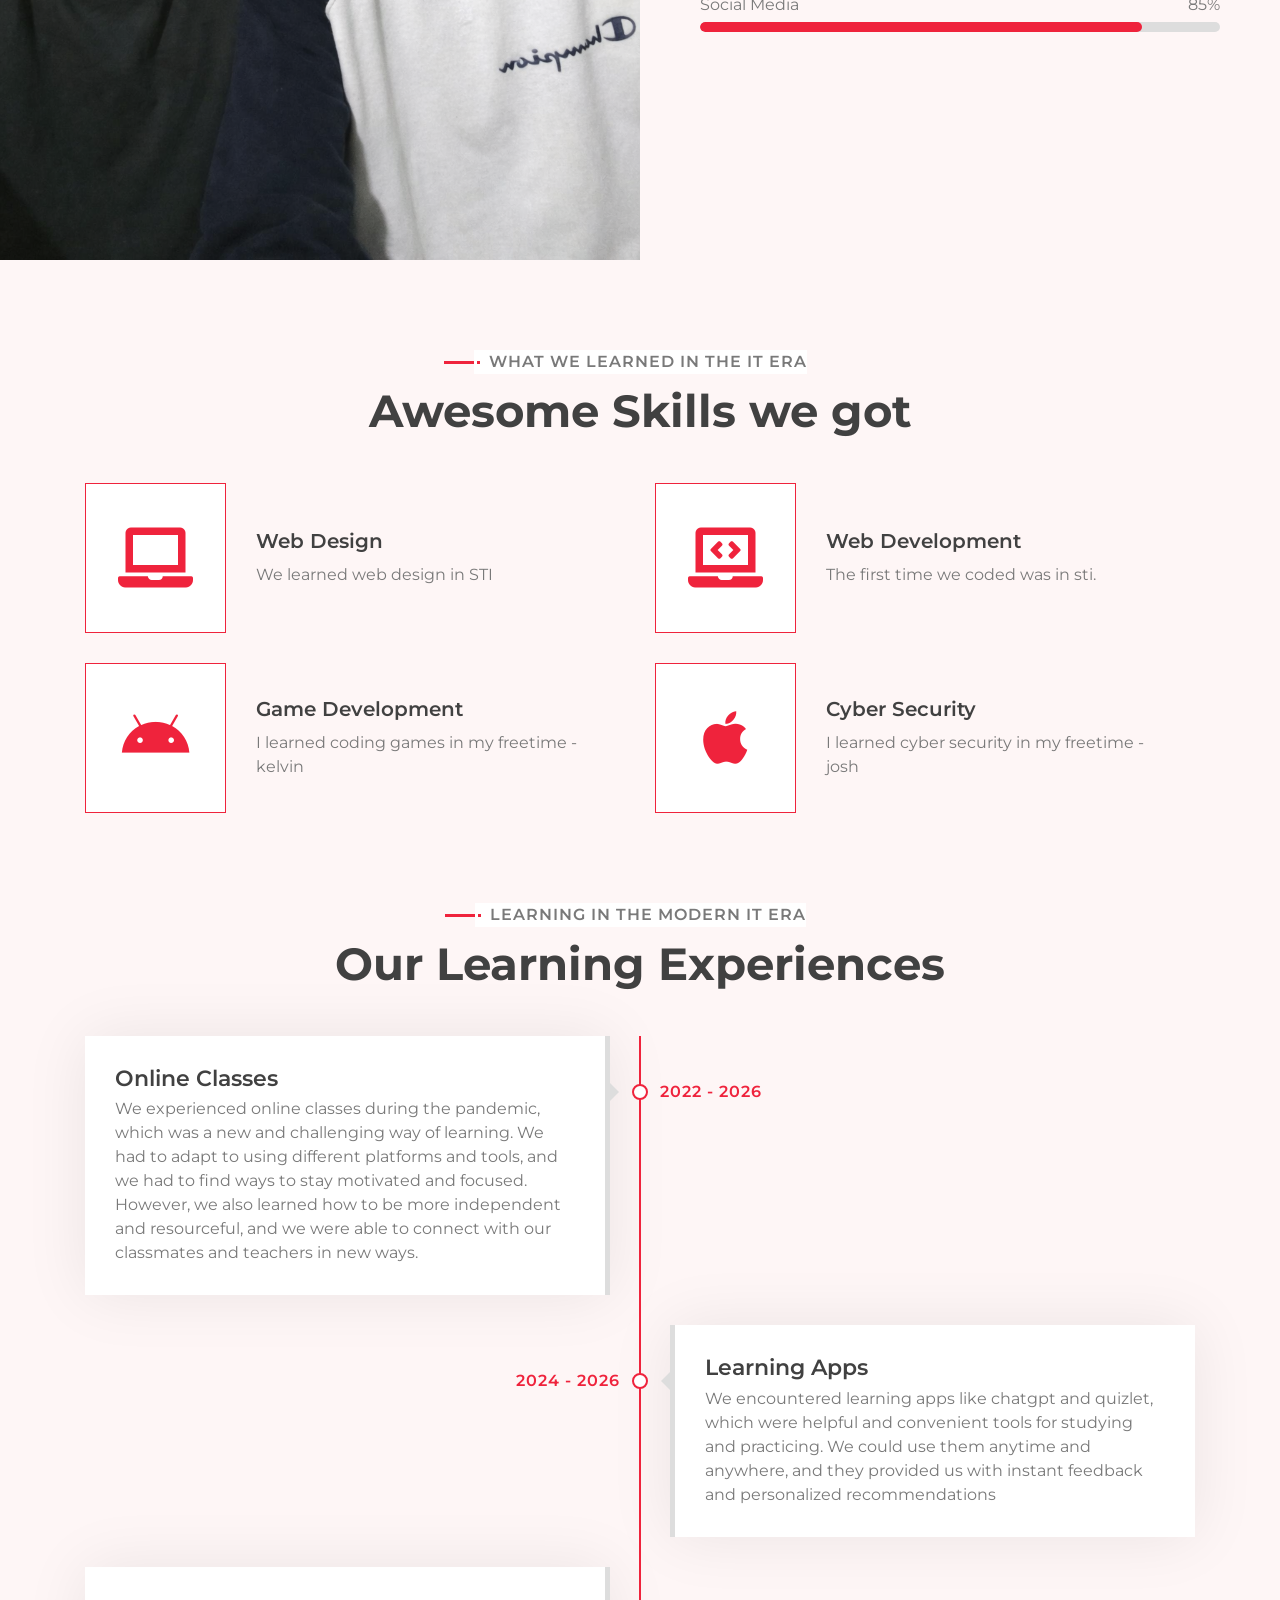
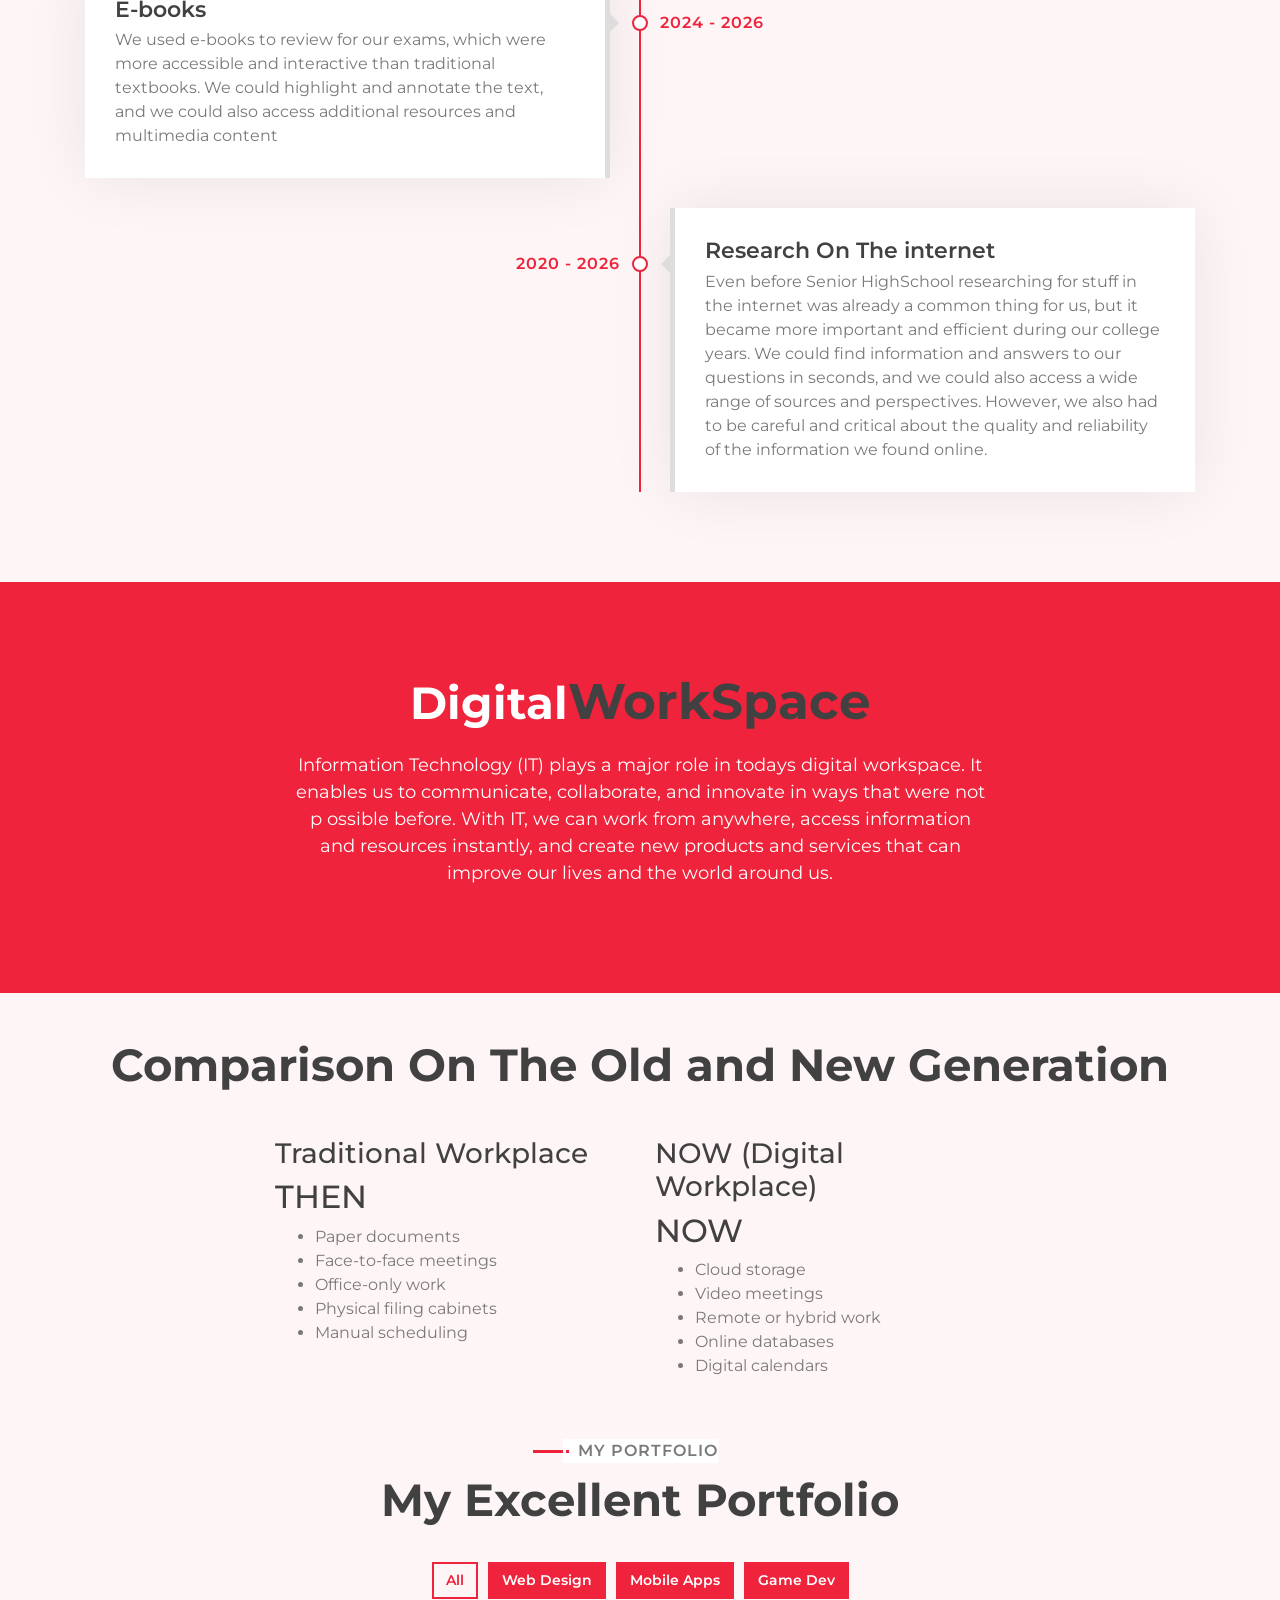
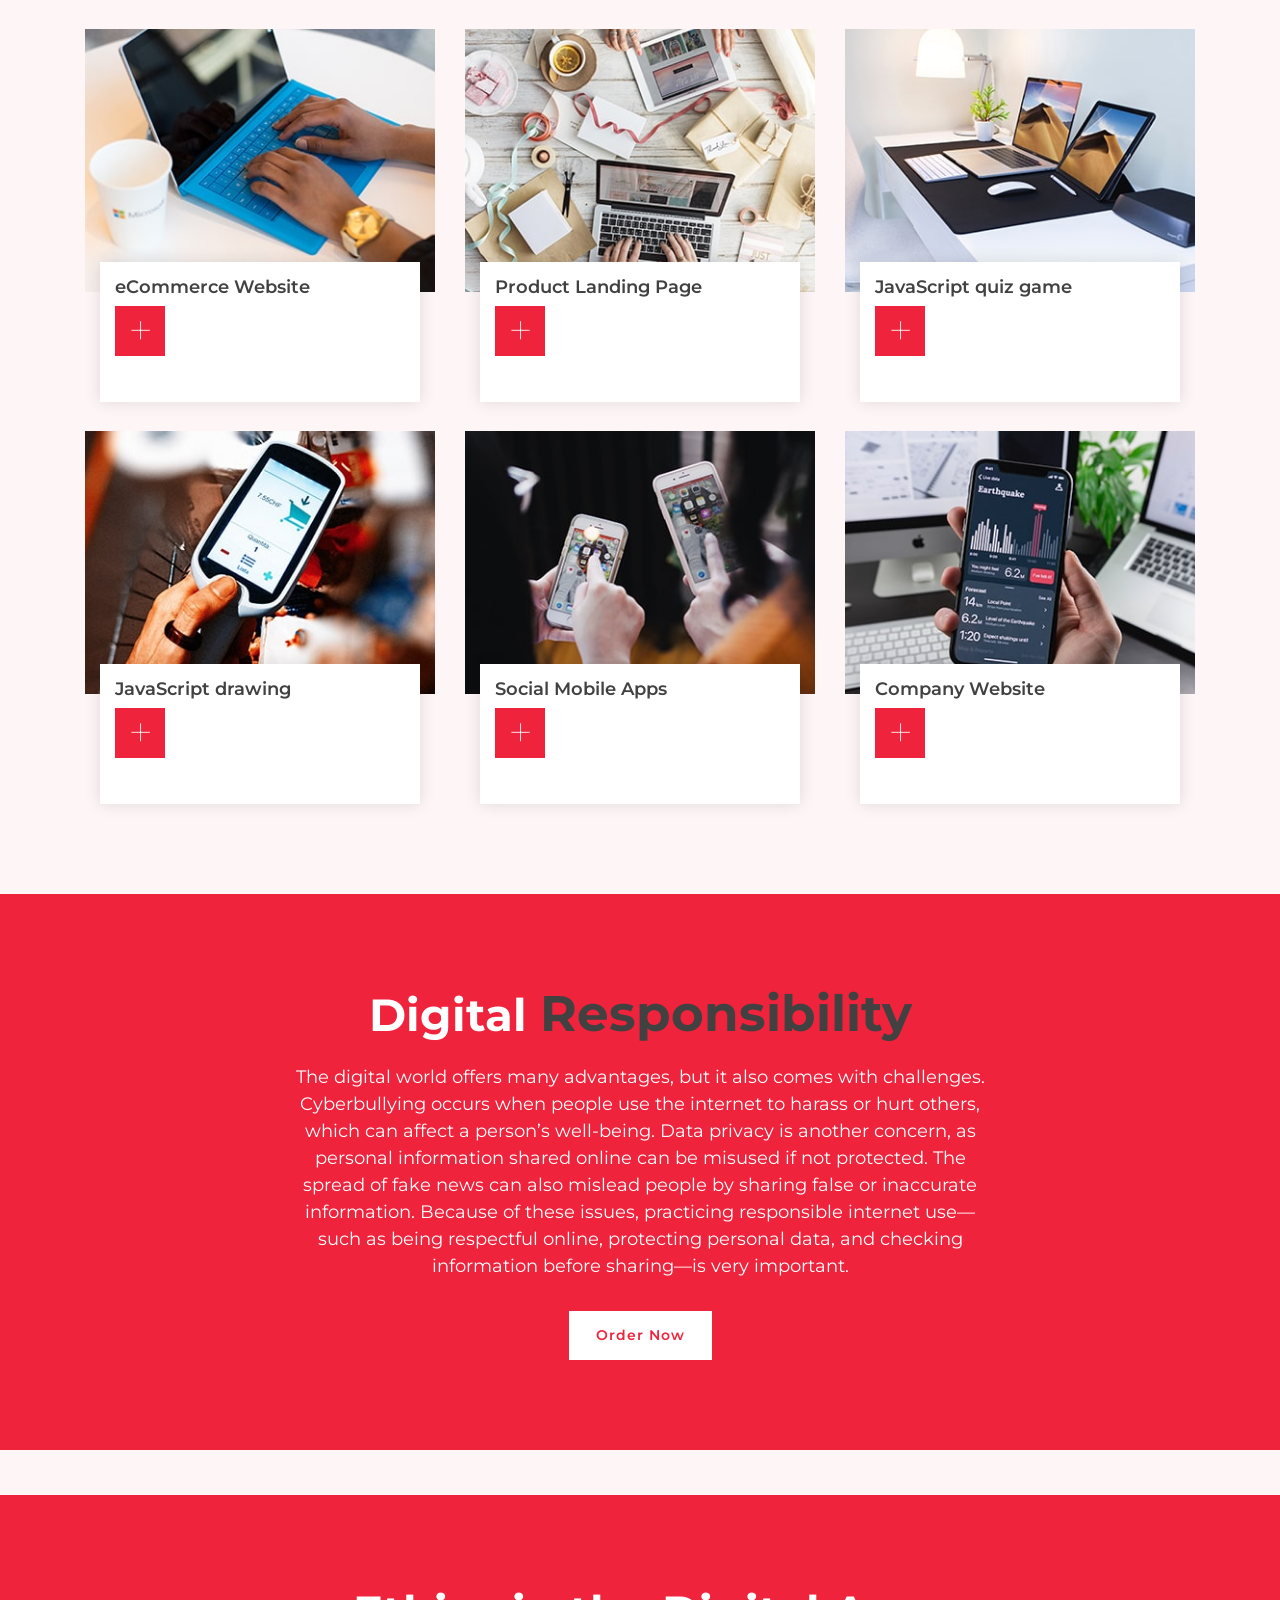
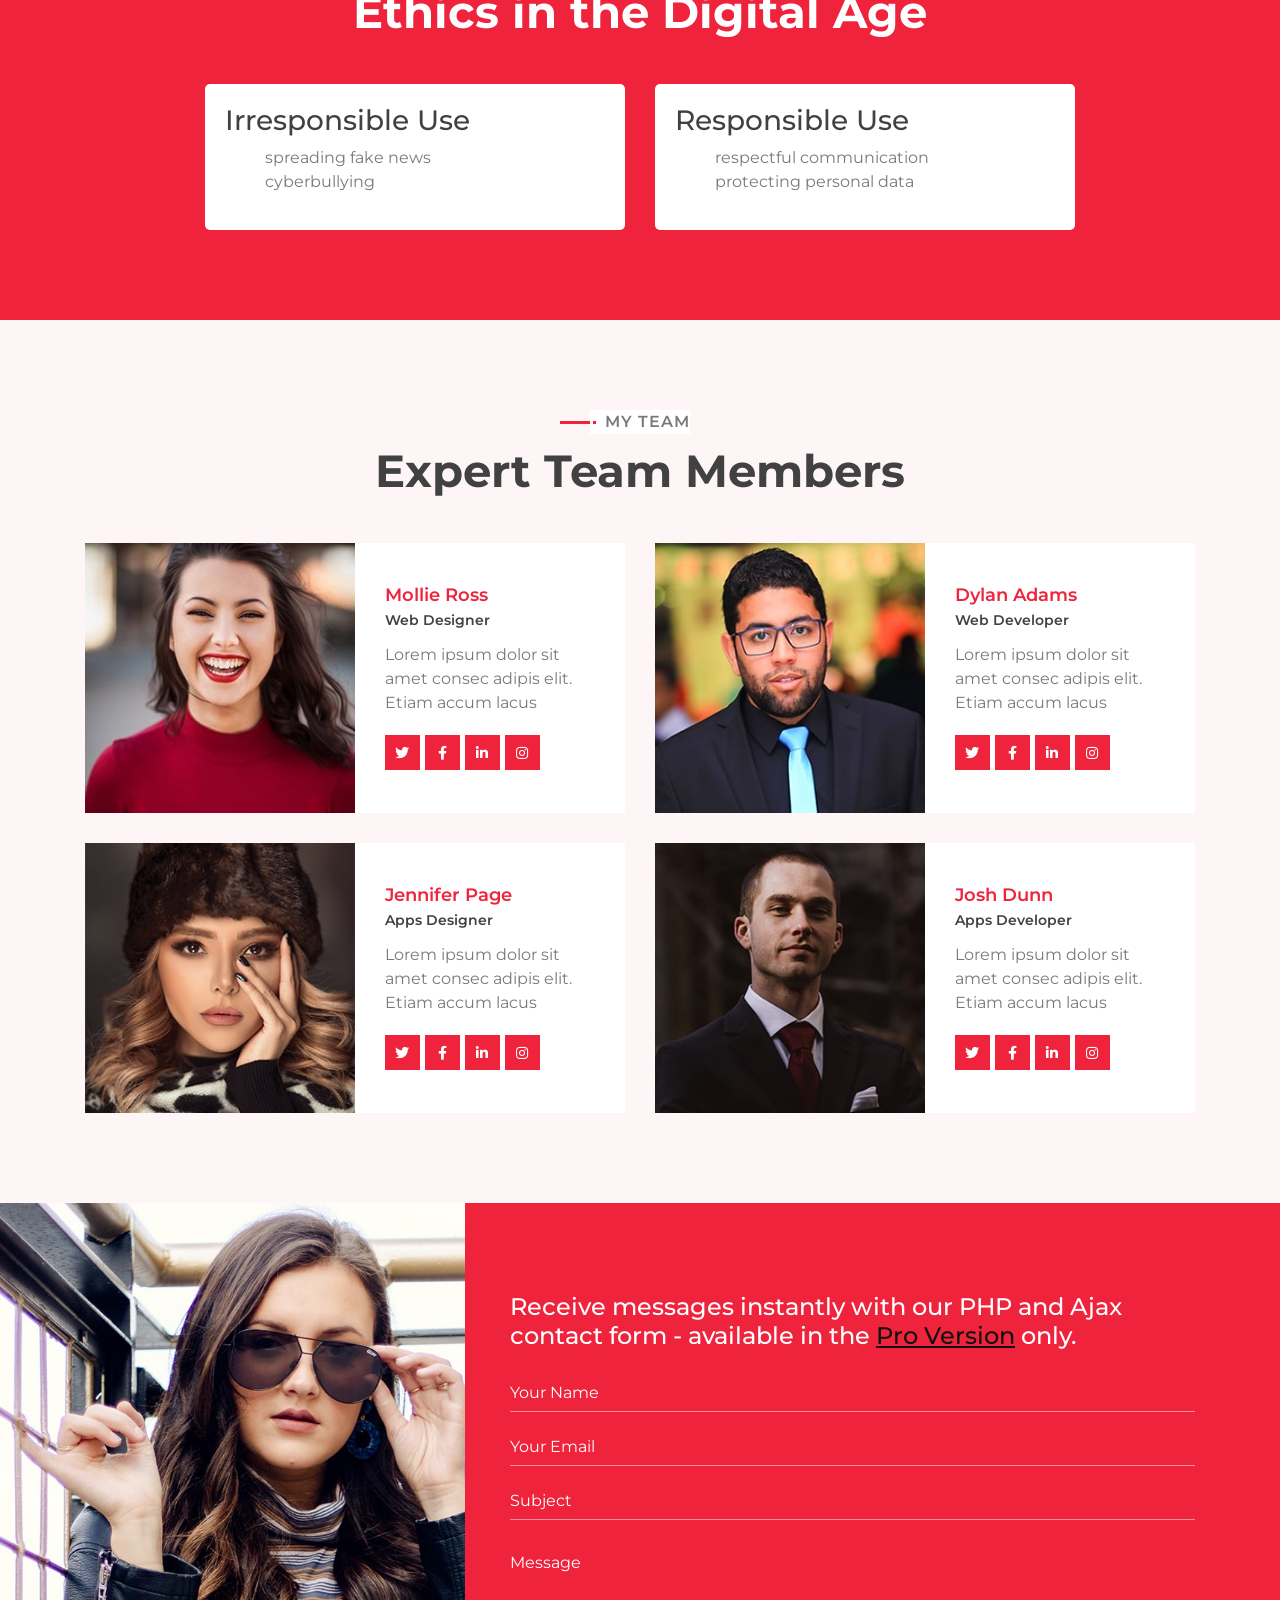
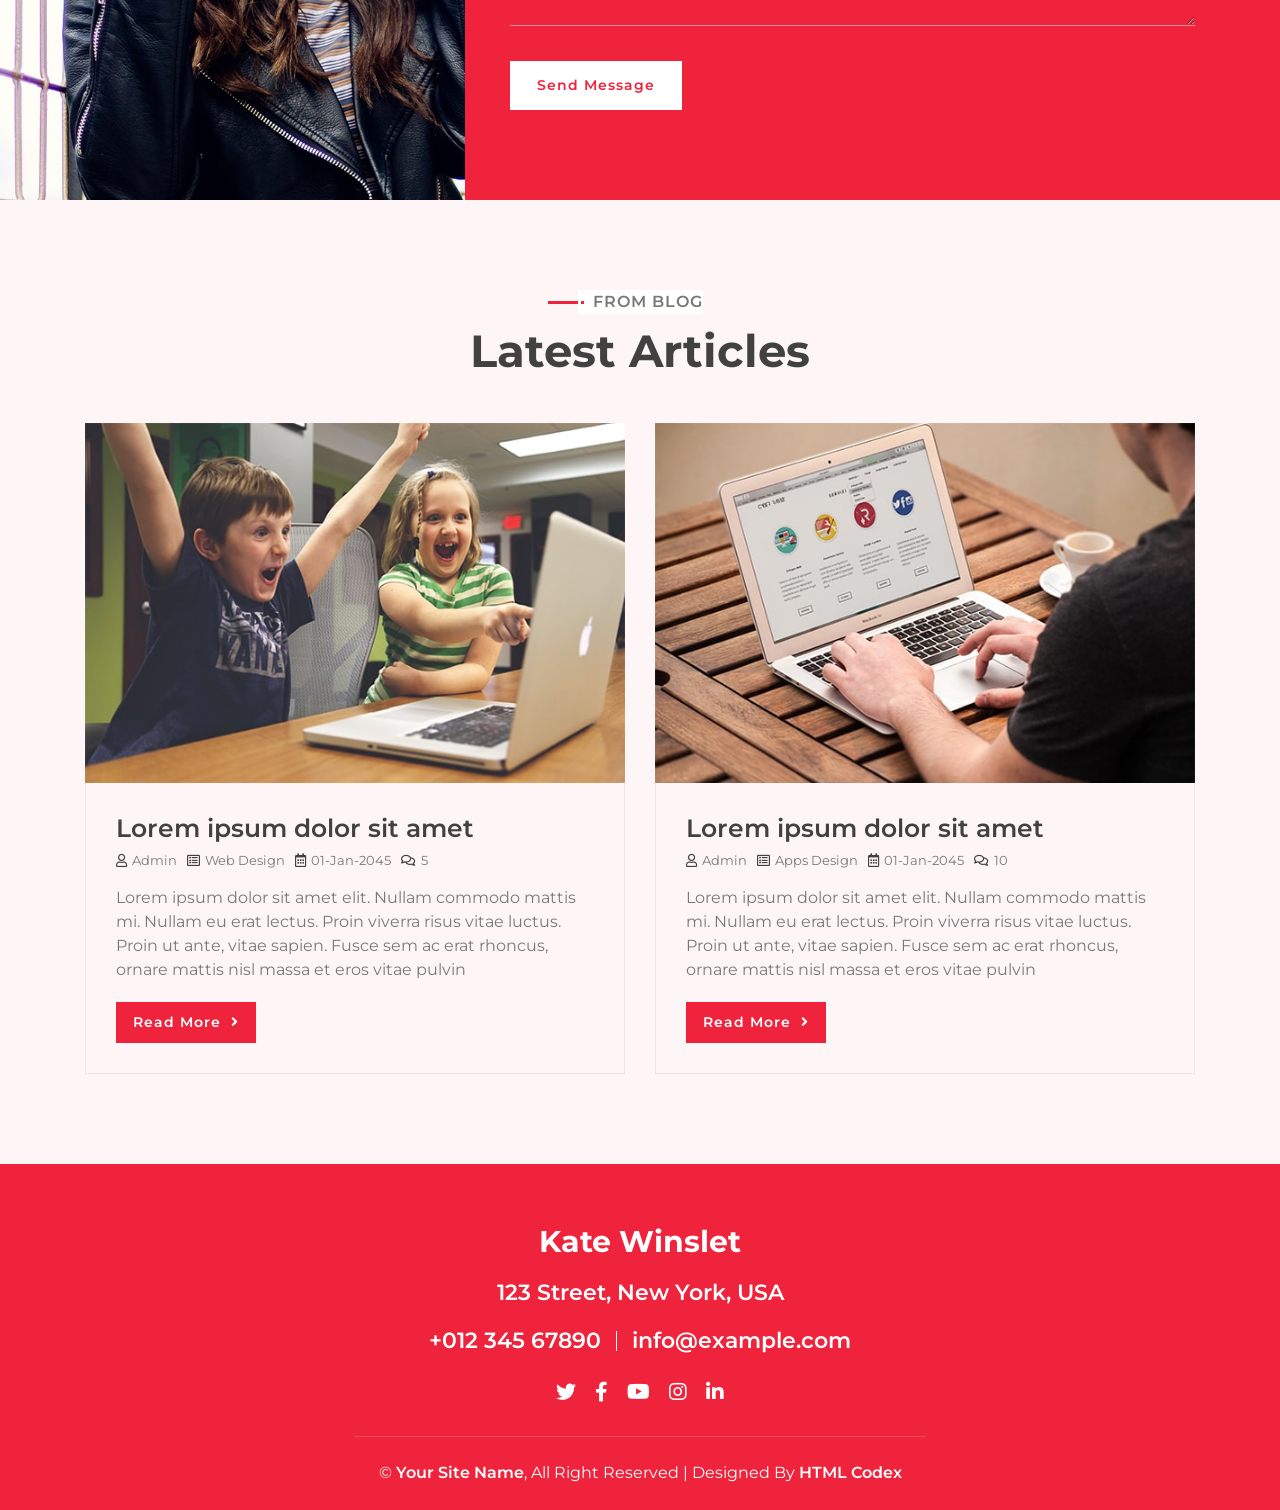
==== commit 6dfb6d0c: "done with ethics made the ethics parahgraph" ====
--- a/DevFolio/index.html
+++ b/DevFolio/index.html
@@ -160,7 +160,7 @@
         
         
         <!-- Service Start -->
-        <div class="service" id="service">
+        <div class="service" >
             <div class="container">
                 <div class="section-header text-center wow zoomIn" data-wow-delay="0.1s">
                     <p>What we learned in the IT Era</p>
@@ -226,7 +226,7 @@
         
         
          <!-- Experience Start -->
-        <div class="experience" id="experience">
+        <div class="experience" id="service">
             <div class="container">
                 <header class="section-header text-center wow zoomIn" data-wow-delay="0.1s">
                     <p>Learning in the Modern IT Era</p>
@@ -282,7 +282,7 @@
                             </p>
                         </div>
                     </div>
-                    <div class="timeline-item left wow slideInLeft" data-wow-delay="0.1s">
+                    <!--<div class="timeline-item left wow slideInLeft" data-wow-delay="0.1s">
                         <div class="timeline-text">
                             <div class="timeline-date">2045 - 2050</div>
                             <h2>Web Developer</h2>
@@ -301,19 +301,74 @@
                                 Lorem ipsum dolor sit amet elit. Aliquam odio dolor, id luctus erat sagittis non. Ut blandit semper pretium.
                             </p>
                         </div>
-                    </div>
+                    </div>-->
                 </div>
             </div>
         </div>
          <!--Job Experience End -->
         
         
-
-
-        <!-- Portfolio Start -->
-       
-        <!-- Team Start -->
-    
+        <!-- Banner Start -->
+        <div class="banner wow zoomIn" data-wow-delay="0.1s" id="experience" >
+            <div class="container">
+                <div class="section-header text-center">
+                    <h2>Digital<span>WorkSpace</span></h2>
+                </div>
+                <div class="container banner-text">
+                    <p>
+                        Information Technology (IT) plays a major role in todays digital workspace. 
+                        It enables us to communicate, collaborate, and innovate in ways that were not p
+                        ossible before. With IT, we can work from anywhere, access information and resources 
+                        instantly, and create new products and services that can improve our lives and the world around us.
+                    </p>
+                </div>
+            </div>
+        </div>
+        <!-- Banner End -->
+
+        <!-- Pricing Start -->
+        <div class="pricing" id="pricing">
+            <div class="container">
+                <div class="section-header text-center wow zoomIn" data-wow-delay="0.1s">
+                    <h2>Comparison On The Old and New Generation</h2>
+                </div>
+                <div class="row justify-content-center">
+                    <div class="col-lg-4 col-md-6 wow fadeInUp" data-wow-delay="0.1s">
+                        <div class="pricing-item">
+                            <h3>Traditional Workplace</h3>
+                            <div class="price">
+                                <h2>THEN</h2>
+                            </div>
+                            <ul>
+                                <li>Paper documents</li>
+                                <li>Face-to-face meetings</li>
+                                <li>Office-only work</li>
+                                <li>Physical filing cabinets</li>
+                                <li>Manual scheduling</li>
+                            </ul>
+                        </div>
+                    </div>
+                    <div class="col-lg-4 col-md-6 wow fadeInUp" data-wow-delay="0.3s">
+                        <div class="pricing-item">
+                            <h3>NOW (Digital Workplace)</h3>
+                            <div class="price">
+                                <h2>NOW</h2>
+                            </div>
+                            <ul>
+                                <li>Cloud storage</li>
+                                <li>Video meetings</li>
+                                <li>Remote or hybrid work</li>
+                                <li>Online databases</li>
+                                <li>Digital calendars</li>
+                            </ul>
+                        </div>
+                    </div>
+                </div>
+            </div>
+        </div>
+        <!-- Pricing End -->
+
+
         <!-- Portfolio Start -->
         <div class="portfolio" id="portfolio">
             <div class="container">
@@ -335,71 +390,66 @@
                     <div class="col-lg-4 col-md-6 col-sm-12 portfolio-item filter-1 wow fadeInUp" data-wow-delay="0.0s">
                         <div class="portfolio-wrap">
                             <div class="portfolio-img">
-                                <img src="img/Content-Blog-Banner_Q3-2023_1125x600_73-Social-Media-Platforms.png" alt="Image">
+                                <img src="img/portfolio-1.jpg" alt="Image">
                             </div>
                             <div class="portfolio-text">
-                                <h3>Social Media Platforms</h3>
-                                <p>Social media helps people share information, photos, <br>
-                                and updates with friends and family around the world. <br>
-                                Platforms like Facebook and Instagram allow users to stay connected anytime.</p>
-                               
+                                <h3>eCommerce Website</h3>
+                                <a class="btn" href="img/portfolio-1.jpg" data-lightbox="portfolio">+</a>
                             </div>
                         </div>
                     </div>
                     <div class="col-lg-4 col-md-6 col-sm-12 portfolio-item filter-2 wow fadeInUp" data-wow-delay="0.2s">
                         <div class="portfolio-wrap">
                             <div class="portfolio-img">
-                                <img src="img/title-image-4-1024x576.png.png" alt="Image">
+                                <img src="img/portfolio-2.jpg" alt="Image">
                             </div>
                             <div class="portfolio-text">
-                                <h3>Messaging Applications</h3>
-                                <p>Messaging apps allow instant communication through text messages, voice notes, and file sharing. They make communication faster and more convenient.</p>
-                                
+                                <h3>Product Landing Page</h3>
+                                <a class="btn" href="img/portfolio-2.jpg" data-lightbox="portfolio">+</a>
                             </div>
                         </div>
                     </div>
                     <div class="col-lg-4 col-md-6 col-sm-12 portfolio-item filter-3 wow fadeInUp" data-wow-delay="0.4s">
                         <div class="portfolio-wrap">
                             <div class="portfolio-img">
-                                <img src="img/HH007-qz2p0b4gp3mwx8pfnf4bljuanquyc0hsqhxkxp53wg.png" alt="Image">
+                                <img src="img/portfolio-3.jpg" alt="Image">
                             </div>
                             <div class="portfolio-text">
-                                <h3>Video Call Technology</h3>
-                                <p>Video calls allow people to communicate face-to-face even if they are far away. This is commonly used for online classes, meetings, and connecting with family.</p>
-                               
+                                <h3>JavaScript quiz game</h3>
+                                <a class="btn" href="img/portfolio-3.jpg" data-lightbox="portfolio">+</a>
                             </div>
                         </div>
                     </div>
                     <div class="col-lg-4 col-md-6 col-sm-12 portfolio-item filter-1 wow fadeInUp" data-wow-delay="0.6s">
                         <div class="portfolio-wrap">
                             <div class="portfolio-img">
-                                <img src="img/675310437eb8adb73e61dfbf_Article-email-communication-interne-1.png" alt="Image">
+                                <img src="img/portfolio-4.jpg" alt="Image">
                             </div>
                             <div class="portfolio-text">
-                                <h3>Email Communication</h3>
-                                <p>Email is a professional way of sending messages, documents, and important information through the internet. It is widely used in schools and workplaces.</p>
+                                <h3>JavaScript drawing</h3>
+                                <a class="btn" href="img/portfolio-4.jpg" data-lightbox="portfolio">+</a>
                             </div>
                         </div>
                     </div>
                     <div class="col-lg-4 col-md-6 col-sm-12 portfolio-item filter-2 wow fadeInUp" data-wow-delay="0.8s">
                         <div class="portfolio-wrap">
                             <div class="portfolio-img">
-                                <img src="img/Popular-communication-apps-for-customer-support-min.png" alt="Image">
+                                <img src="img/portfolio-5.jpg" alt="Image">
                             </div>
                             <div class="portfolio-text">
-                                <h3>Mobile Communication Apps</h3>
-                                <p>Mobile apps make communication easier through smartphones. People can send messages, share photos, and make calls anywhere using internet connection.</p>
+                                <h3>Social Mobile Apps</h3>
+                                <a class="btn" href="img/portfolio-5.jpg" data-lightbox="portfolio">+</a>
                             </div>
                         </div>
                     </div>
                     <div class="col-lg-4 col-md-6 col-sm-12 portfolio-item filter-3 wow fadeInUp" data-wow-delay="1s">
                         <div class="portfolio-wrap">
                             <div class="portfolio-img">
-                                <img src="img/image (1).png" alt="Image">
+                                <img src="img/portfolio-6.jpg" alt="Image">
                             </div>
                             <div class="portfolio-text">
-                                <h3>Digital Collaboration Tools</h3>
-                                <p>Online collaboration tools allow teams and students to work together remotely. These platforms help people communicate, share ideas, and complete projects efficiently.</p>
+                                <h3>Company Website</h3>
+                                <a class="btn" href="img/portfolio-6.jpg" data-lightbox="portfolio">+</a>
                             </div>
                         </div>
                     </div>
@@ -407,24 +457,21 @@
             </div>
         </div>
         <!-- Portfolio End -->
-
-
-    
-        <!-- Team End -->
-           <!-- Portfolio end -->
-
-       
+        
         
         <!-- Banner Start -->
-        <div class="banner wow zoomIn" data-wow-delay="0.1s">
+        <div class="banner wow zoomIn" data-wow-delay="0.1s" >
             <div class="container">
                 <div class="section-header text-center">
-                    <p>Awesome Discount</p>
-                    <h2>Get <span>30%</span> Discount</h2>
+                    <h2>Digital <span>Responsibility</span></h2>
                 </div>
                 <div class="container banner-text">
                     <p>
-                        Lorem ipsum dolor sit amet, consectetur adipiscing elit. Phasellus nec pretium mi. Curabitur facilisis ornare velit non vulputate. Aliquam metus tortor, auctor id gravida condimentum, viverra quis sem. Curabitur non nisl nec nisi scelerisque maximus. 
+                        The digital world offers many advantages, but it also comes with challenges. Cyberbullying occurs when people use the 
+                        internet to harass or hurt others, which can affect a person’s well-being. Data privacy is another concern, as personal 
+                        information shared online can be misused if not protected. The spread of fake news can also mislead people by sharing 
+                        false or inaccurate information. Because of these issues, practicing responsible internet use—such 
+                        as being respectful online, protecting personal data, and checking information before sharing—is very important.
                     </p>
                     <a class="btn">Order Now</a>
                 </div>
@@ -433,53 +480,39 @@
         <!-- Banner End -->
         
         
-        <!-- Testimonial Start -->
+        <!-- Ethics Start -->
         <div class="testimonial wow fadeInUp" data-wow-delay="0.1s" id="review">
             <div class="container">
-                <div class="testimonial-icon">
-                    <i class="fa fa-quote-left"></i>
-                </div>
-                <div class="owl-carousel testimonials-carousel">
-                    <div class="testimonial-item">
-                        <div class="testimonial-img">
-                            <img src="img/testimonial-1.jpg" alt="Image">
-                        </div>
-                        <div class="testimonial-text">
-                            <p>
-                                Lorem ipsum dolor sit amet consec adipis elit. Etiam accums lacus eget velit tincid, quis suscip justo dictum. Lorem ipsum dolor sit amet consec adipis elit.
-                            </p>
-                            <h3>Customer Name</h3>
-                            <h4>Profession</h4>
-                        </div>
-                    </div>
-                    <div class="testimonial-item">
-                        <div class="testimonial-img">
-                            <img src="img/testimonial-2.jpg" alt="Image">
-                        </div>
-                        <div class="testimonial-text">
-                            <p>
-                                Lorem ipsum dolor sit amet consec adipis elit. Etiam accums lacus eget velit tincid, quis suscip justo dictum. Lorem ipsum dolor sit amet consec adipis elit.
-                            </p>
-                            <h3>Customer Name</h3>
-                            <h4>Profession</h4>
-                        </div>
-                    </div>
-                    <div class="testimonial-item">
-                        <div class="testimonial-img">
-                            <img src="img/testimonial-3.jpg" alt="Image">
-                        </div>
-                        <div class="testimonial-text">
-                            <p>
-                                Lorem ipsum dolor sit amet consec adipis elit. Etiam accums lacus eget velit tincid, quis suscip justo dictum. Lorem ipsum dolor sit amet consec adipis elit.
-                            </p>
-                            <h3>Customer Name</h3>
-                            <h4>Profession</h4>
-                        </div>
-                    </div>
-                </div>
-            </div>
-        </div>
-        <!-- Testimonial End -->
+                <div class="section-header text-center">
+                    <h2 style="color: white;">Ethics in the <span>Digital Age</span></h2>
+                </div>
+                <div class="row">
+                    <div class="col-lg-6">
+                        <div class="service-item" style="background-color: white; padding: 20px; border-radius: 5px;">
+                            <div class="service-text">
+                                <h3>Irresponsible Use</h3>
+                                <ul style="list-style: none;">
+                                    <li>spreading fake news</li>
+                                    <li>cyberbullying</li>
+                                </ul>
+                            </div>
+                        </div>
+                    </div>
+                    <div class="col-lg-6">
+                        <div class="service-item" style="background-color: white; padding: 20px; border-radius: 5px;">
+                            <div class="service-text">
+                                <h3>Responsible Use</h3>
+                                <ul style="list-style: none;">
+                                    <li>respectful communication</li>
+                                    <li>protecting personal data</li>
+                                </ul>
+                            </div>
+                        </div>
+                    </div>
+                </div>
+            </div>
+        </div>
+        <!-- Ethics End -->
 
 
         <!-- Team Start -->
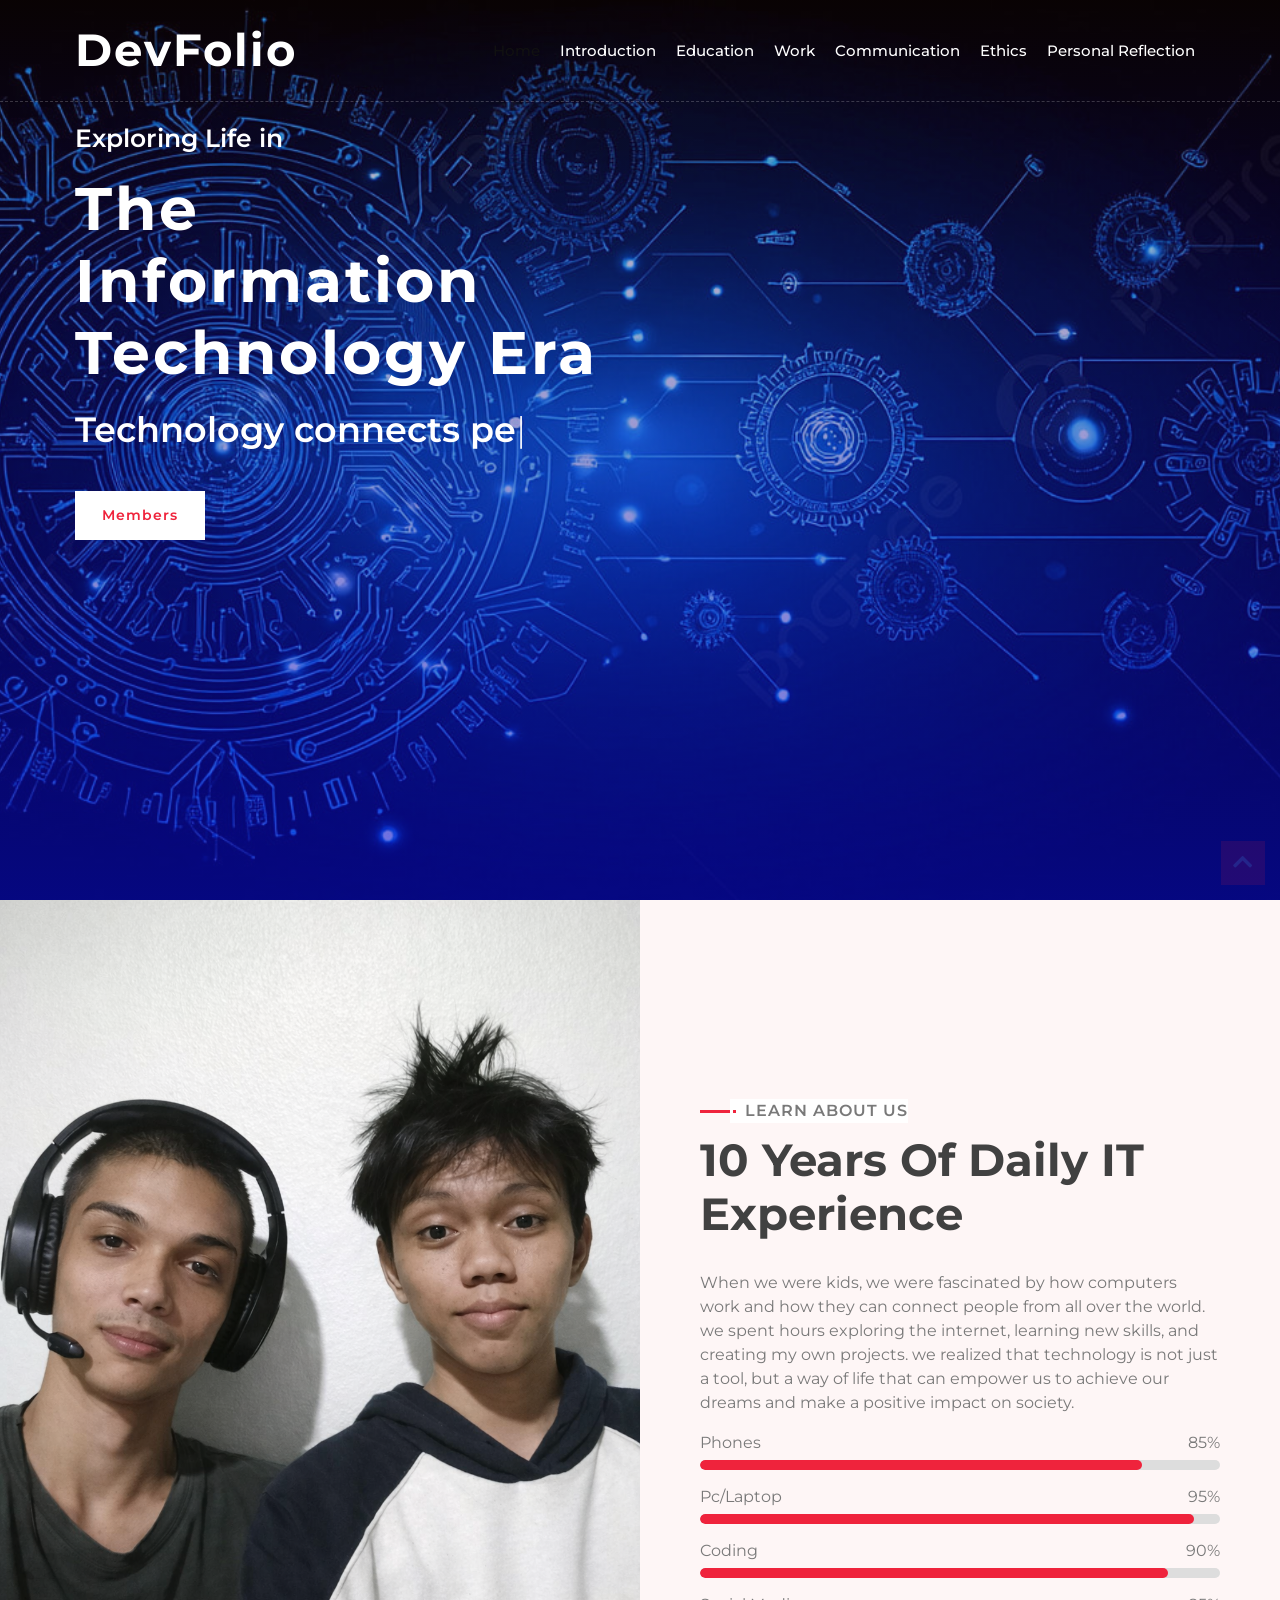
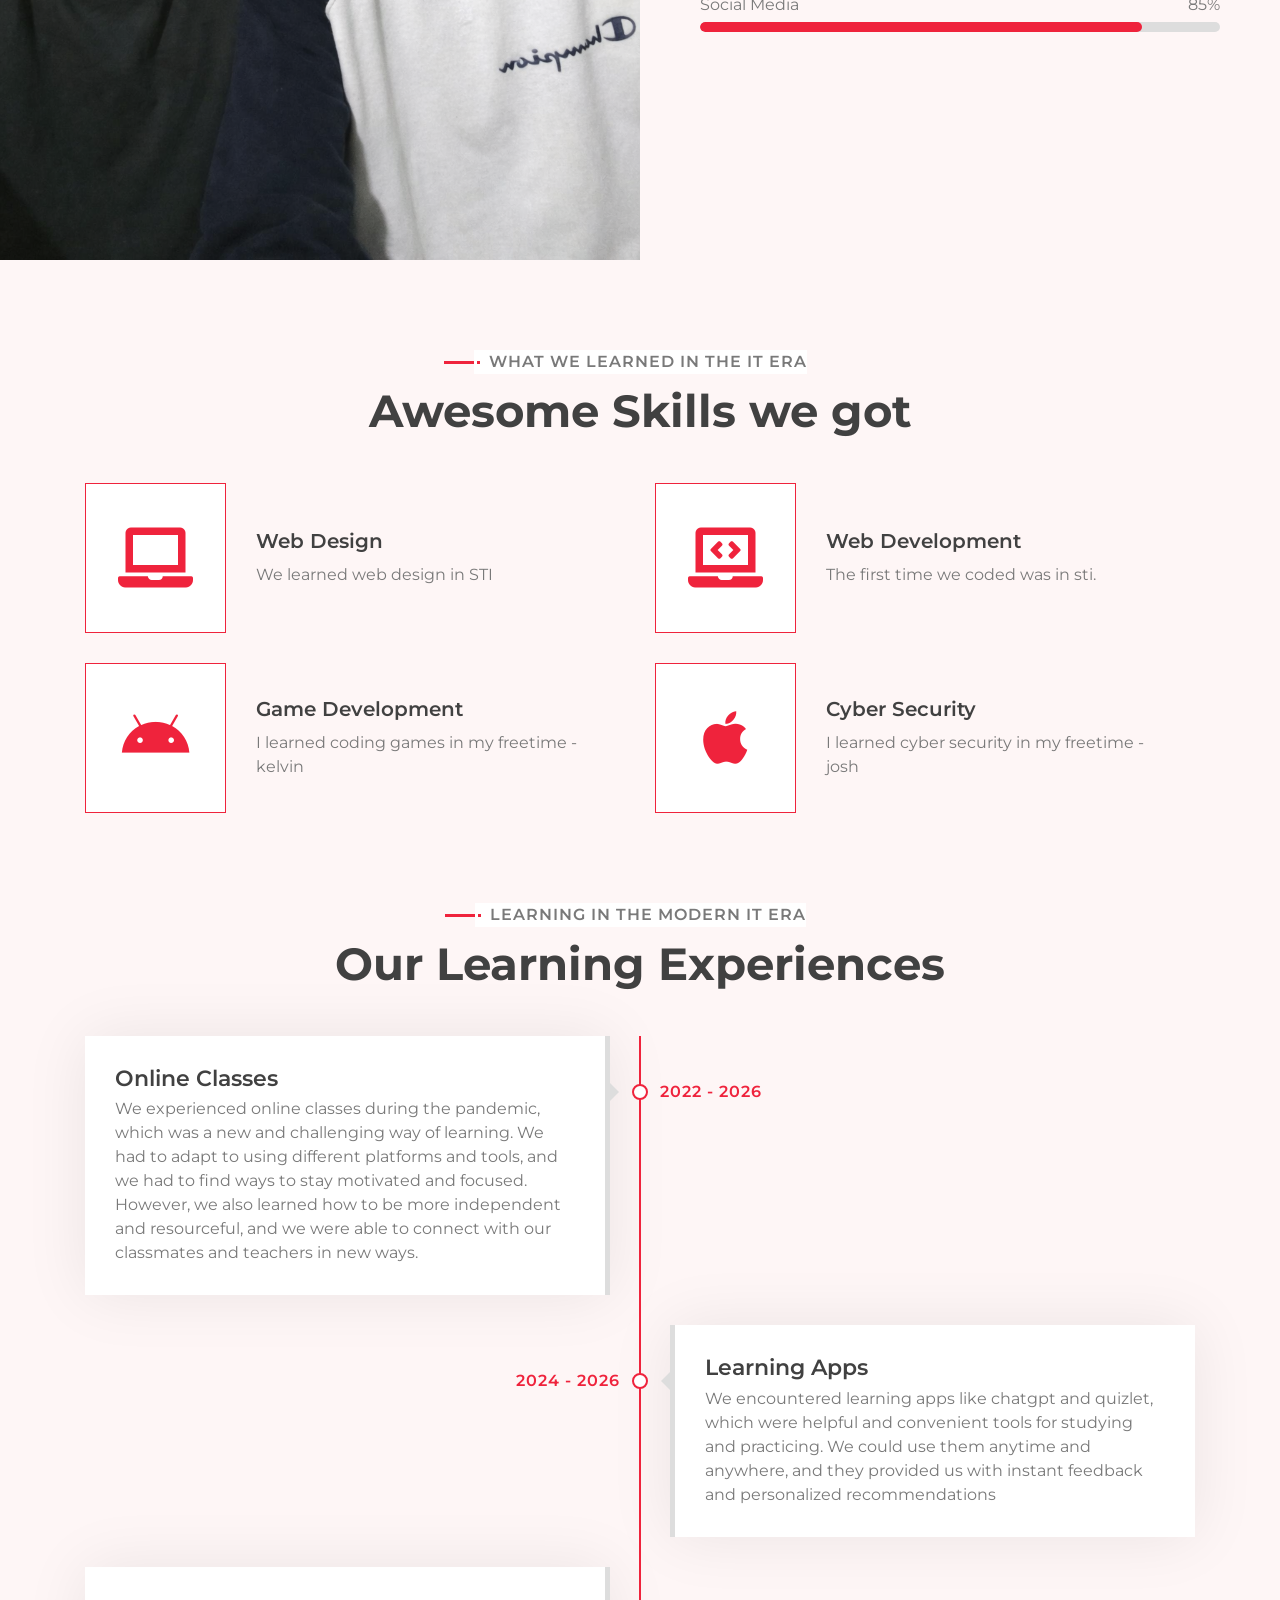
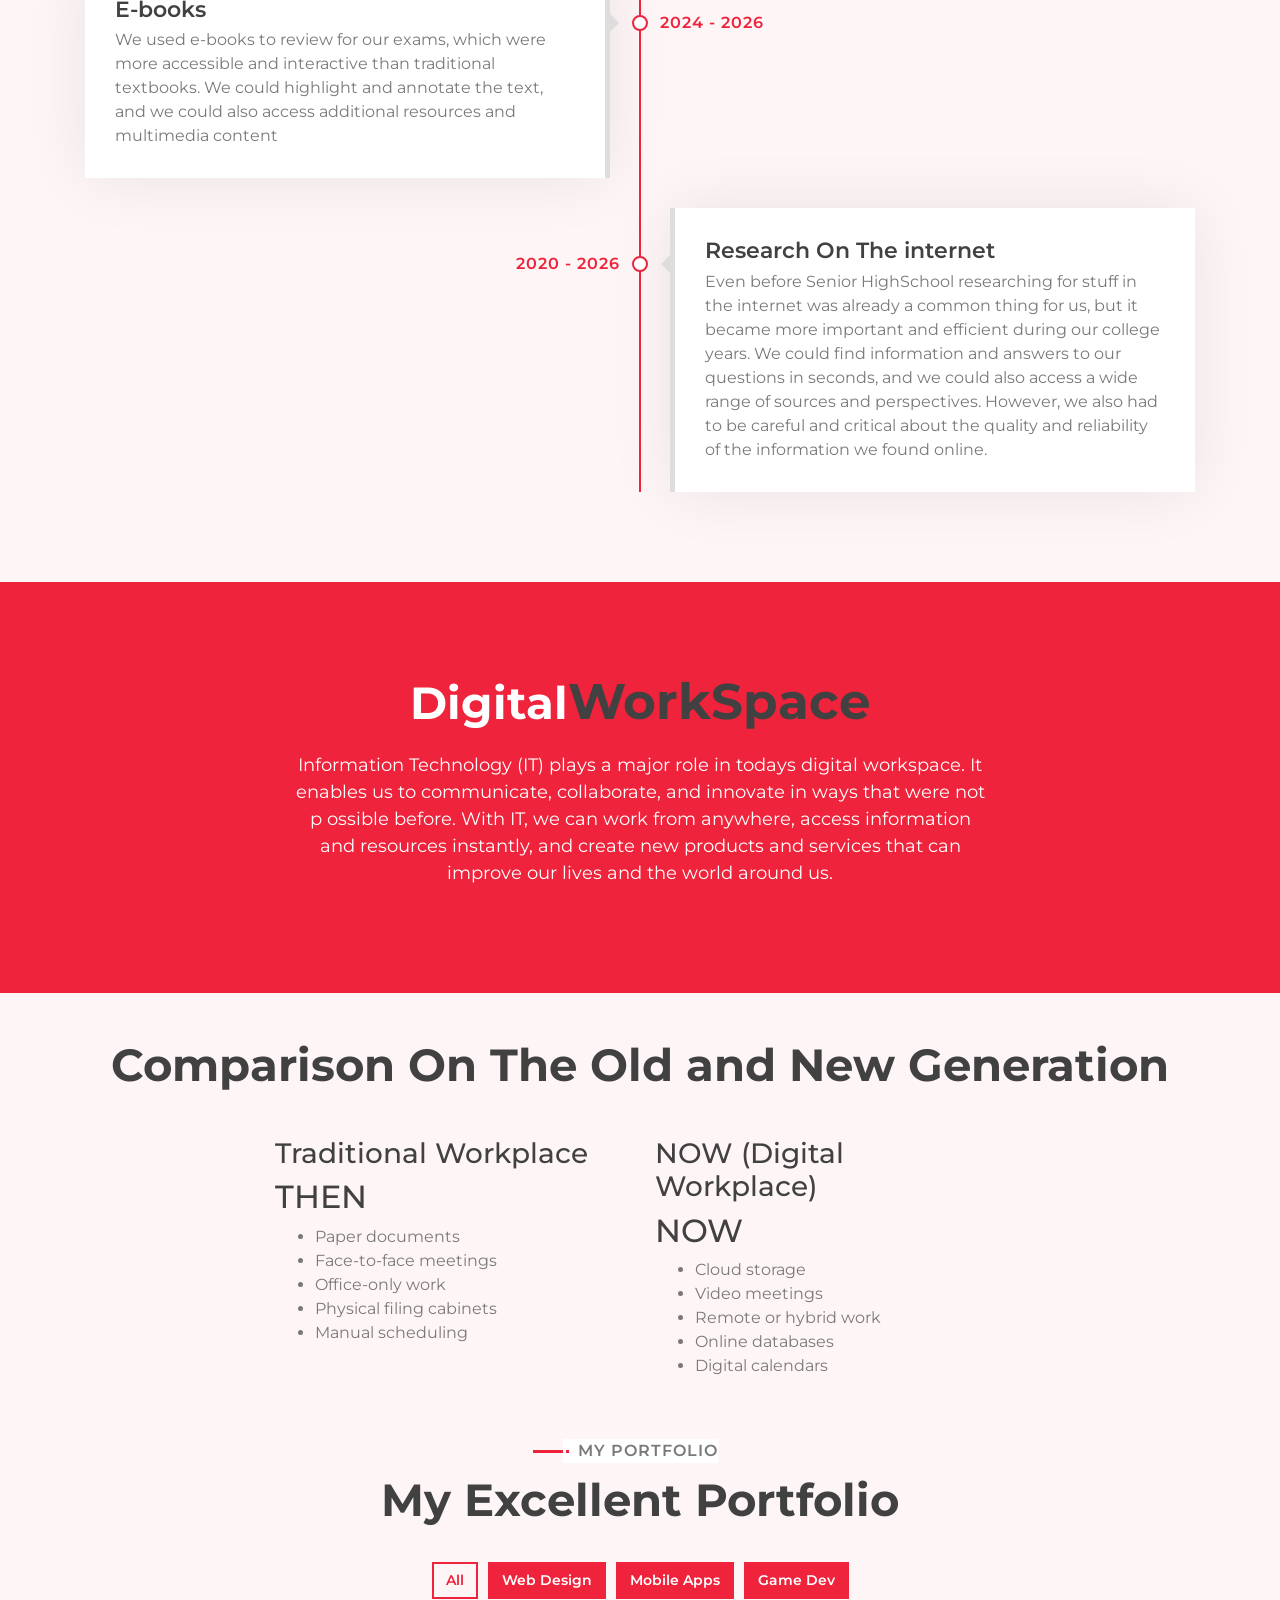
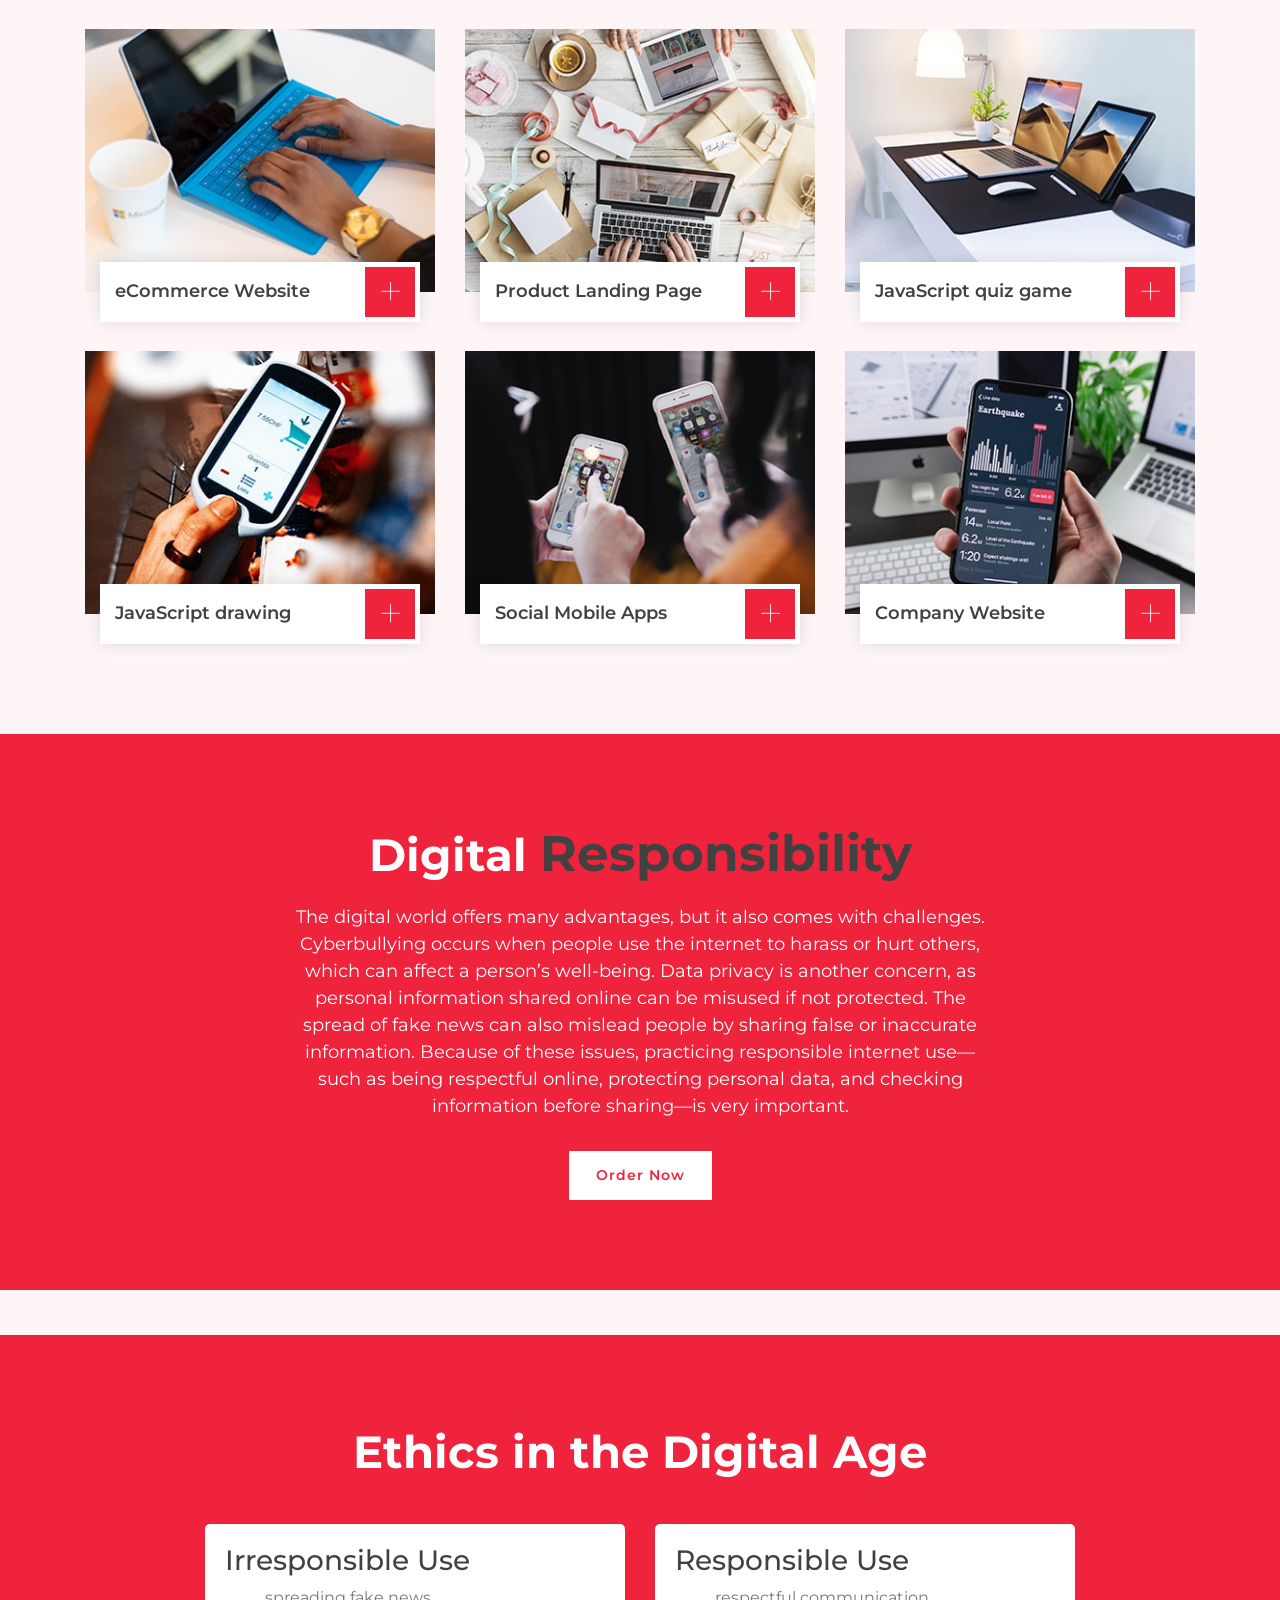
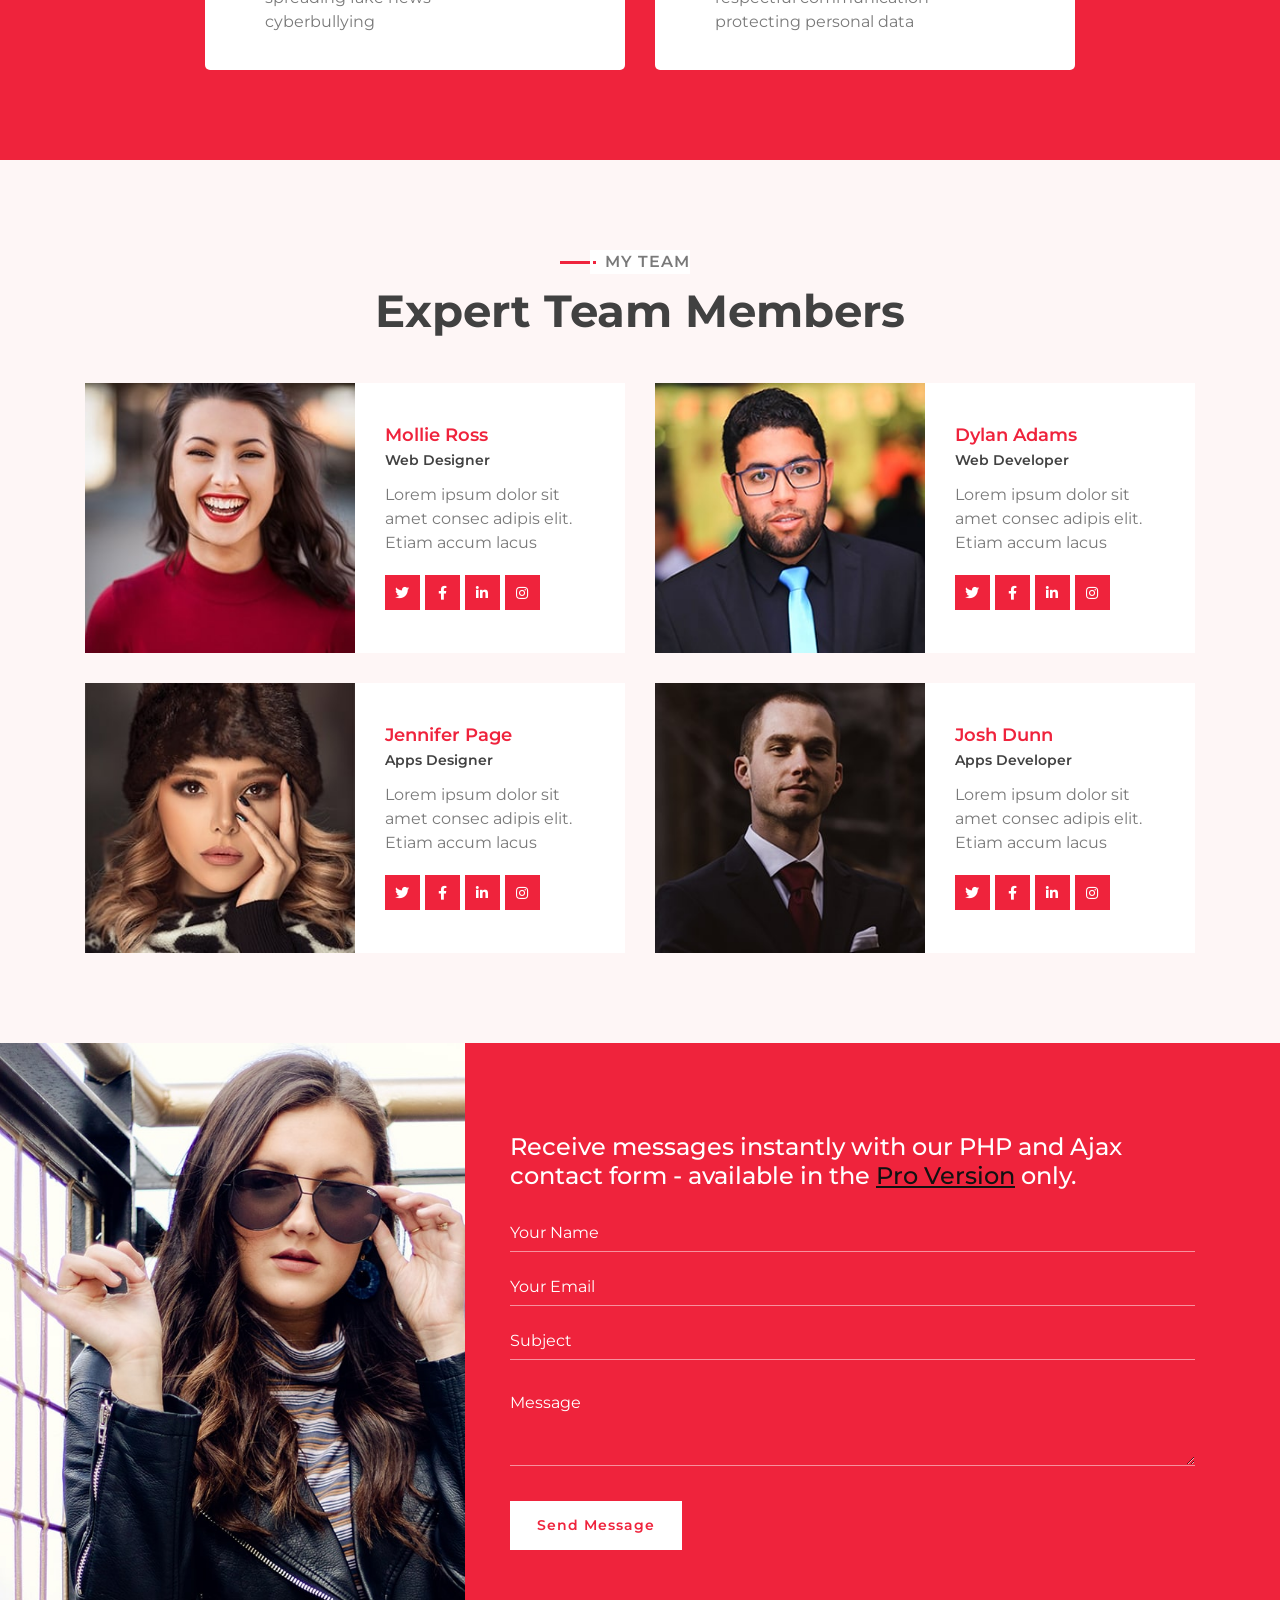
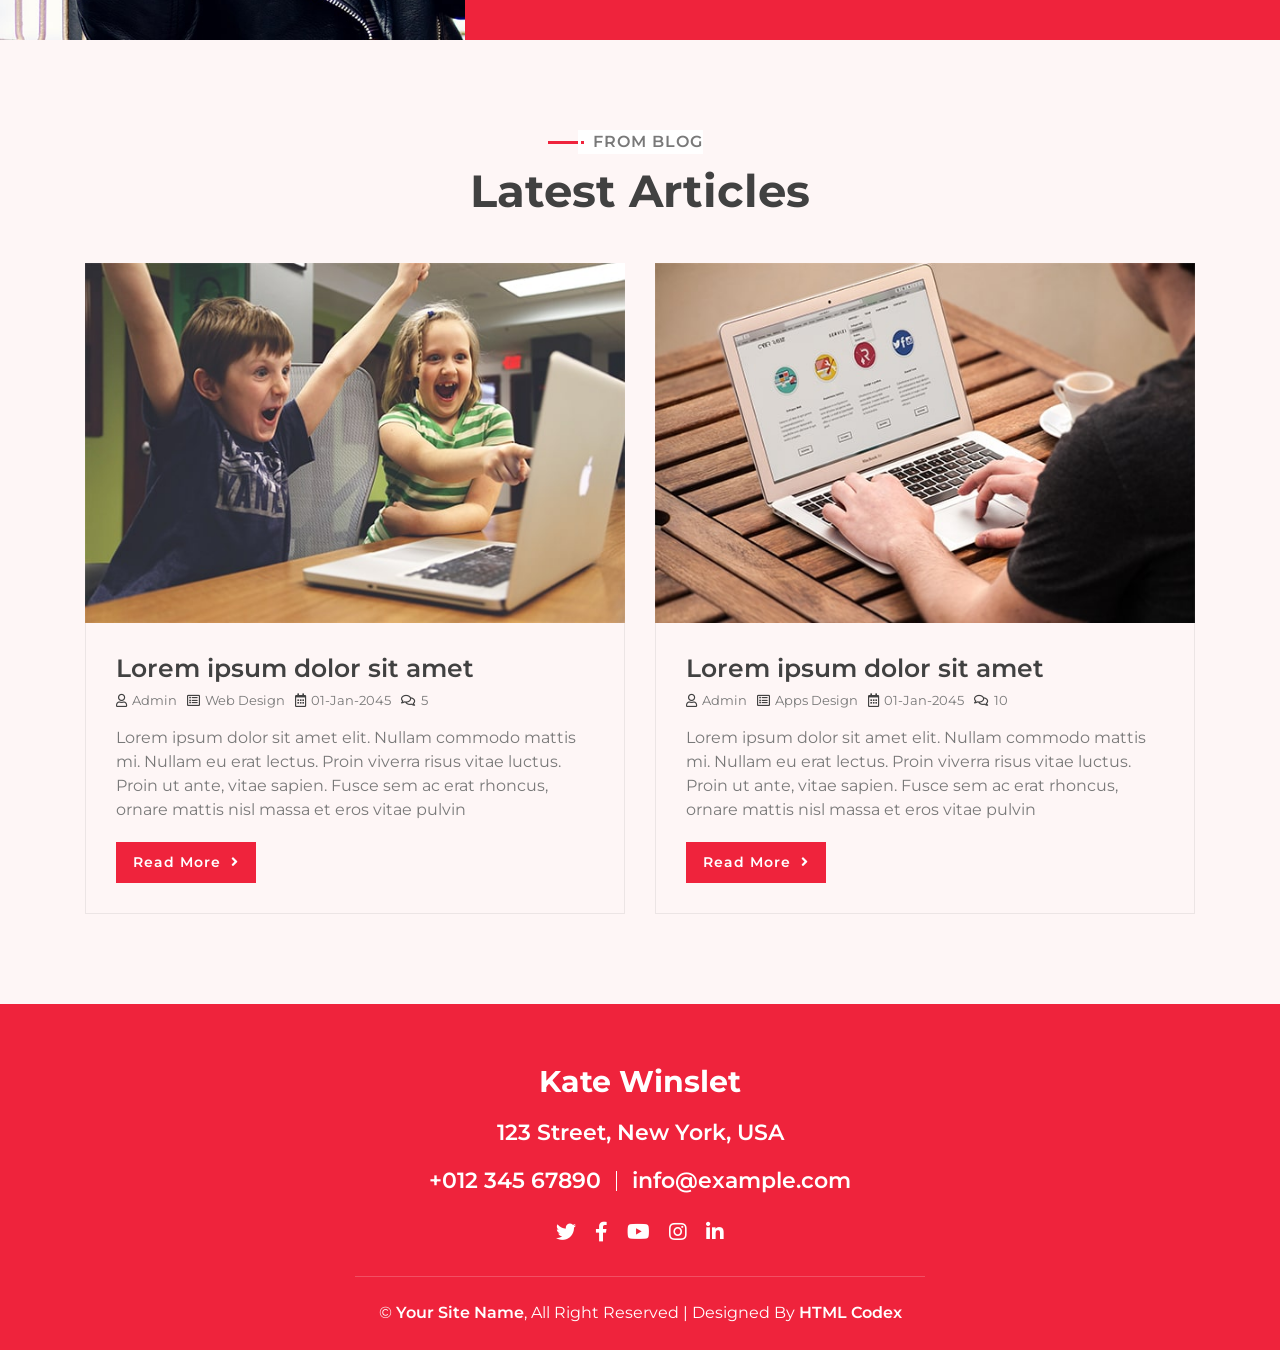
==== commit dad88568: "fixed ethics header button fixed it goes down to the specificed part of the webssite" ====
--- a/DevFolio/index.html
+++ b/DevFolio/index.html
@@ -460,7 +460,7 @@
         
         
         <!-- Banner Start -->
-        <div class="banner wow zoomIn" data-wow-delay="0.1s" >
+        <div class="banner wow zoomIn" data-wow-delay="0.1s" id="review">
             <div class="container">
                 <div class="section-header text-center">
                     <h2>Digital <span>Responsibility</span></h2>
@@ -481,7 +481,7 @@
         
         
         <!-- Ethics Start -->
-        <div class="testimonial wow fadeInUp" data-wow-delay="0.1s" id="review">
+        <div class="testimonial wow fadeInUp" data-wow-delay="0.1s" >
             <div class="container">
                 <div class="section-header text-center">
                     <h2 style="color: white;">Ethics in the <span>Digital Age</span></h2>
--- a/DevFolio/css/style.css
+++ b/DevFolio/css/style.css
@@ -878,22 +878,22 @@
 
 .portfolio .portfolio-text {
     position: relative;
+    height: 60px;
     width: calc(100% - 30px);
     margin: -30px 15px 30px 15px;
     display: flex;
-    flex-direction: column;
-    gap: 0.5rem;
-    padding: 15px;
+    align-items: center;
     background: #ffffff;
     box-shadow: 0 0 15px rgba(0, 0, 0, .12);
-    min-height: 140px;
 }
 
 .portfolio .portfolio-text h3 {
+    width: calc(100% - 70px);
     font-size: 18px;
     font-weight: 600;
-    margin: 0;
-    line-height: 1.2;
+    margin: 0 0 0 15px;
+    white-space: nowrap;
+    overflow: hidden;
 }
 
 .portfolio .portfolio-text a.btn {
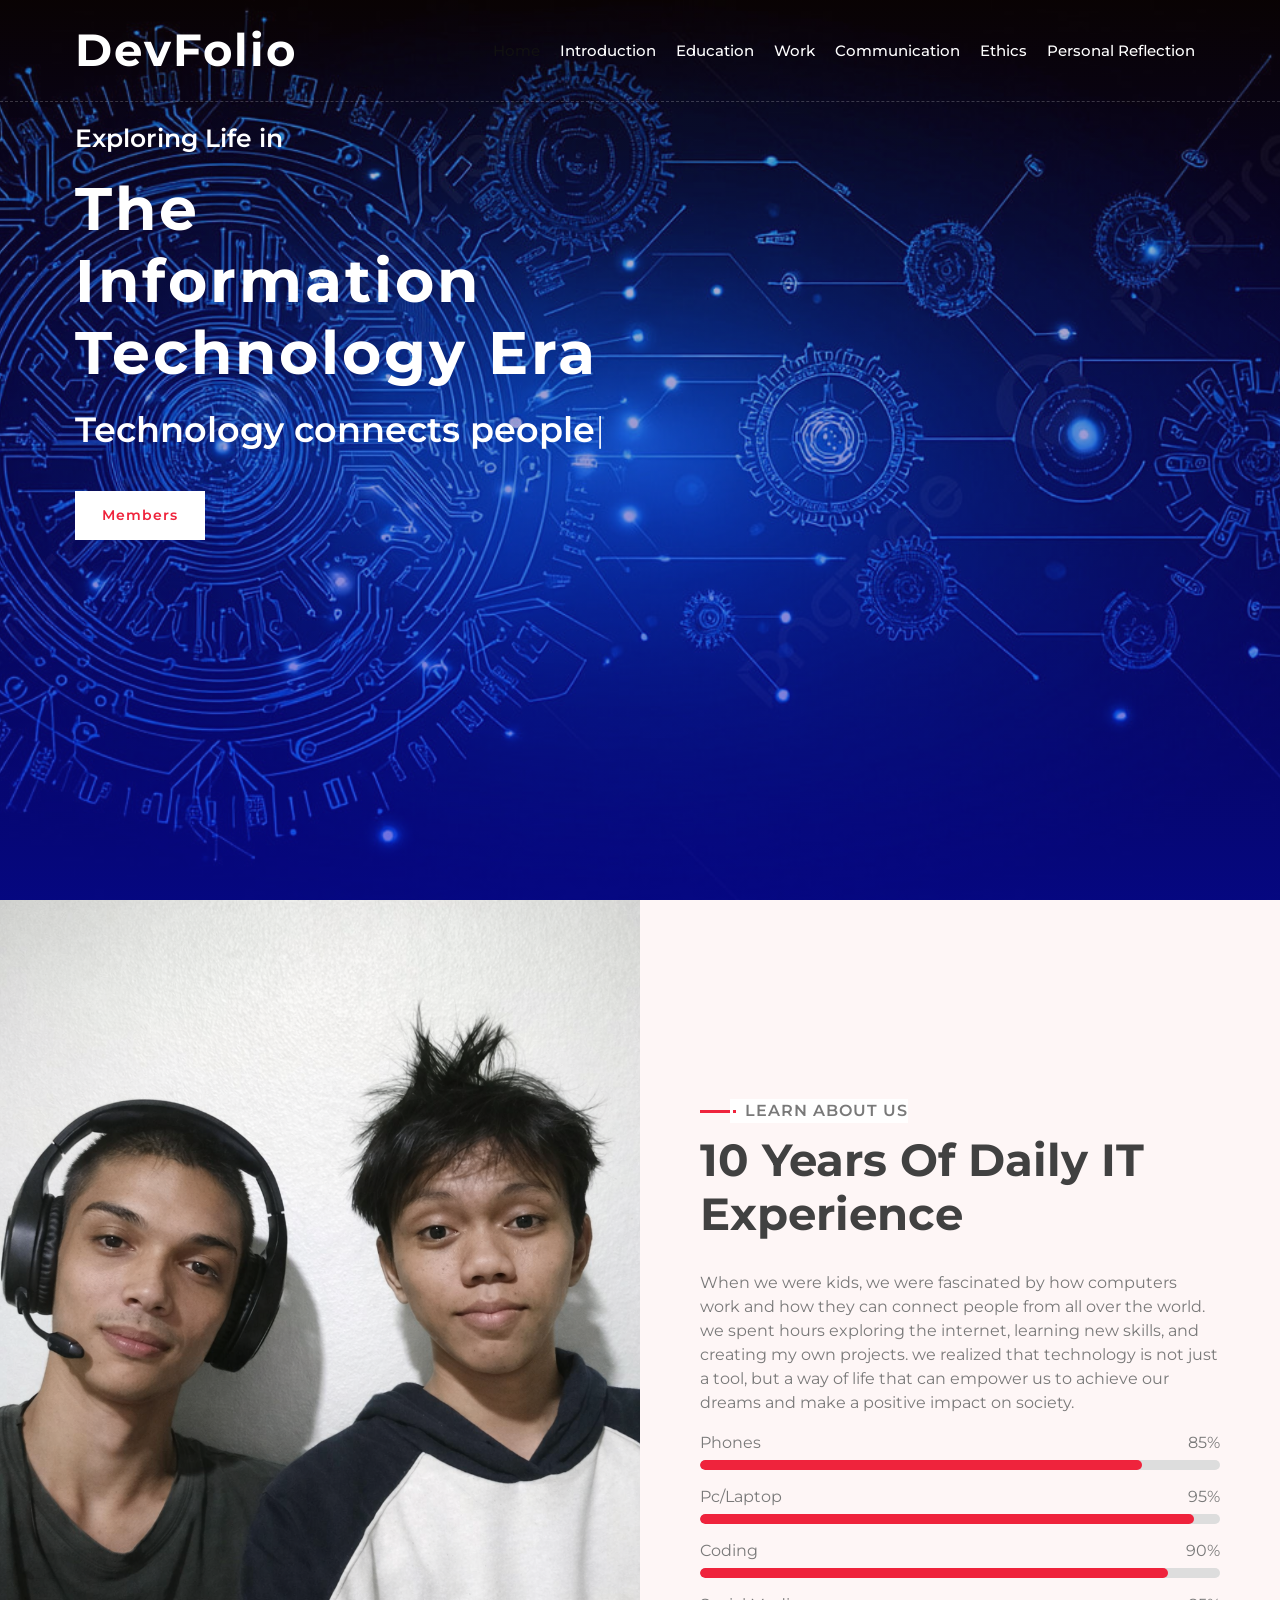
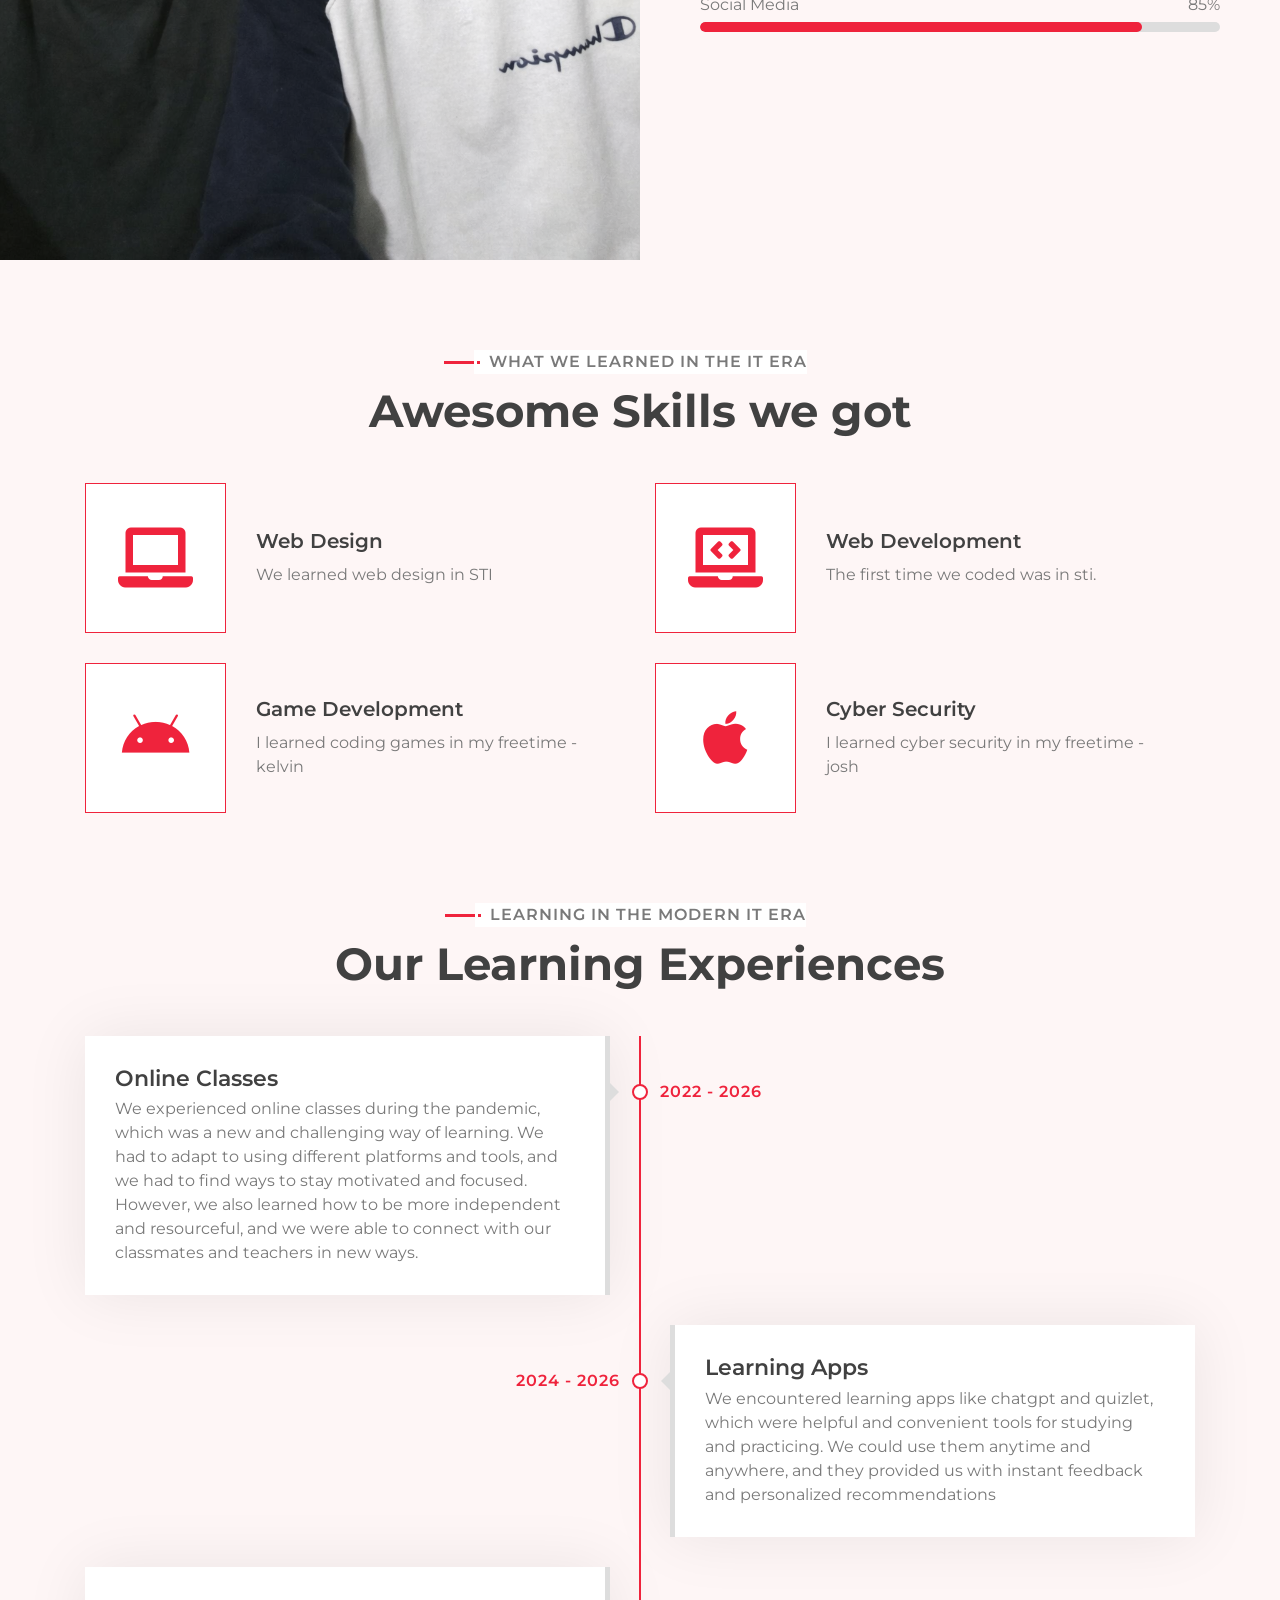
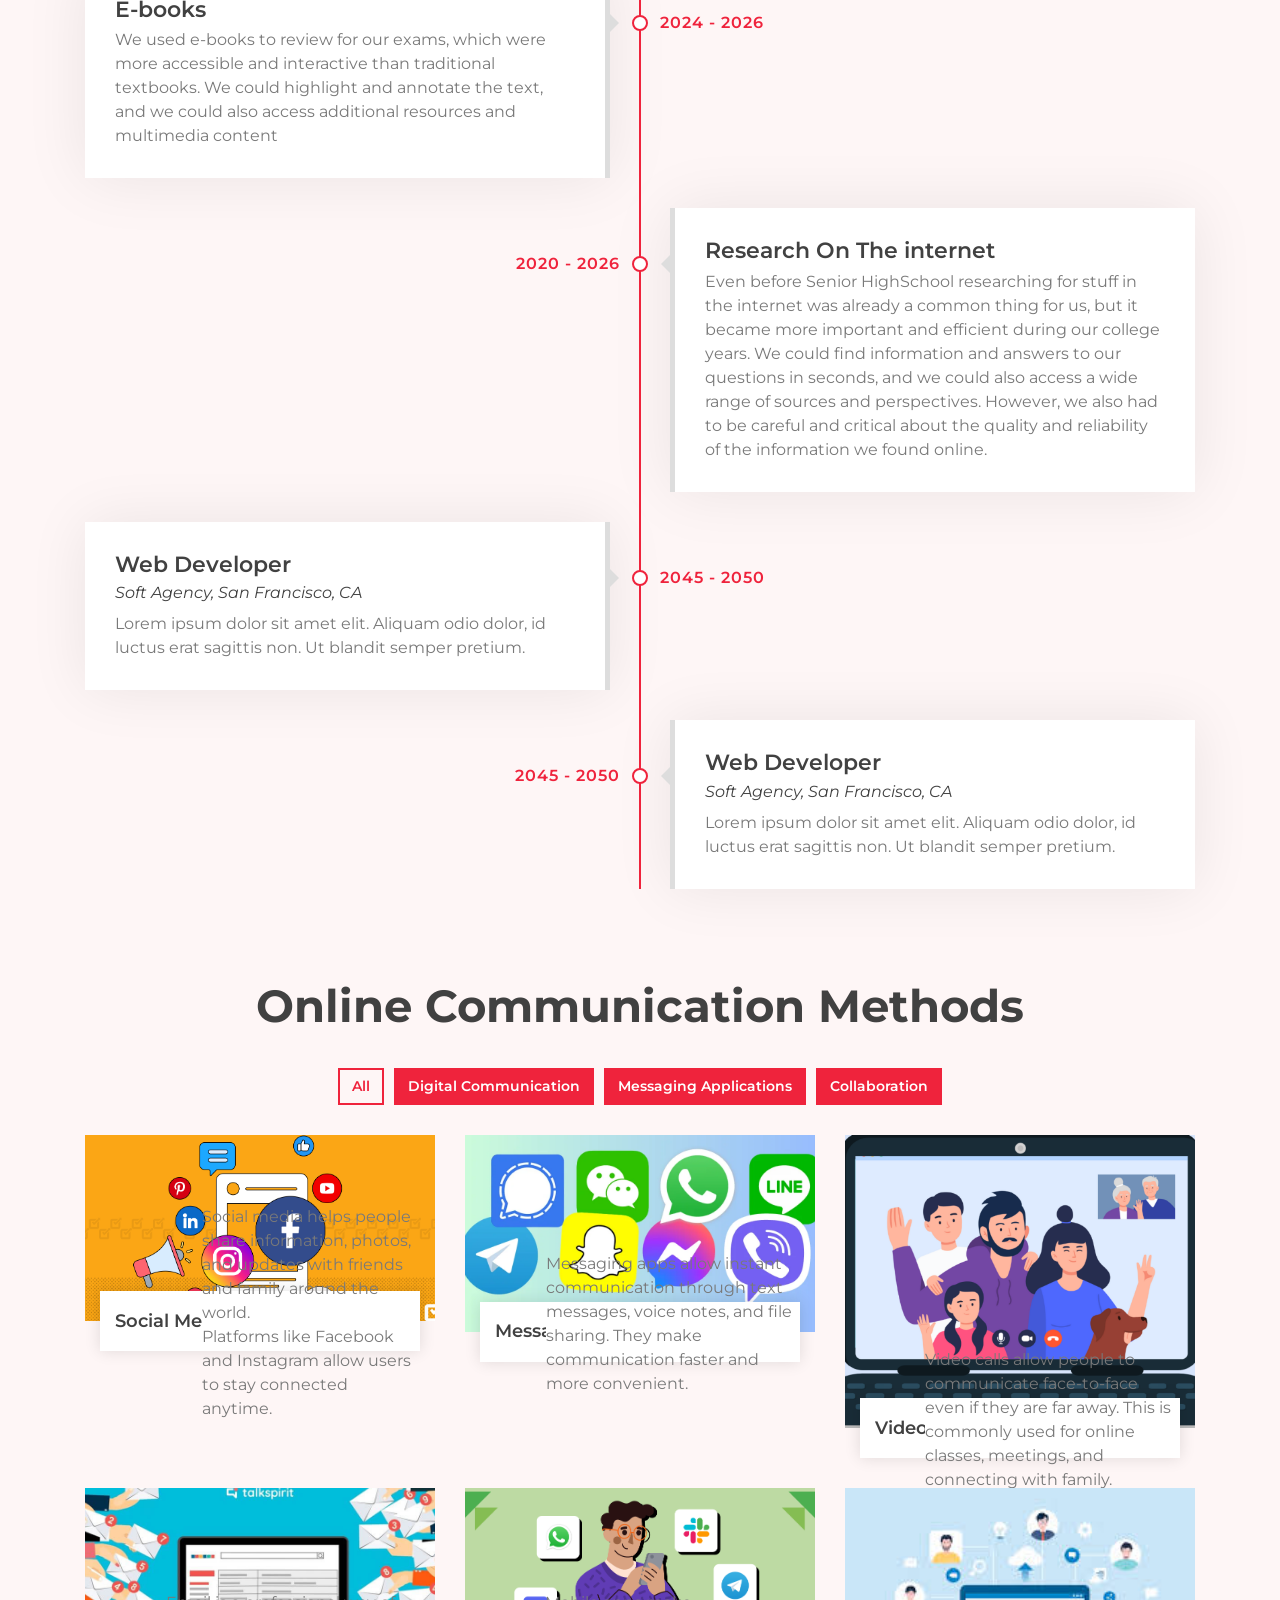
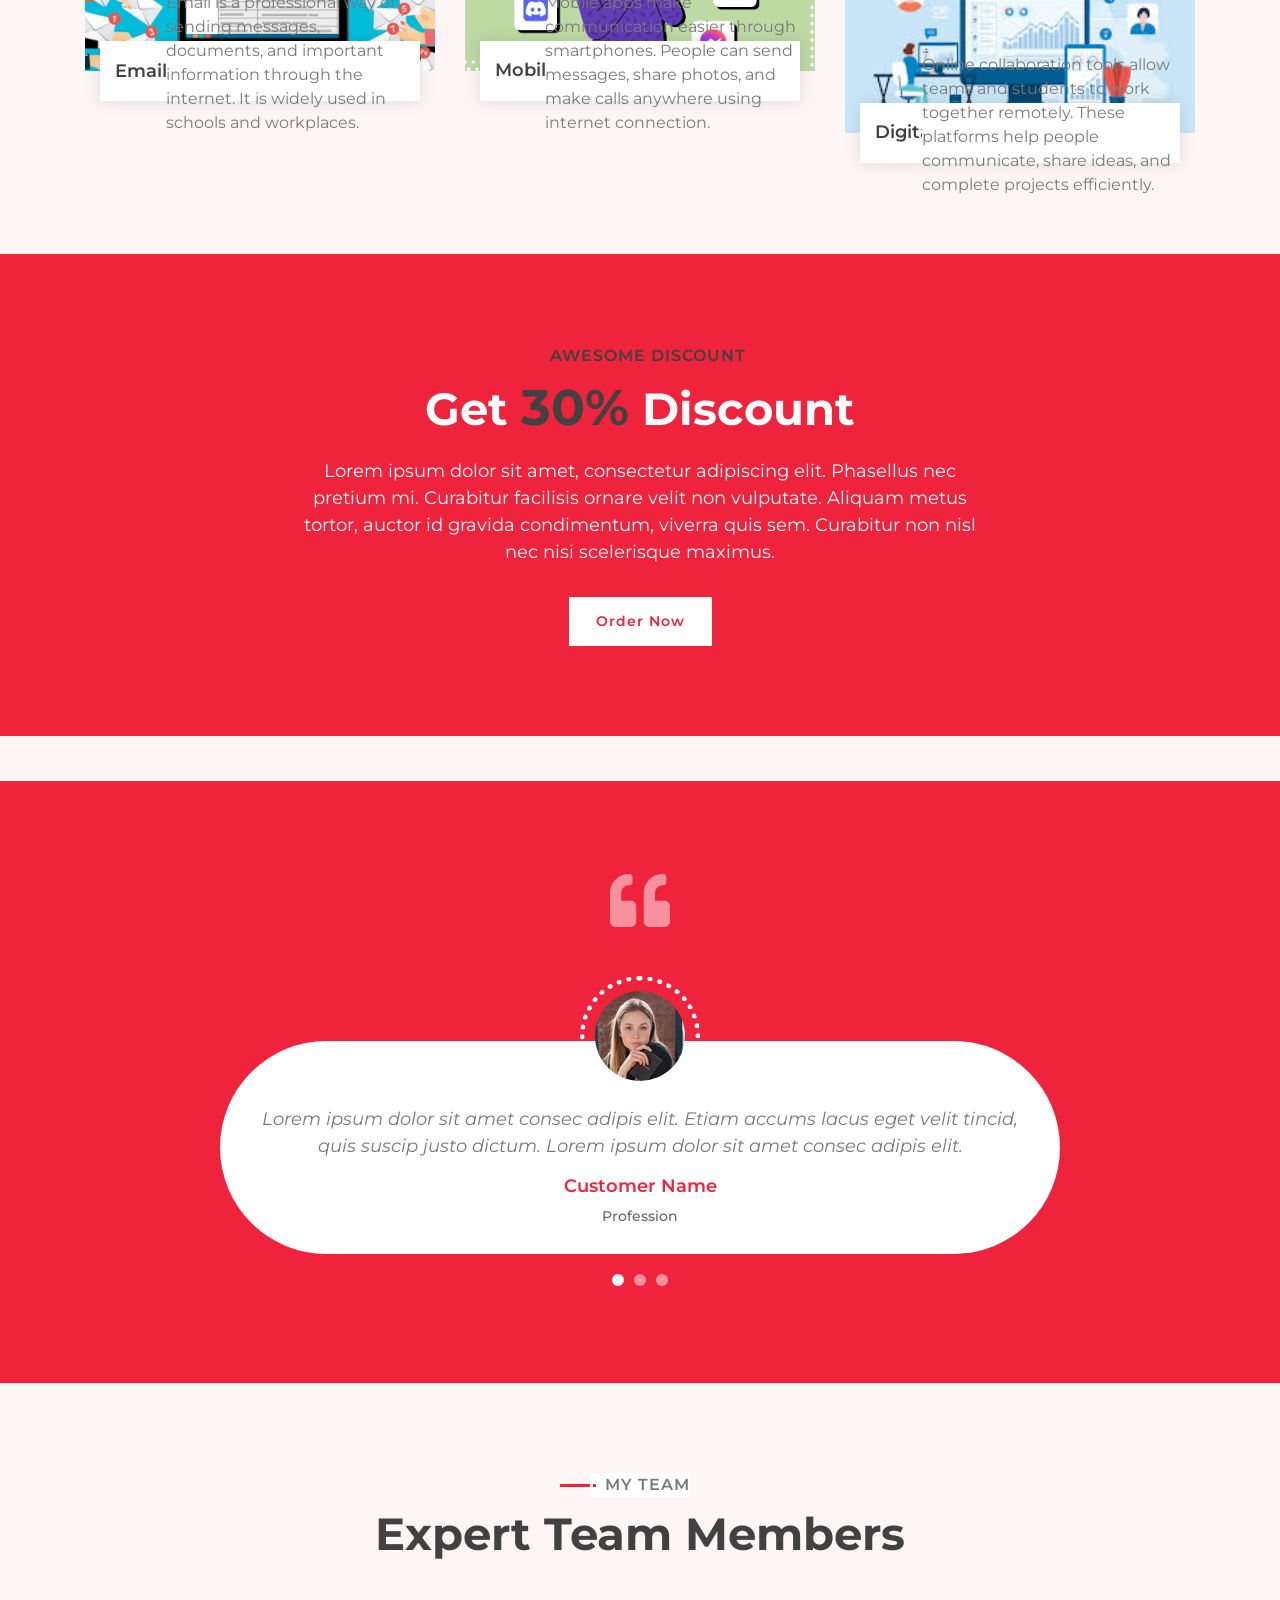
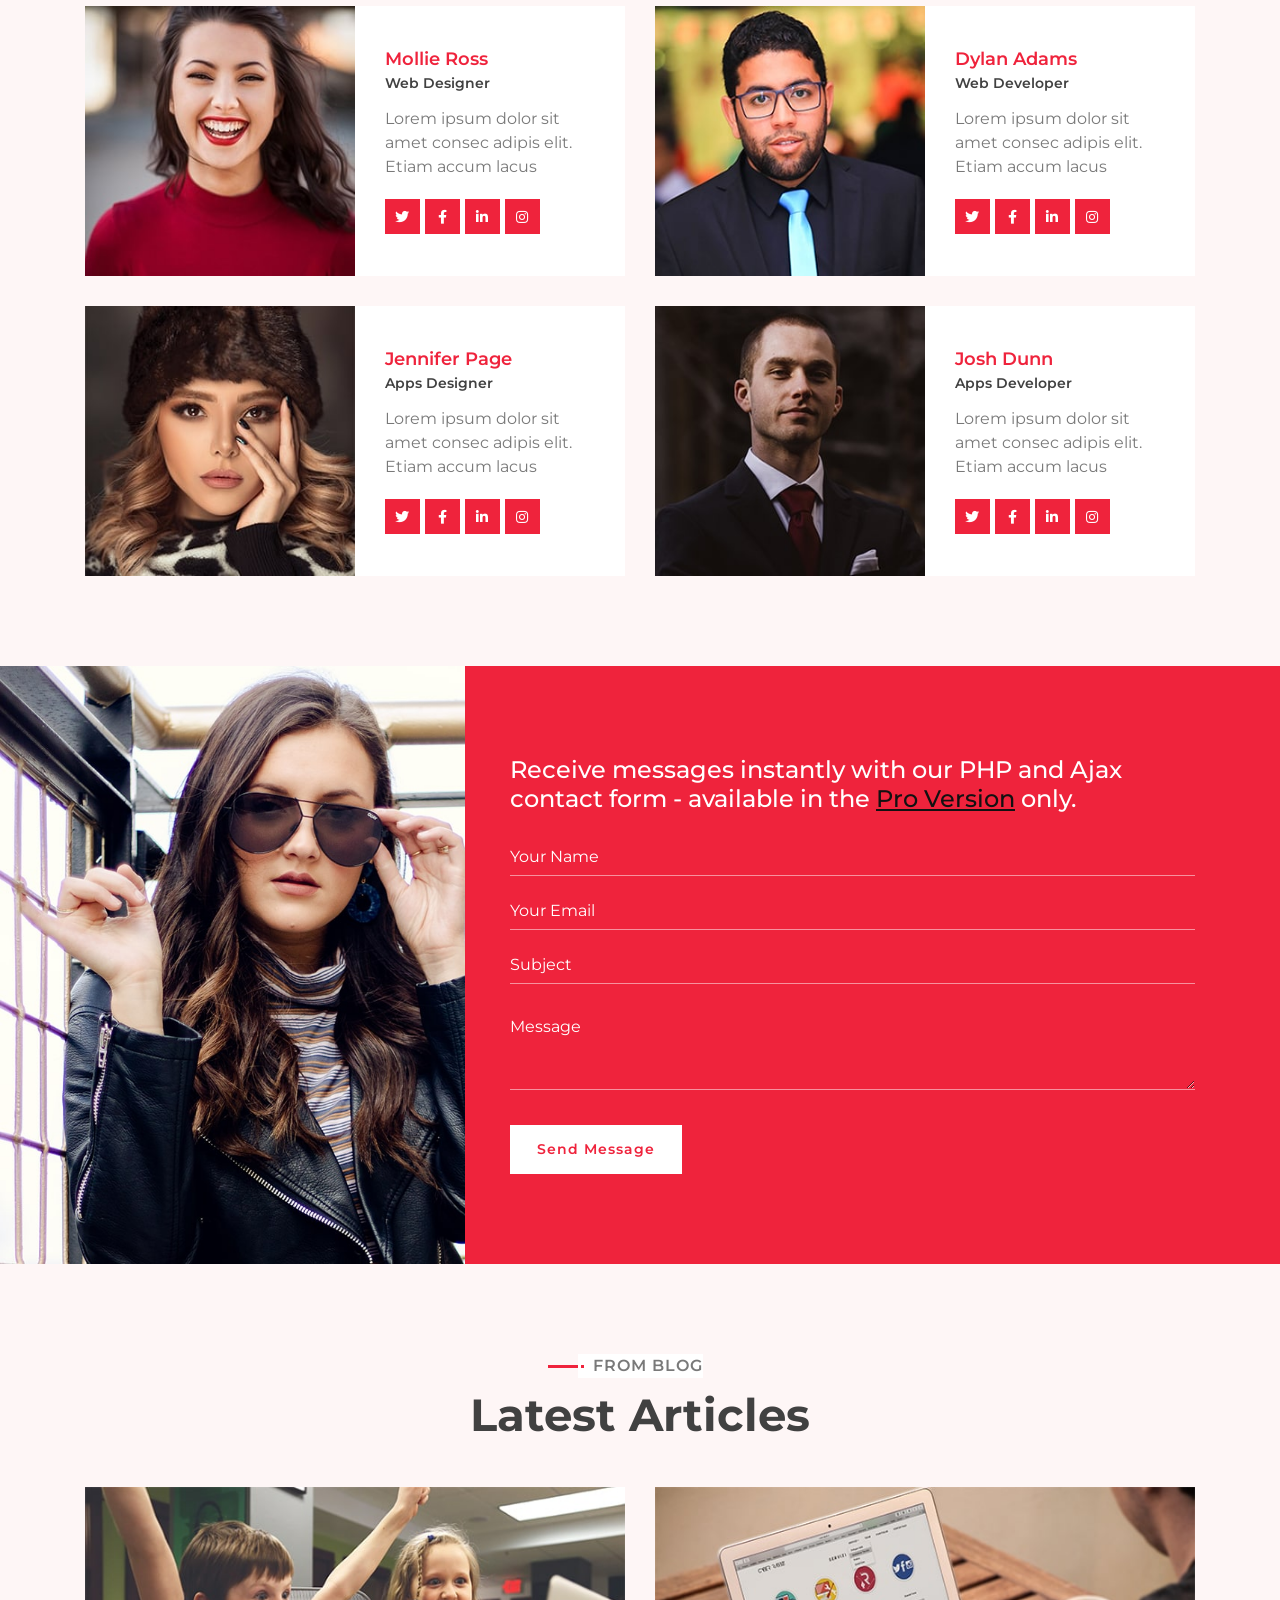
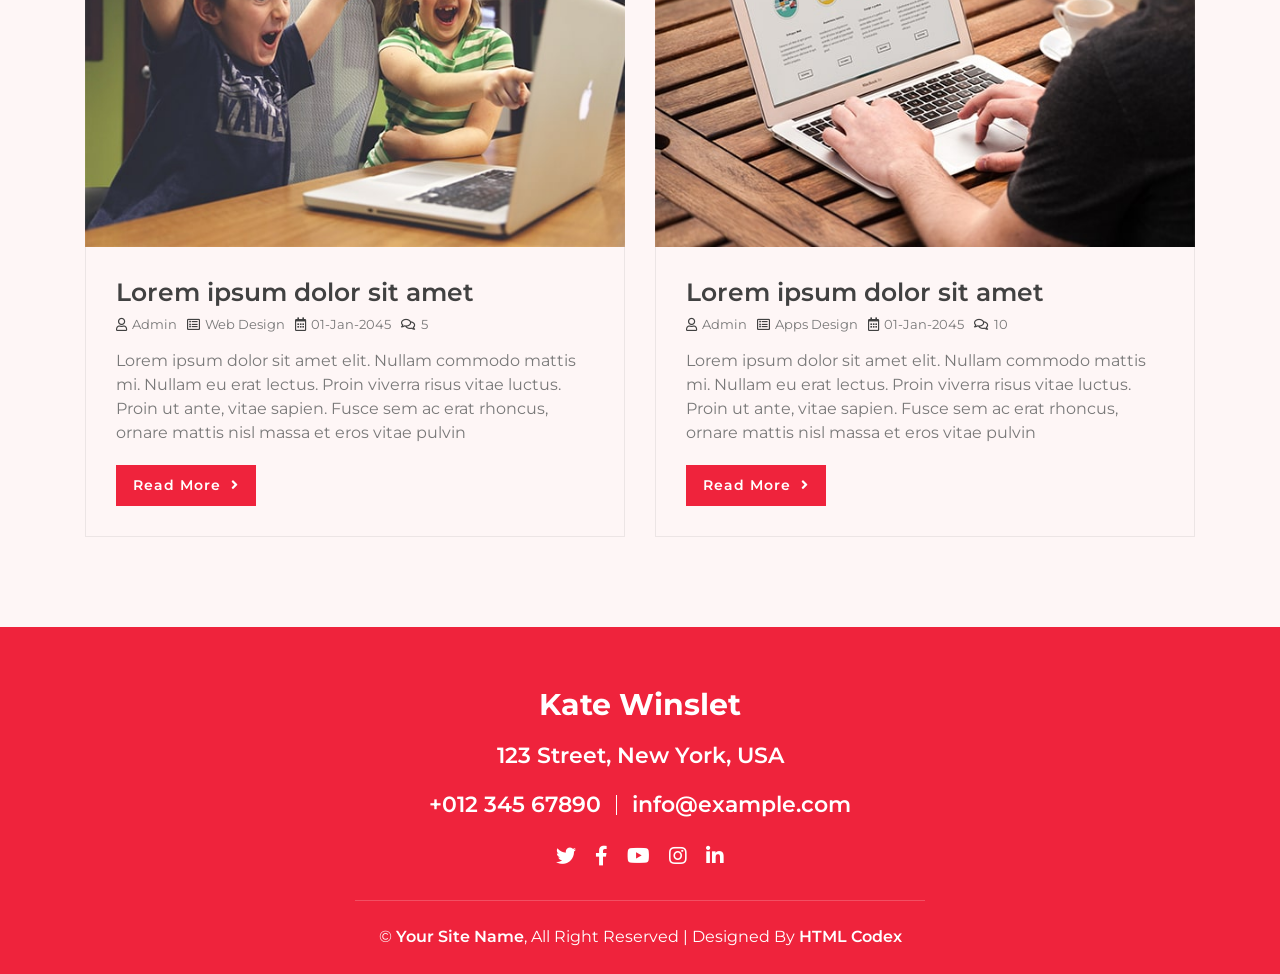
==== commit a72fbeb6: "update index.html" ====
--- a/DevFolio/index.html
+++ b/DevFolio/index.html
@@ -160,7 +160,7 @@
         
         
         <!-- Service Start -->
-        <div class="service" >
+        <div class="service" id="service">
             <div class="container">
                 <div class="section-header text-center wow zoomIn" data-wow-delay="0.1s">
                     <p>What we learned in the IT Era</p>
@@ -226,7 +226,7 @@
         
         
          <!-- Experience Start -->
-        <div class="experience" id="service">
+        <div class="experience" id="experience">
             <div class="container">
                 <header class="section-header text-center wow zoomIn" data-wow-delay="0.1s">
                     <p>Learning in the Modern IT Era</p>
@@ -282,7 +282,7 @@
                             </p>
                         </div>
                     </div>
-                    <!--<div class="timeline-item left wow slideInLeft" data-wow-delay="0.1s">
+                    <div class="timeline-item left wow slideInLeft" data-wow-delay="0.1s">
                         <div class="timeline-text">
                             <div class="timeline-date">2045 - 2050</div>
                             <h2>Web Developer</h2>
@@ -301,88 +301,33 @@
                                 Lorem ipsum dolor sit amet elit. Aliquam odio dolor, id luctus erat sagittis non. Ut blandit semper pretium.
                             </p>
                         </div>
-                    </div>-->
+                    </div>
                 </div>
             </div>
         </div>
          <!--Job Experience End -->
         
         
-        <!-- Banner Start -->
-        <div class="banner wow zoomIn" data-wow-delay="0.1s" id="experience" >
-            <div class="container">
-                <div class="section-header text-center">
-                    <h2>Digital<span>WorkSpace</span></h2>
-                </div>
-                <div class="container banner-text">
-                    <p>
-                        Information Technology (IT) plays a major role in todays digital workspace. 
-                        It enables us to communicate, collaborate, and innovate in ways that were not p
-                        ossible before. With IT, we can work from anywhere, access information and resources 
-                        instantly, and create new products and services that can improve our lives and the world around us.
-                    </p>
-                </div>
-            </div>
-        </div>
-        <!-- Banner End -->
-
-        <!-- Pricing Start -->
-        <div class="pricing" id="pricing">
-            <div class="container">
-                <div class="section-header text-center wow zoomIn" data-wow-delay="0.1s">
-                    <h2>Comparison On The Old and New Generation</h2>
-                </div>
-                <div class="row justify-content-center">
-                    <div class="col-lg-4 col-md-6 wow fadeInUp" data-wow-delay="0.1s">
-                        <div class="pricing-item">
-                            <h3>Traditional Workplace</h3>
-                            <div class="price">
-                                <h2>THEN</h2>
-                            </div>
-                            <ul>
-                                <li>Paper documents</li>
-                                <li>Face-to-face meetings</li>
-                                <li>Office-only work</li>
-                                <li>Physical filing cabinets</li>
-                                <li>Manual scheduling</li>
-                            </ul>
-                        </div>
-                    </div>
-                    <div class="col-lg-4 col-md-6 wow fadeInUp" data-wow-delay="0.3s">
-                        <div class="pricing-item">
-                            <h3>NOW (Digital Workplace)</h3>
-                            <div class="price">
-                                <h2>NOW</h2>
-                            </div>
-                            <ul>
-                                <li>Cloud storage</li>
-                                <li>Video meetings</li>
-                                <li>Remote or hybrid work</li>
-                                <li>Online databases</li>
-                                <li>Digital calendars</li>
-                            </ul>
-                        </div>
-                    </div>
-                </div>
-            </div>
-        </div>
-        <!-- Pricing End -->
-
-
+
+
+        <!-- Portfolio Start -->
+       
+        <!-- Team Start -->
+    
         <!-- Portfolio Start -->
         <div class="portfolio" id="portfolio">
             <div class="container">
                 <div class="section-header text-center wow zoomIn" data-wow-delay="0.1s">
-                    <p>My Portfolio</p>
-                    <h2>My Excellent Portfolio</h2>
+             
+                    <h2>Online Communication Methods</h2>
                 </div>
                 <div class="row">
                     <div class="col-12">
                         <ul id="portfolio-filter">
                             <li data-filter="*" class="filter-active">All</li>
-                            <li data-filter=".filter-1">Web Design</li>
-                            <li data-filter=".filter-2">Mobile Apps</li>
-                            <li data-filter=".filter-3">Game Dev</li>
+                            <li data-filter=".filter-1">Digital Communication</li>
+                            <li data-filter=".filter-2">Messaging Applications</li>
+                            <li data-filter=".filter-3">Collaboration</li>
                         </ul>
                     </div>
                 </div>
@@ -390,66 +335,71 @@
                     <div class="col-lg-4 col-md-6 col-sm-12 portfolio-item filter-1 wow fadeInUp" data-wow-delay="0.0s">
                         <div class="portfolio-wrap">
                             <div class="portfolio-img">
-                                <img src="img/portfolio-1.jpg" alt="Image">
+                                <img src="img/Content-Blog-Banner_Q3-2023_1125x600_73-Social-Media-Platforms.png" alt="Image">
                             </div>
                             <div class="portfolio-text">
-                                <h3>eCommerce Website</h3>
-                                <a class="btn" href="img/portfolio-1.jpg" data-lightbox="portfolio">+</a>
+                                <h3>Social Media Platforms</h3>
+                                <p>Social media helps people share information, photos, <br>
+                                and updates with friends and family around the world. <br>
+                                Platforms like Facebook and Instagram allow users to stay connected anytime.</p>
+                               
                             </div>
                         </div>
                     </div>
                     <div class="col-lg-4 col-md-6 col-sm-12 portfolio-item filter-2 wow fadeInUp" data-wow-delay="0.2s">
                         <div class="portfolio-wrap">
                             <div class="portfolio-img">
-                                <img src="img/portfolio-2.jpg" alt="Image">
+                                <img src="img/title-image-4-1024x576.png.png" alt="Image">
                             </div>
                             <div class="portfolio-text">
-                                <h3>Product Landing Page</h3>
-                                <a class="btn" href="img/portfolio-2.jpg" data-lightbox="portfolio">+</a>
+                                <h3>Messaging Applications</h3>
+                                <p>Messaging apps allow instant communication through text messages, voice notes, and file sharing. They make communication faster and more convenient.</p>
+                                
                             </div>
                         </div>
                     </div>
                     <div class="col-lg-4 col-md-6 col-sm-12 portfolio-item filter-3 wow fadeInUp" data-wow-delay="0.4s">
                         <div class="portfolio-wrap">
                             <div class="portfolio-img">
-                                <img src="img/portfolio-3.jpg" alt="Image">
+                                <img src="img/HH007-qz2p0b4gp3mwx8pfnf4bljuanquyc0hsqhxkxp53wg.png" alt="Image">
                             </div>
                             <div class="portfolio-text">
-                                <h3>JavaScript quiz game</h3>
-                                <a class="btn" href="img/portfolio-3.jpg" data-lightbox="portfolio">+</a>
+                                <h3>Video Call Technology</h3>
+                                <p>Video calls allow people to communicate face-to-face even if they are far away. This is commonly used for online classes, meetings, and connecting with family.</p>
+                               
                             </div>
                         </div>
                     </div>
                     <div class="col-lg-4 col-md-6 col-sm-12 portfolio-item filter-1 wow fadeInUp" data-wow-delay="0.6s">
                         <div class="portfolio-wrap">
                             <div class="portfolio-img">
-                                <img src="img/portfolio-4.jpg" alt="Image">
+                                <img src="img/675310437eb8adb73e61dfbf_Article-email-communication-interne-1.png" alt="Image">
                             </div>
                             <div class="portfolio-text">
-                                <h3>JavaScript drawing</h3>
-                                <a class="btn" href="img/portfolio-4.jpg" data-lightbox="portfolio">+</a>
+                                <h3>Email Communication</h3>
+                                <p>Email is a professional way of sending messages, documents, and important information through the internet. It is widely used in schools and workplaces.</p>
                             </div>
                         </div>
                     </div>
                     <div class="col-lg-4 col-md-6 col-sm-12 portfolio-item filter-2 wow fadeInUp" data-wow-delay="0.8s">
                         <div class="portfolio-wrap">
                             <div class="portfolio-img">
-                                <img src="img/portfolio-5.jpg" alt="Image">
+                                <img src="img/Popular-communication-apps-for-customer-support-min.png" alt="Image">
                             </div>
                             <div class="portfolio-text">
-                                <h3>Social Mobile Apps</h3>
-                                <a class="btn" href="img/portfolio-5.jpg" data-lightbox="portfolio">+</a>
+                                <h3>Mobile Communication Apps</h3>
+                                <p>Mobile apps make communication easier through smartphones. People can send messages, share photos, and make calls anywhere using internet connection.</p>
                             </div>
                         </div>
                     </div>
                     <div class="col-lg-4 col-md-6 col-sm-12 portfolio-item filter-3 wow fadeInUp" data-wow-delay="1s">
                         <div class="portfolio-wrap">
                             <div class="portfolio-img">
-                                <img src="img/portfolio-6.jpg" alt="Image">
+                                <img src="img/image (1).png" alt="Image">
                             </div>
                             <div class="portfolio-text">
-                                <h3>Company Website</h3>
-                                <a class="btn" href="img/portfolio-6.jpg" data-lightbox="portfolio">+</a>
+                                <h3>Digital Collaboration Tools</h3>
+                                <p>Online collaboration tools allow teams and students to work together remotely. These platforms help people communicate, share ideas, and complete projects efficiently.</p>
                             </div>
                         </div>
                     </div>
@@ -457,21 +407,24 @@
             </div>
         </div>
         <!-- Portfolio End -->
-        
+
+
+    
+        <!-- Team End -->
+           <!-- Portfolio end -->
+
+       
         
         <!-- Banner Start -->
-        <div class="banner wow zoomIn" data-wow-delay="0.1s" id="review">
+        <div class="banner wow zoomIn" data-wow-delay="0.1s">
             <div class="container">
                 <div class="section-header text-center">
-                    <h2>Digital <span>Responsibility</span></h2>
+                    <p>Awesome Discount</p>
+                    <h2>Get <span>30%</span> Discount</h2>
                 </div>
                 <div class="container banner-text">
                     <p>
-                        The digital world offers many advantages, but it also comes with challenges. Cyberbullying occurs when people use the 
-                        internet to harass or hurt others, which can affect a person’s well-being. Data privacy is another concern, as personal 
-                        information shared online can be misused if not protected. The spread of fake news can also mislead people by sharing 
-                        false or inaccurate information. Because of these issues, practicing responsible internet use—such 
-                        as being respectful online, protecting personal data, and checking information before sharing—is very important.
+                        Lorem ipsum dolor sit amet, consectetur adipiscing elit. Phasellus nec pretium mi. Curabitur facilisis ornare velit non vulputate. Aliquam metus tortor, auctor id gravida condimentum, viverra quis sem. Curabitur non nisl nec nisi scelerisque maximus. 
                     </p>
                     <a class="btn">Order Now</a>
                 </div>
@@ -480,39 +433,53 @@
         <!-- Banner End -->
         
         
-        <!-- Ethics Start -->
-        <div class="testimonial wow fadeInUp" data-wow-delay="0.1s" >
+        <!-- Testimonial Start -->
+        <div class="testimonial wow fadeInUp" data-wow-delay="0.1s" id="review">
             <div class="container">
-                <div class="section-header text-center">
-                    <h2 style="color: white;">Ethics in the <span>Digital Age</span></h2>
-                </div>
-                <div class="row">
-                    <div class="col-lg-6">
-                        <div class="service-item" style="background-color: white; padding: 20px; border-radius: 5px;">
-                            <div class="service-text">
-                                <h3>Irresponsible Use</h3>
-                                <ul style="list-style: none;">
-                                    <li>spreading fake news</li>
-                                    <li>cyberbullying</li>
-                                </ul>
-                            </div>
-                        </div>
-                    </div>
-                    <div class="col-lg-6">
-                        <div class="service-item" style="background-color: white; padding: 20px; border-radius: 5px;">
-                            <div class="service-text">
-                                <h3>Responsible Use</h3>
-                                <ul style="list-style: none;">
-                                    <li>respectful communication</li>
-                                    <li>protecting personal data</li>
-                                </ul>
-                            </div>
-                        </div>
-                    </div>
-                </div>
-            </div>
-        </div>
-        <!-- Ethics End -->
+                <div class="testimonial-icon">
+                    <i class="fa fa-quote-left"></i>
+                </div>
+                <div class="owl-carousel testimonials-carousel">
+                    <div class="testimonial-item">
+                        <div class="testimonial-img">
+                            <img src="img/testimonial-1.jpg" alt="Image">
+                        </div>
+                        <div class="testimonial-text">
+                            <p>
+                                Lorem ipsum dolor sit amet consec adipis elit. Etiam accums lacus eget velit tincid, quis suscip justo dictum. Lorem ipsum dolor sit amet consec adipis elit.
+                            </p>
+                            <h3>Customer Name</h3>
+                            <h4>Profession</h4>
+                        </div>
+                    </div>
+                    <div class="testimonial-item">
+                        <div class="testimonial-img">
+                            <img src="img/testimonial-2.jpg" alt="Image">
+                        </div>
+                        <div class="testimonial-text">
+                            <p>
+                                Lorem ipsum dolor sit amet consec adipis elit. Etiam accums lacus eget velit tincid, quis suscip justo dictum. Lorem ipsum dolor sit amet consec adipis elit.
+                            </p>
+                            <h3>Customer Name</h3>
+                            <h4>Profession</h4>
+                        </div>
+                    </div>
+                    <div class="testimonial-item">
+                        <div class="testimonial-img">
+                            <img src="img/testimonial-3.jpg" alt="Image">
+                        </div>
+                        <div class="testimonial-text">
+                            <p>
+                                Lorem ipsum dolor sit amet consec adipis elit. Etiam accums lacus eget velit tincid, quis suscip justo dictum. Lorem ipsum dolor sit amet consec adipis elit.
+                            </p>
+                            <h3>Customer Name</h3>
+                            <h4>Profession</h4>
+                        </div>
+                    </div>
+                </div>
+            </div>
+        </div>
+        <!-- Testimonial End -->
 
 
         <!-- Team Start -->
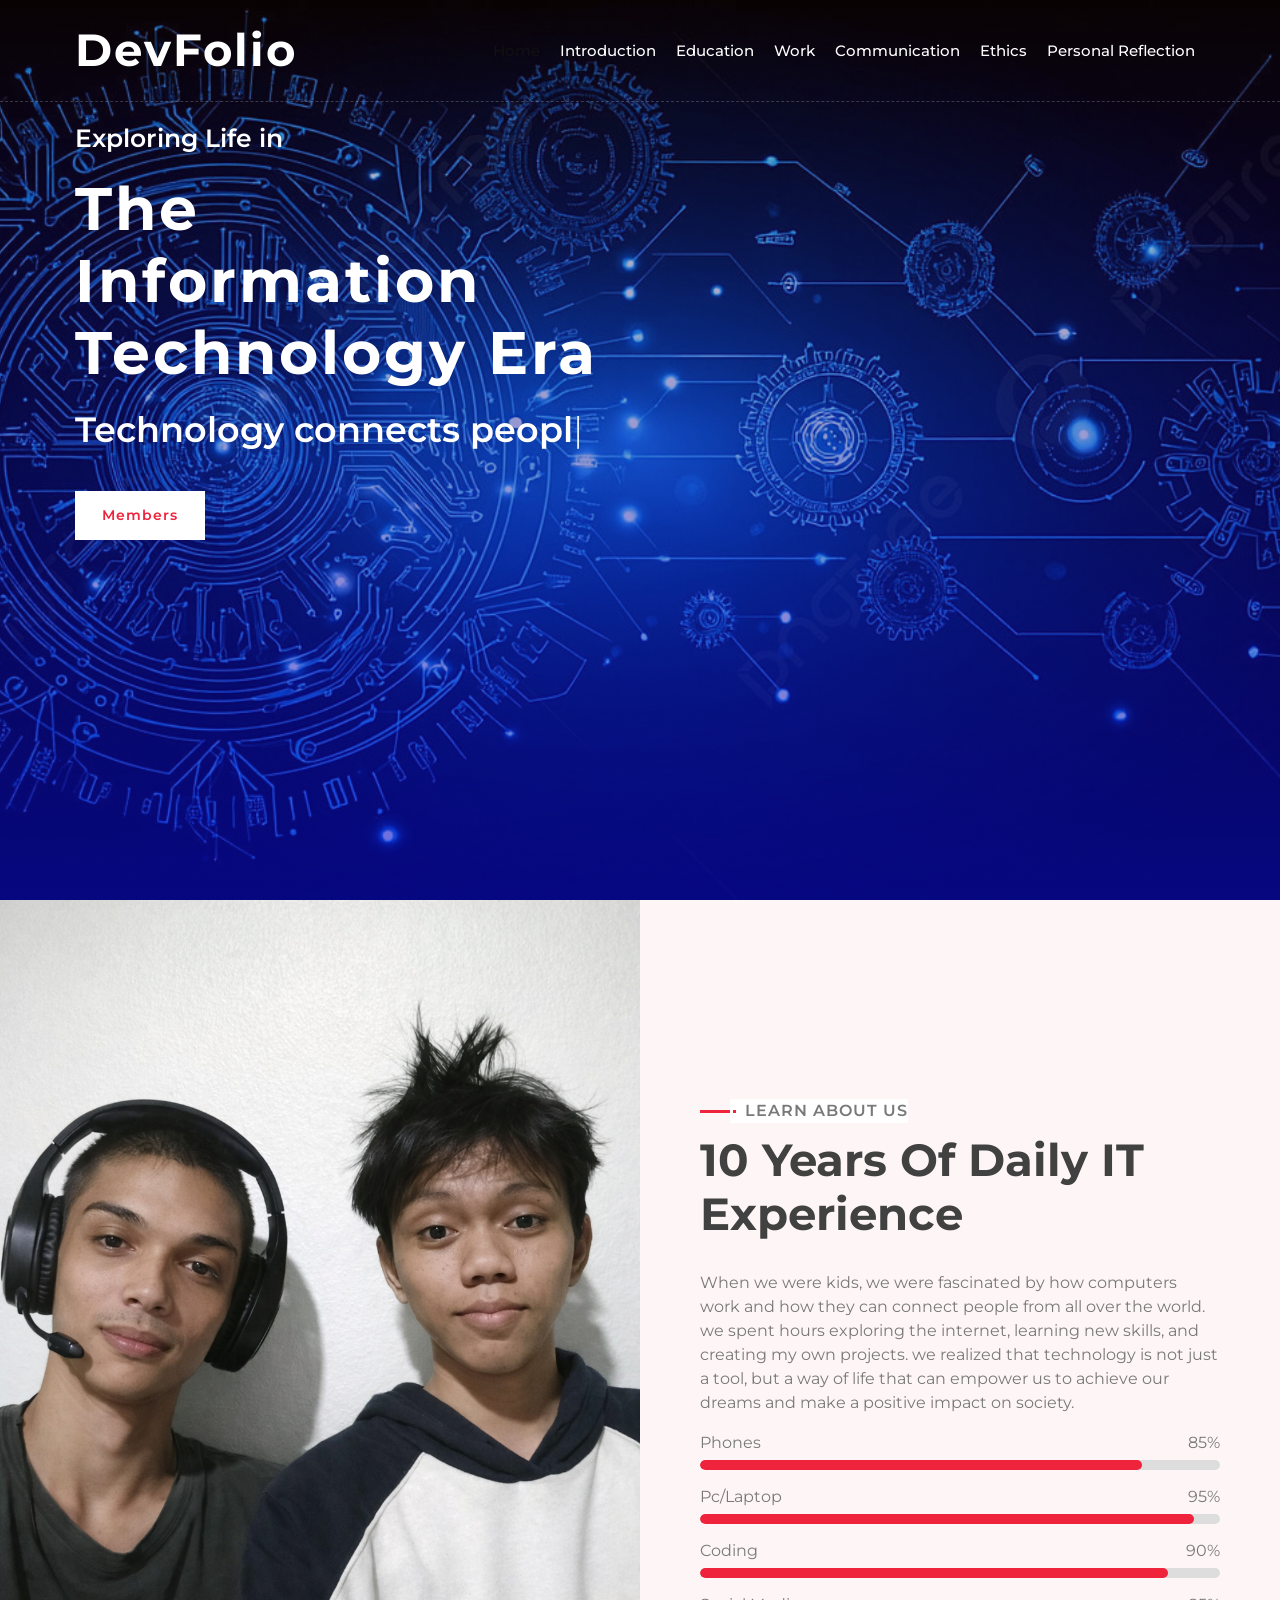
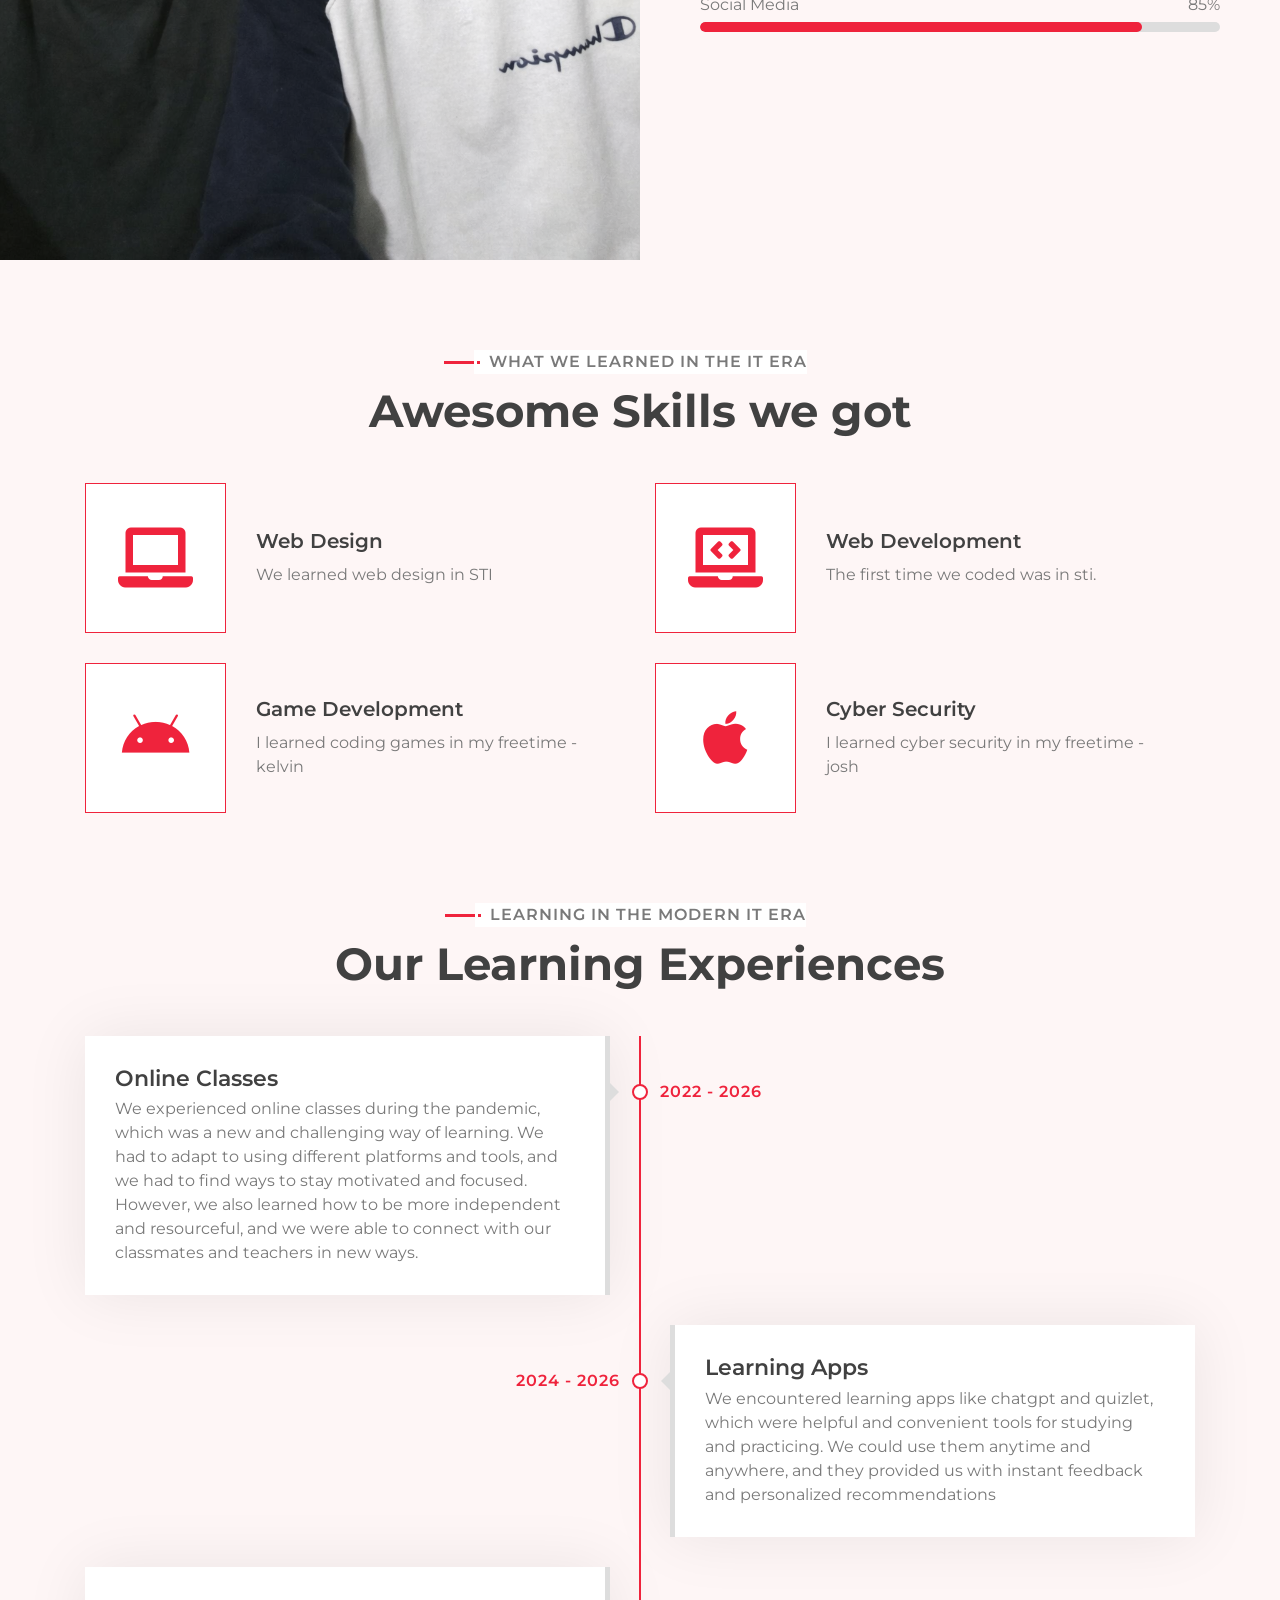
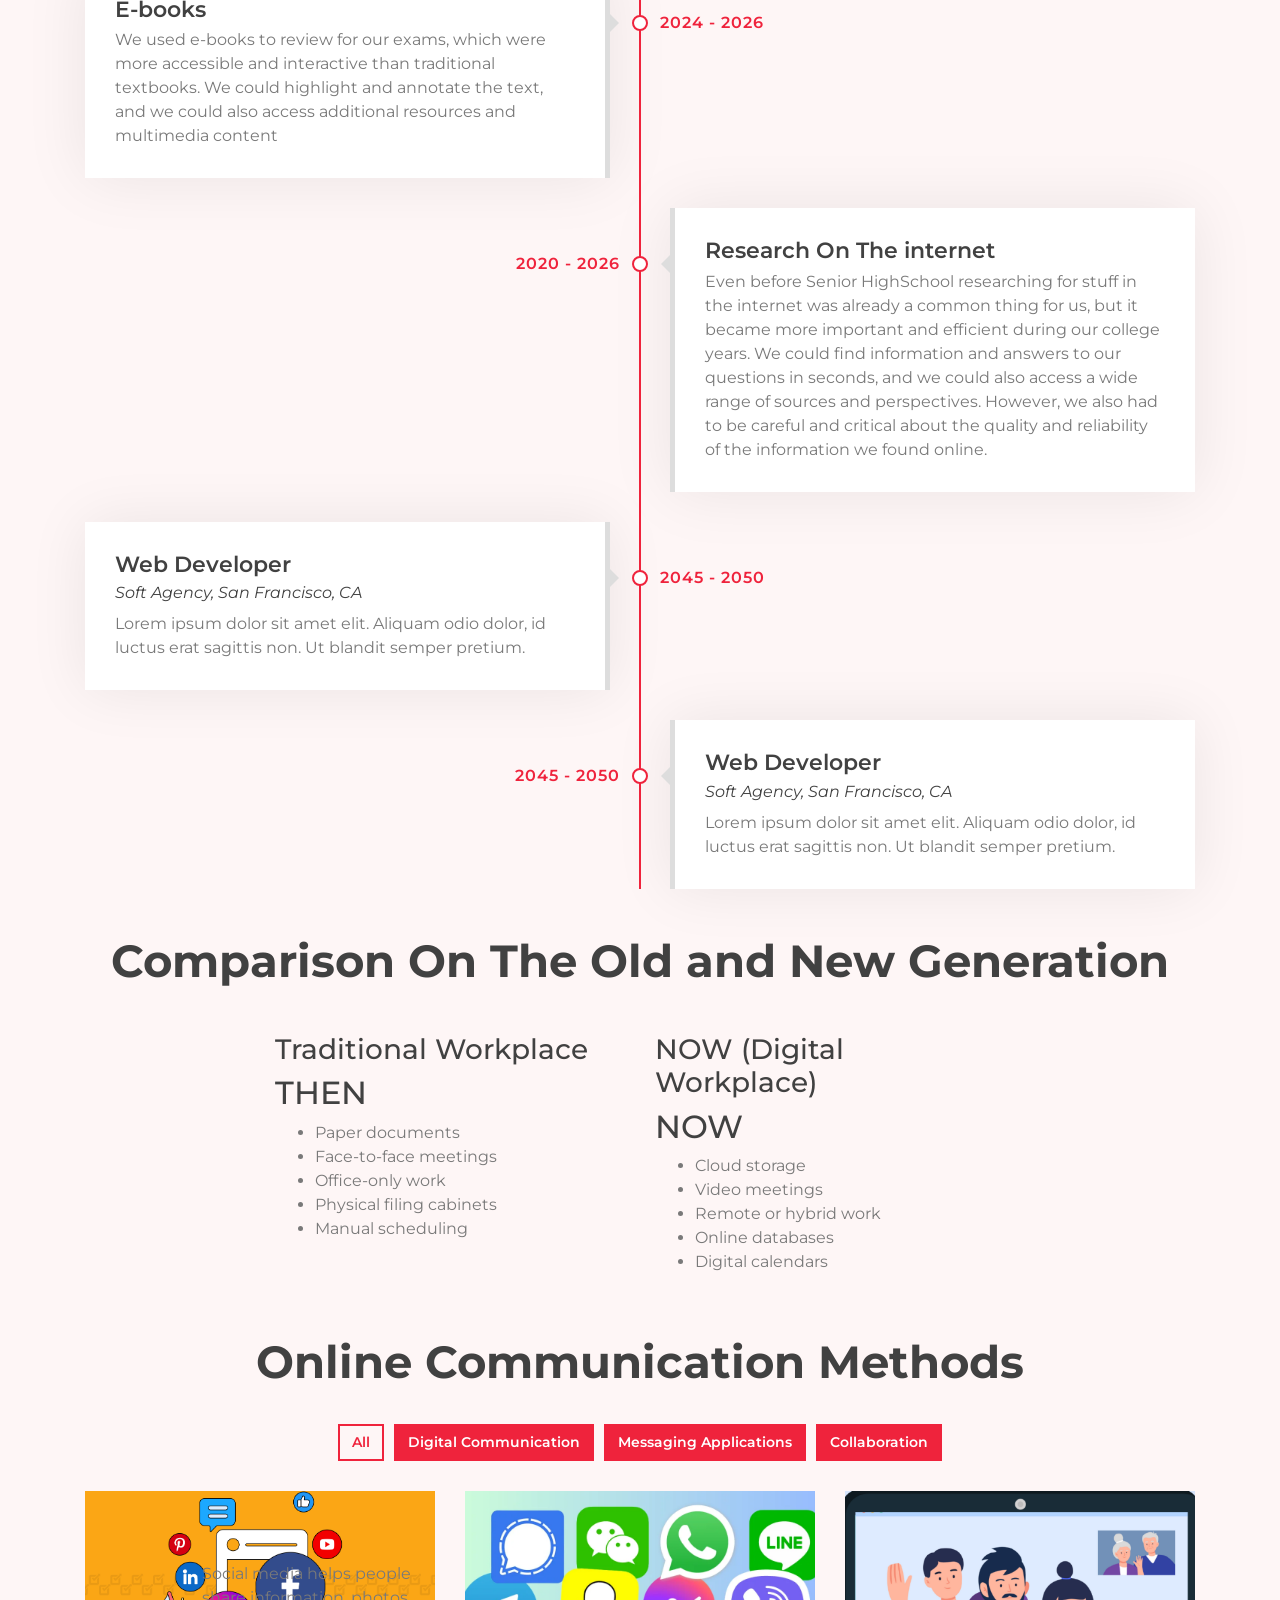
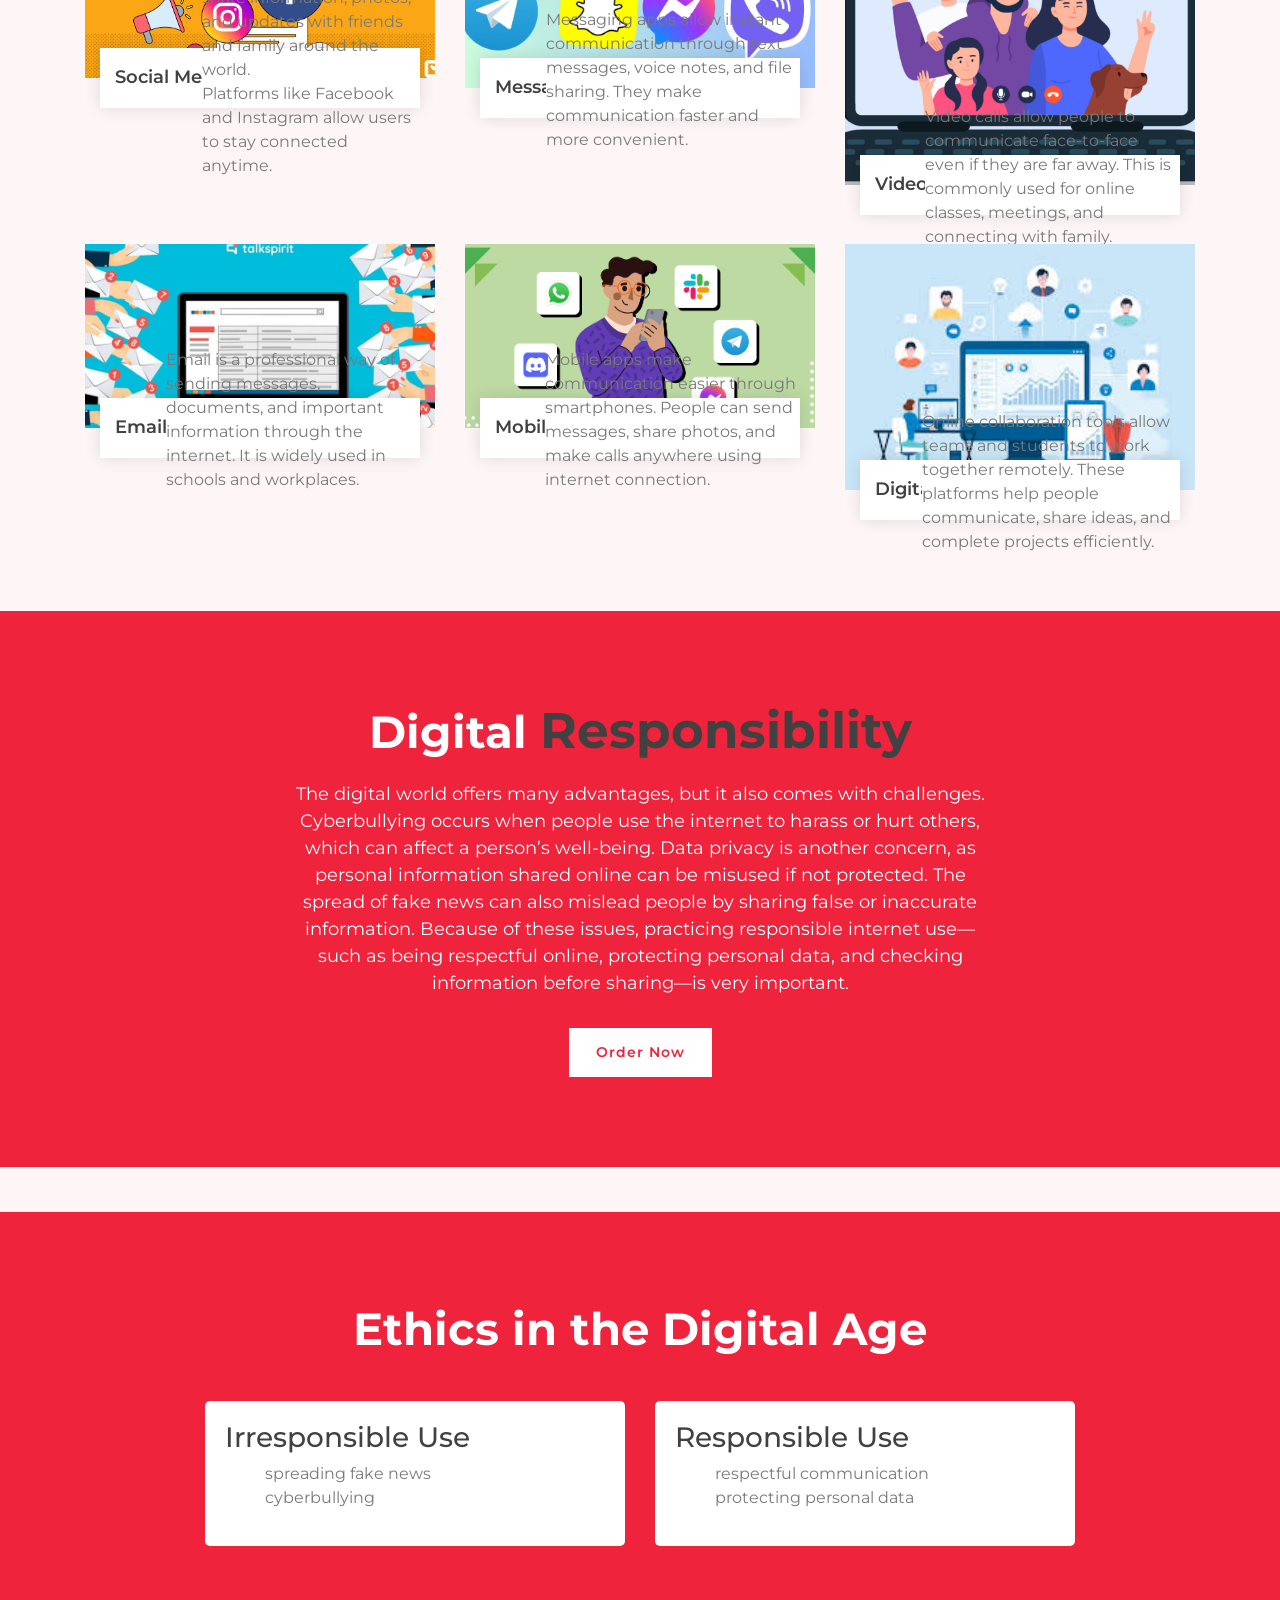
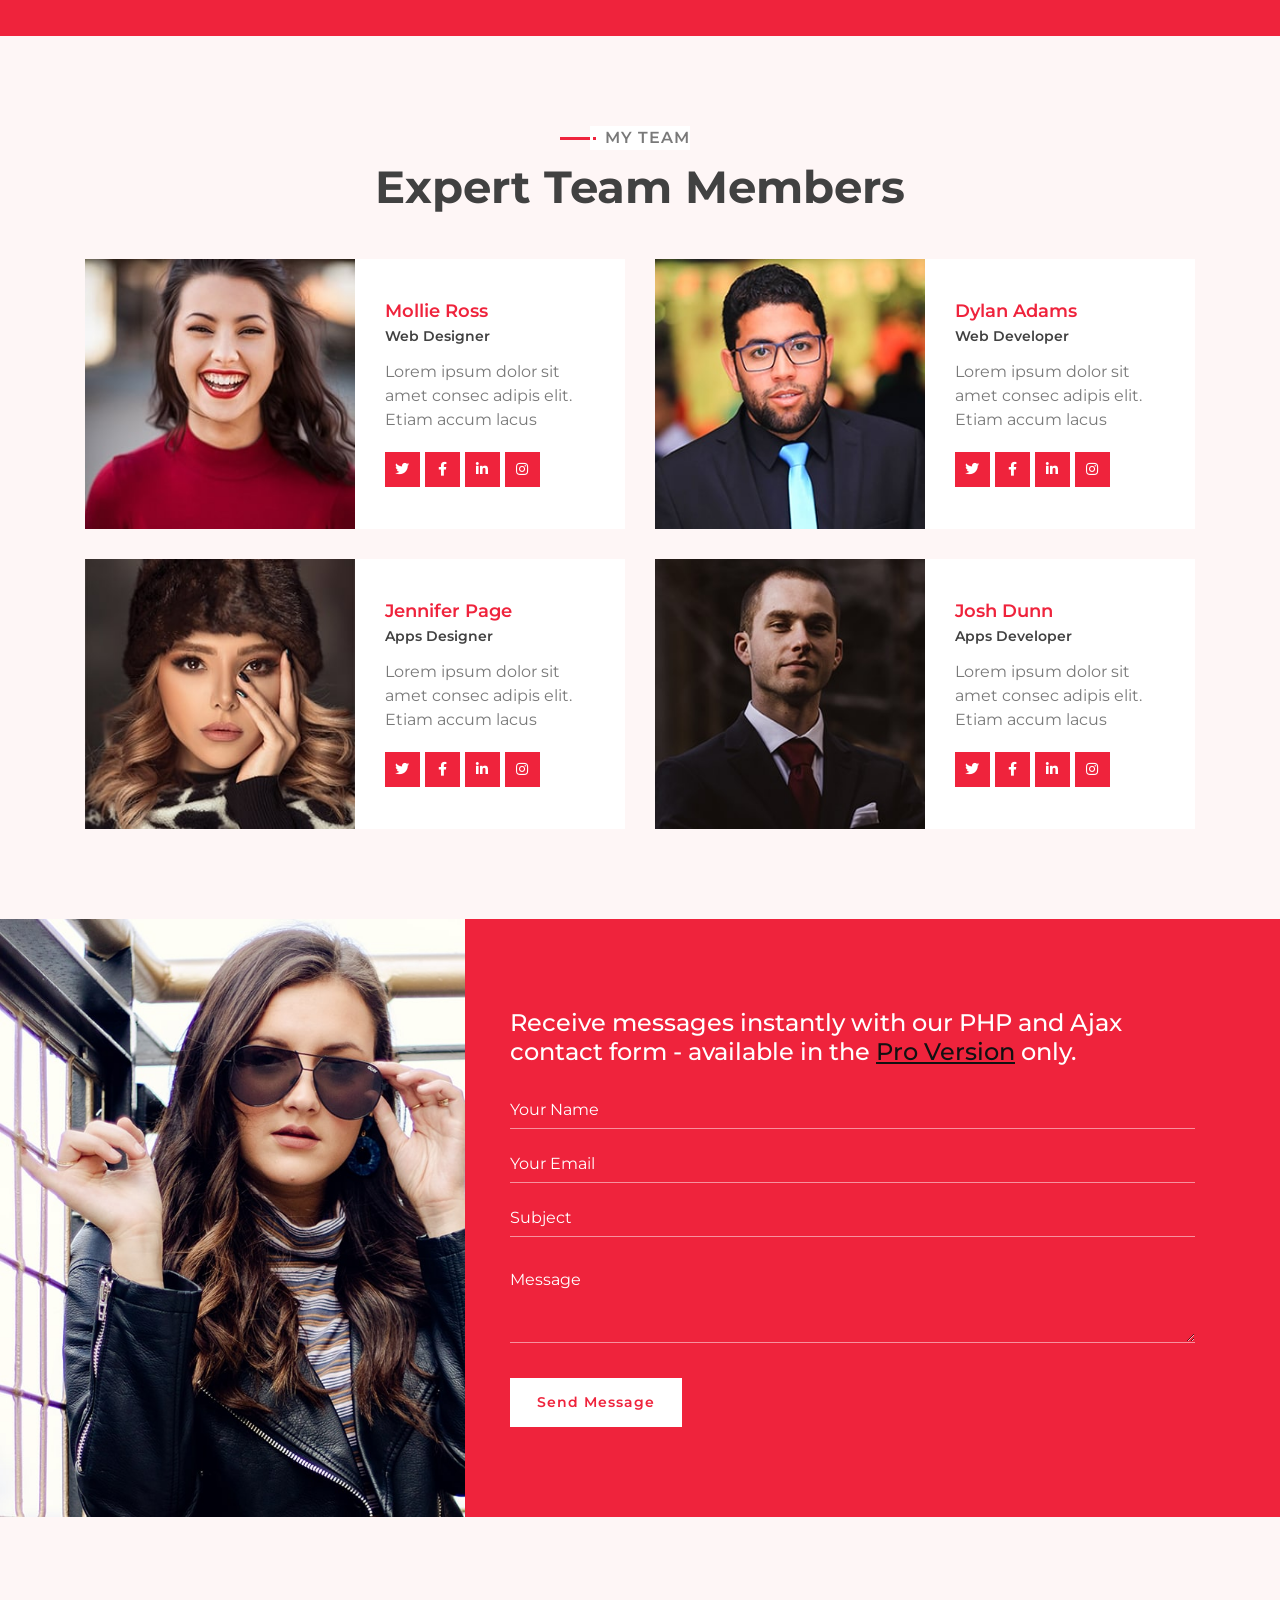
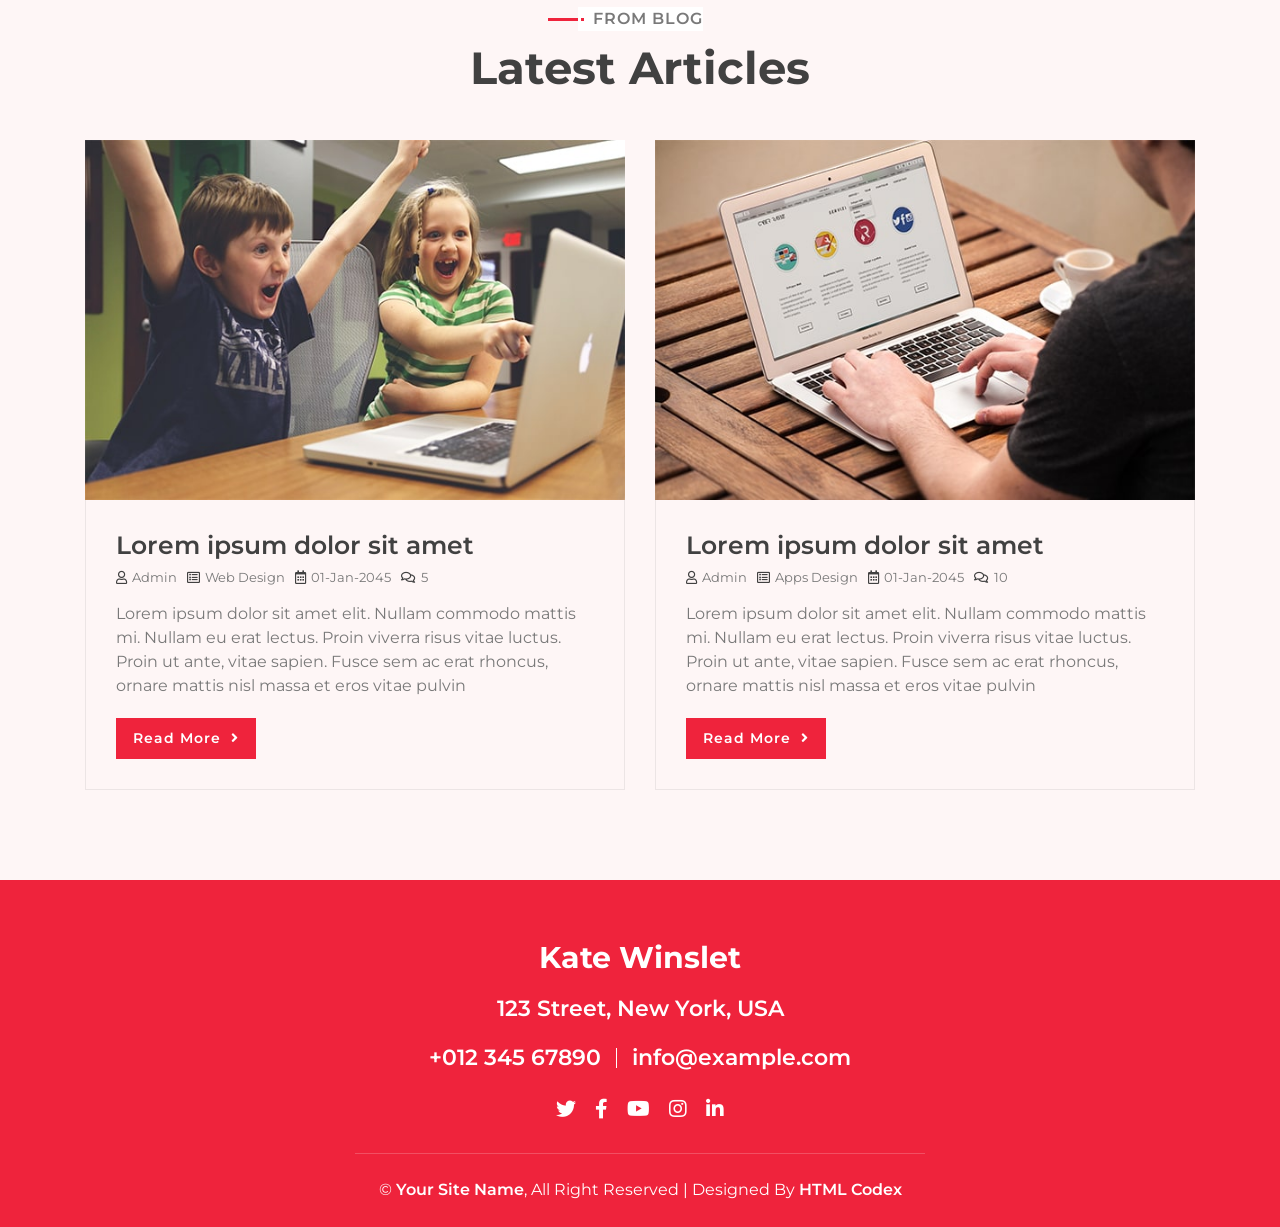
==== commit 80e9ad2f: "asdasd" ====
--- a/DevFolio/index.html
+++ b/DevFolio/index.html
@@ -160,7 +160,7 @@
         
         
         <!-- Service Start -->
-        <div class="service" id="service">
+        <div class="service" >
             <div class="container">
                 <div class="section-header text-center wow zoomIn" data-wow-delay="0.1s">
                     <p>What we learned in the IT Era</p>
@@ -226,7 +226,7 @@
         
         
          <!-- Experience Start -->
-        <div class="experience" id="experience">
+        <div class="experience" id="service">
             <div class="container">
                 <header class="section-header text-center wow zoomIn" data-wow-delay="0.1s">
                     <p>Learning in the Modern IT Era</p>
@@ -309,6 +309,48 @@
         
         
 
+        <!-- Pricing Start -->
+        <div class="pricing" id="pricing">
+            <div class="container">
+                <div class="section-header text-center wow zoomIn" data-wow-delay="0.1s">
+                    <h2>Comparison On The Old and New Generation</h2>
+                </div>
+                <div class="row justify-content-center">
+                    <div class="col-lg-4 col-md-6 wow fadeInUp" data-wow-delay="0.1s">
+                        <div class="pricing-item">
+                            <h3>Traditional Workplace</h3>
+                            <div class="price">
+                                <h2>THEN</h2>
+                            </div>
+                            <ul>
+                                <li>Paper documents</li>
+                                <li>Face-to-face meetings</li>
+                                <li>Office-only work</li>
+                                <li>Physical filing cabinets</li>
+                                <li>Manual scheduling</li>
+                            </ul>
+                        </div>
+                    </div>
+                    <div class="col-lg-4 col-md-6 wow fadeInUp" data-wow-delay="0.3s">
+                        <div class="pricing-item">
+                            <h3>NOW (Digital Workplace)</h3>
+                            <div class="price">
+                                <h2>NOW</h2>
+                            </div>
+                            <ul>
+                                <li>Cloud storage</li>
+                                <li>Video meetings</li>
+                                <li>Remote or hybrid work</li>
+                                <li>Online databases</li>
+                                <li>Digital calendars</li>
+                            </ul>
+                        </div>
+                    </div>
+                </div>
+            </div>
+        </div>
+        <!-- Pricing End -->
+
 
         <!-- Portfolio Start -->
        
@@ -416,15 +458,18 @@
        
         
         <!-- Banner Start -->
-        <div class="banner wow zoomIn" data-wow-delay="0.1s">
+        <div class="banner wow zoomIn" data-wow-delay="0.1s" id="review">
             <div class="container">
                 <div class="section-header text-center">
-                    <p>Awesome Discount</p>
-                    <h2>Get <span>30%</span> Discount</h2>
+                    <h2>Digital <span>Responsibility</span></h2>
                 </div>
                 <div class="container banner-text">
                     <p>
-                        Lorem ipsum dolor sit amet, consectetur adipiscing elit. Phasellus nec pretium mi. Curabitur facilisis ornare velit non vulputate. Aliquam metus tortor, auctor id gravida condimentum, viverra quis sem. Curabitur non nisl nec nisi scelerisque maximus. 
+                        The digital world offers many advantages, but it also comes with challenges. Cyberbullying occurs when people use the 
+                        internet to harass or hurt others, which can affect a person’s well-being. Data privacy is another concern, as personal 
+                        information shared online can be misused if not protected. The spread of fake news can also mislead people by sharing 
+                        false or inaccurate information. Because of these issues, practicing responsible internet use—such 
+                        as being respectful online, protecting personal data, and checking information before sharing—is very important.
                     </p>
                     <a class="btn">Order Now</a>
                 </div>
@@ -433,53 +478,39 @@
         <!-- Banner End -->
         
         
-        <!-- Testimonial Start -->
-        <div class="testimonial wow fadeInUp" data-wow-delay="0.1s" id="review">
+        <!-- Ethics Start -->
+        <div class="testimonial wow fadeInUp" data-wow-delay="0.1s" >
             <div class="container">
-                <div class="testimonial-icon">
-                    <i class="fa fa-quote-left"></i>
-                </div>
-                <div class="owl-carousel testimonials-carousel">
-                    <div class="testimonial-item">
-                        <div class="testimonial-img">
-                            <img src="img/testimonial-1.jpg" alt="Image">
-                        </div>
-                        <div class="testimonial-text">
-                            <p>
-                                Lorem ipsum dolor sit amet consec adipis elit. Etiam accums lacus eget velit tincid, quis suscip justo dictum. Lorem ipsum dolor sit amet consec adipis elit.
-                            </p>
-                            <h3>Customer Name</h3>
-                            <h4>Profession</h4>
-                        </div>
-                    </div>
-                    <div class="testimonial-item">
-                        <div class="testimonial-img">
-                            <img src="img/testimonial-2.jpg" alt="Image">
-                        </div>
-                        <div class="testimonial-text">
-                            <p>
-                                Lorem ipsum dolor sit amet consec adipis elit. Etiam accums lacus eget velit tincid, quis suscip justo dictum. Lorem ipsum dolor sit amet consec adipis elit.
-                            </p>
-                            <h3>Customer Name</h3>
-                            <h4>Profession</h4>
-                        </div>
-                    </div>
-                    <div class="testimonial-item">
-                        <div class="testimonial-img">
-                            <img src="img/testimonial-3.jpg" alt="Image">
-                        </div>
-                        <div class="testimonial-text">
-                            <p>
-                                Lorem ipsum dolor sit amet consec adipis elit. Etiam accums lacus eget velit tincid, quis suscip justo dictum. Lorem ipsum dolor sit amet consec adipis elit.
-                            </p>
-                            <h3>Customer Name</h3>
-                            <h4>Profession</h4>
-                        </div>
-                    </div>
-                </div>
-            </div>
-        </div>
-        <!-- Testimonial End -->
+                <div class="section-header text-center">
+                    <h2 style="color: white;">Ethics in the <span>Digital Age</span></h2>
+                </div>
+                <div class="row">
+                    <div class="col-lg-6">
+                        <div class="service-item" style="background-color: white; padding: 20px; border-radius: 5px;">
+                            <div class="service-text">
+                                <h3>Irresponsible Use</h3>
+                                <ul style="list-style: none;">
+                                    <li>spreading fake news</li>
+                                    <li>cyberbullying</li>
+                                </ul>
+                            </div>
+                        </div>
+                    </div>
+                    <div class="col-lg-6">
+                        <div class="service-item" style="background-color: white; padding: 20px; border-radius: 5px;">
+                            <div class="service-text">
+                                <h3>Responsible Use</h3>
+                                <ul style="list-style: none;">
+                                    <li>respectful communication</li>
+                                    <li>protecting personal data</li>
+                                </ul>
+                            </div>
+                        </div>
+                    </div>
+                </div>
+            </div>
+        </div>
+        <!-- Ethics End -->
 
 
         <!-- Team Start -->
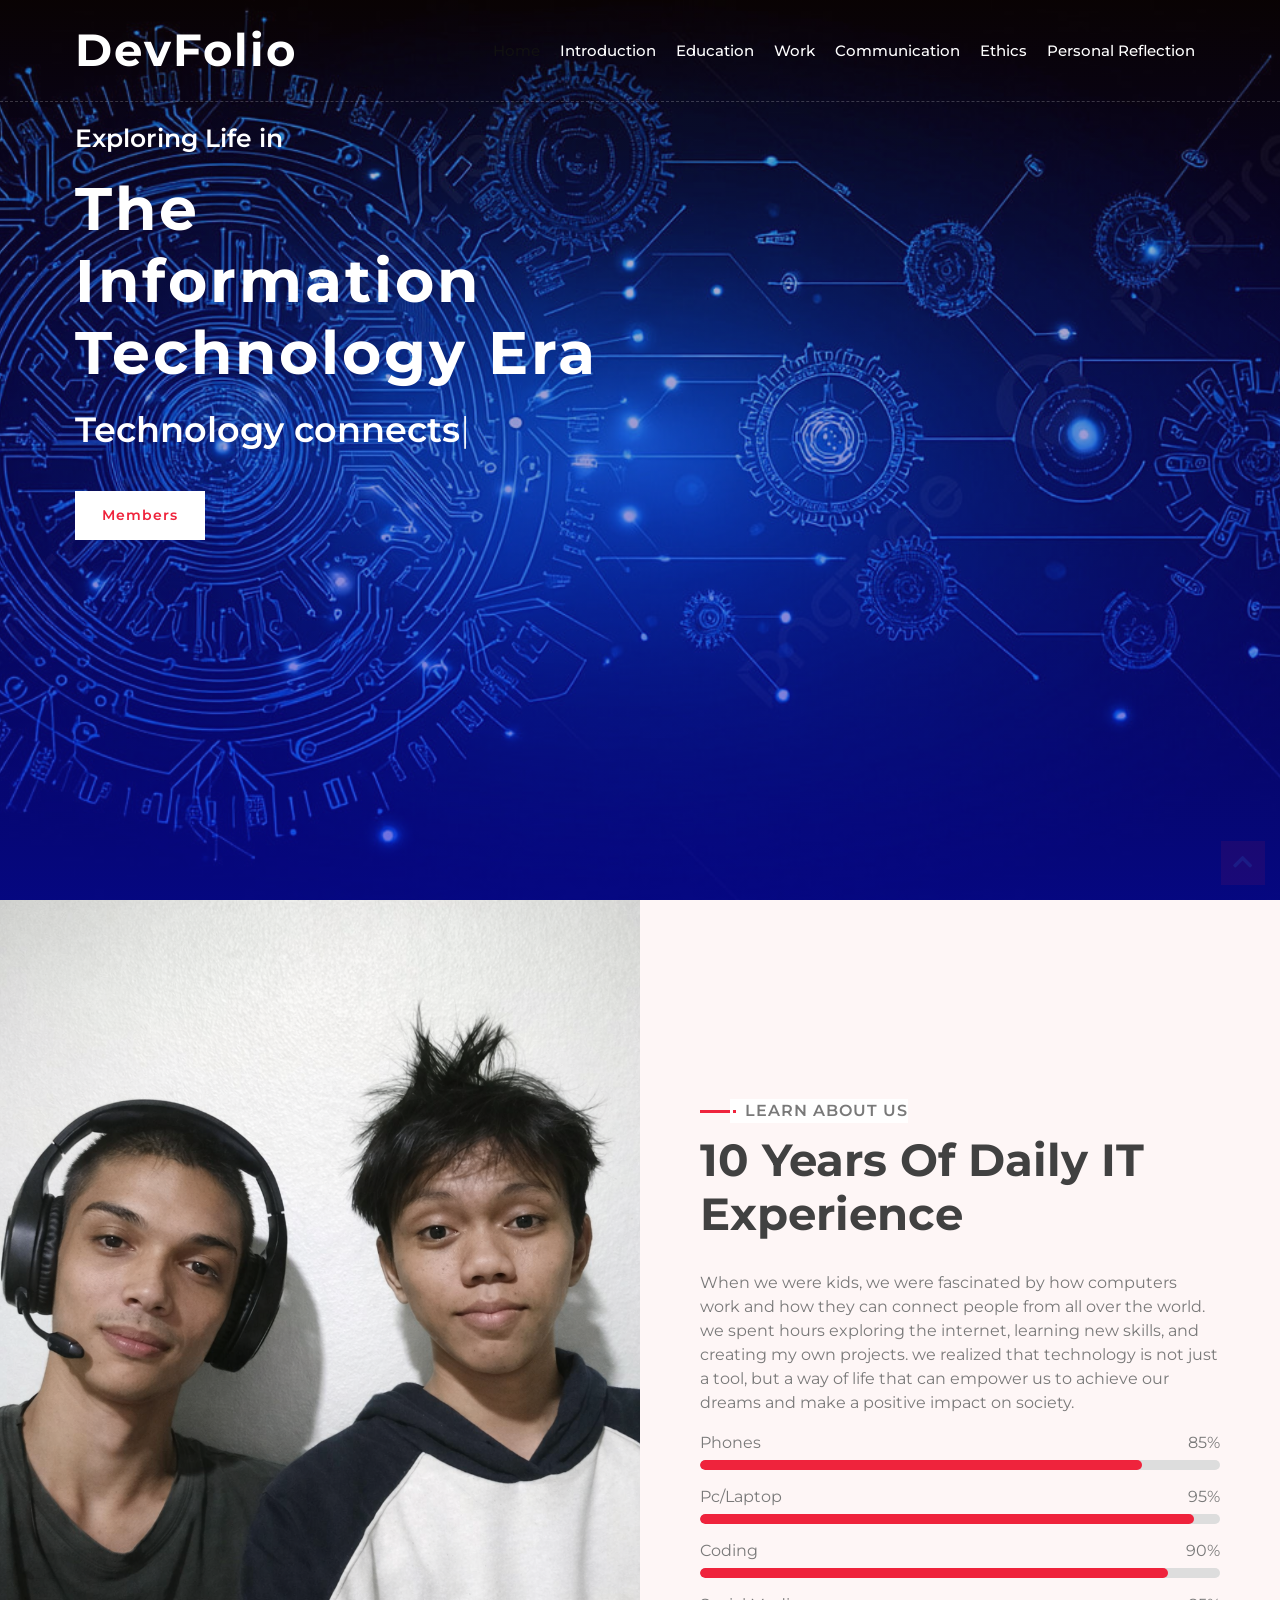
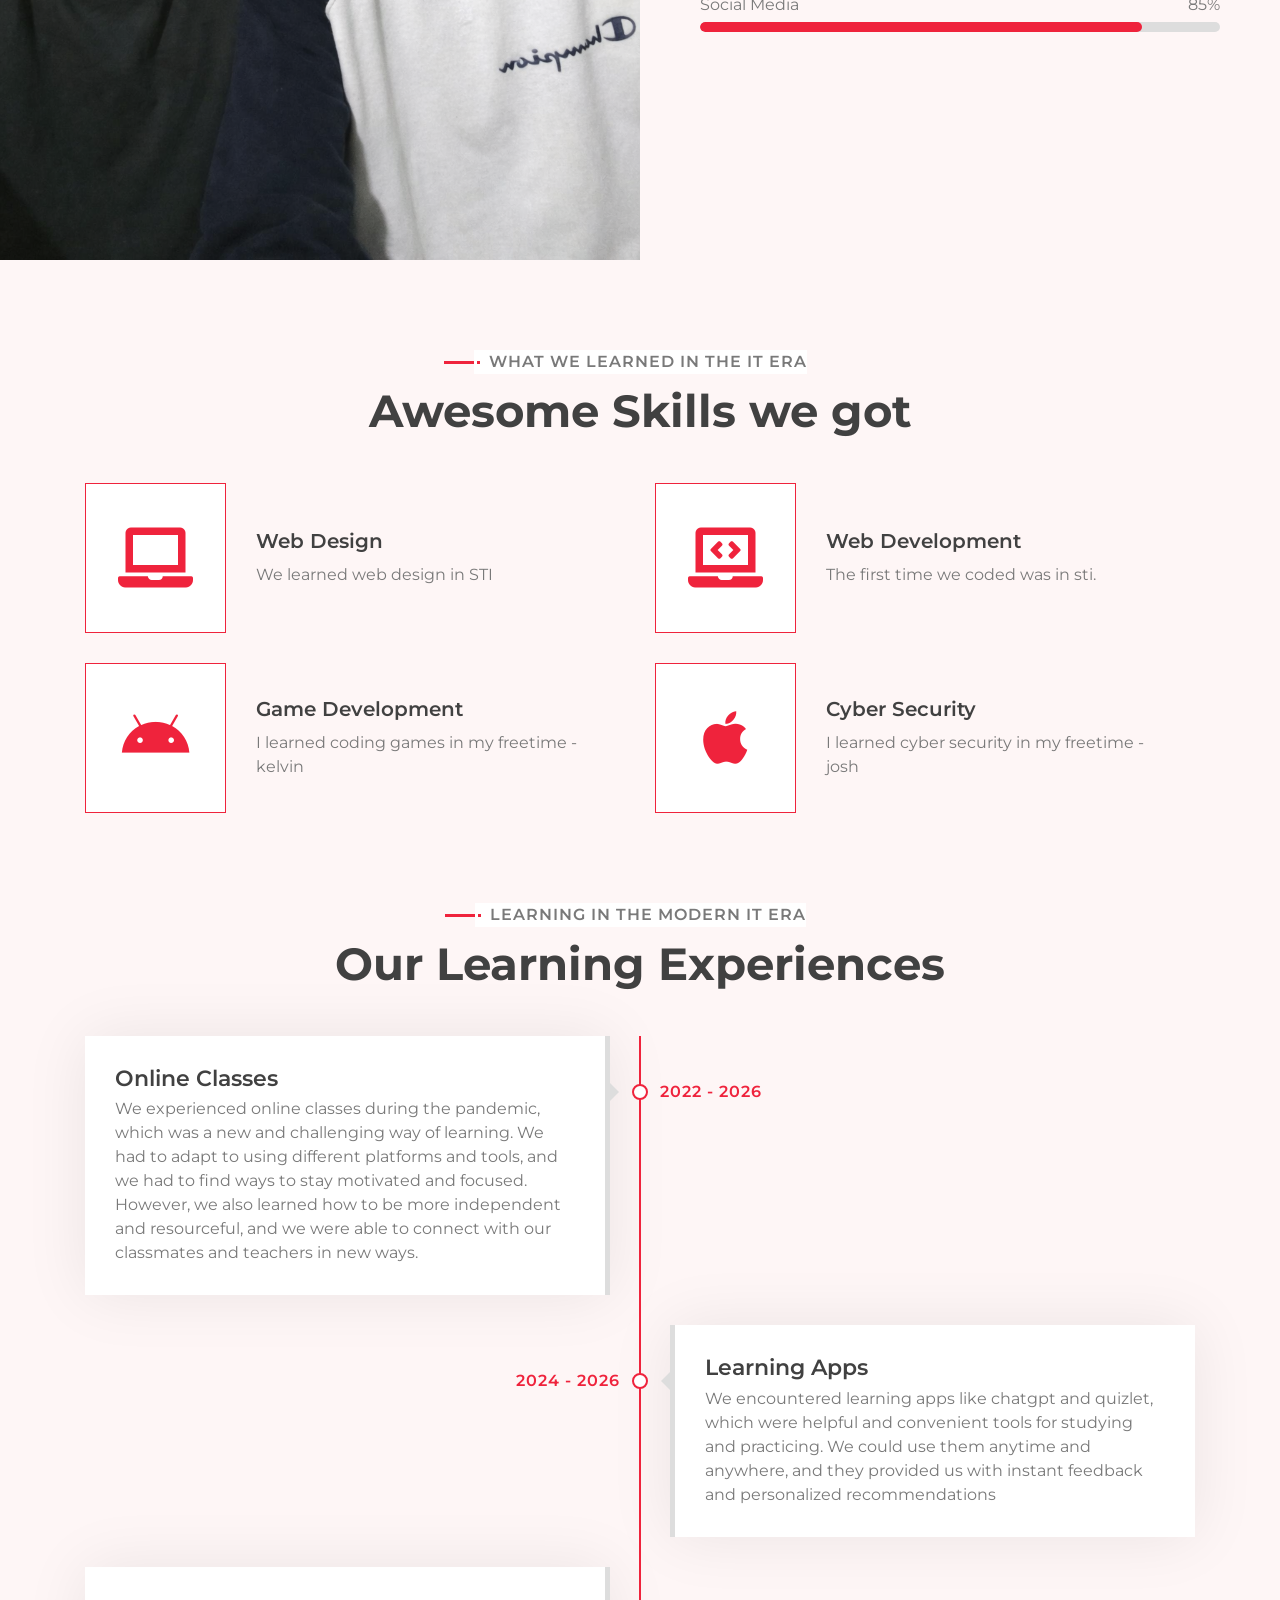
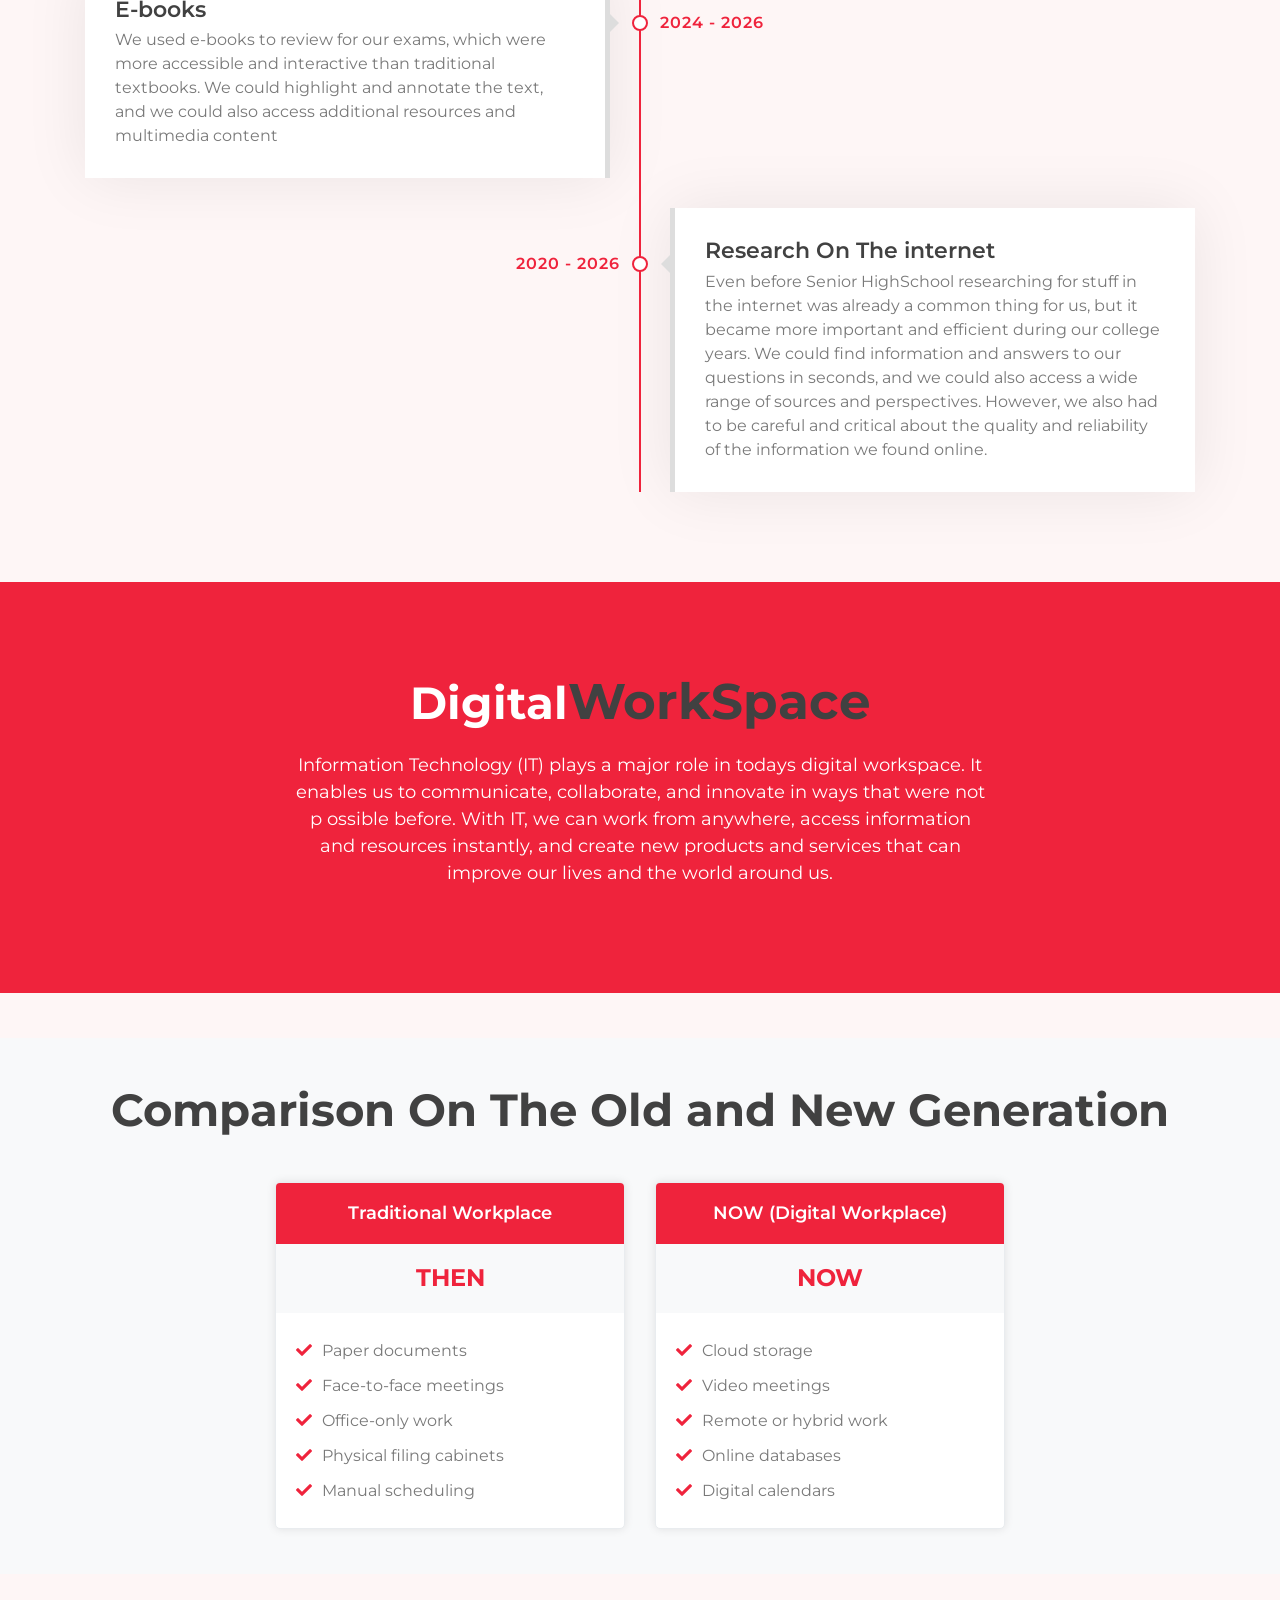
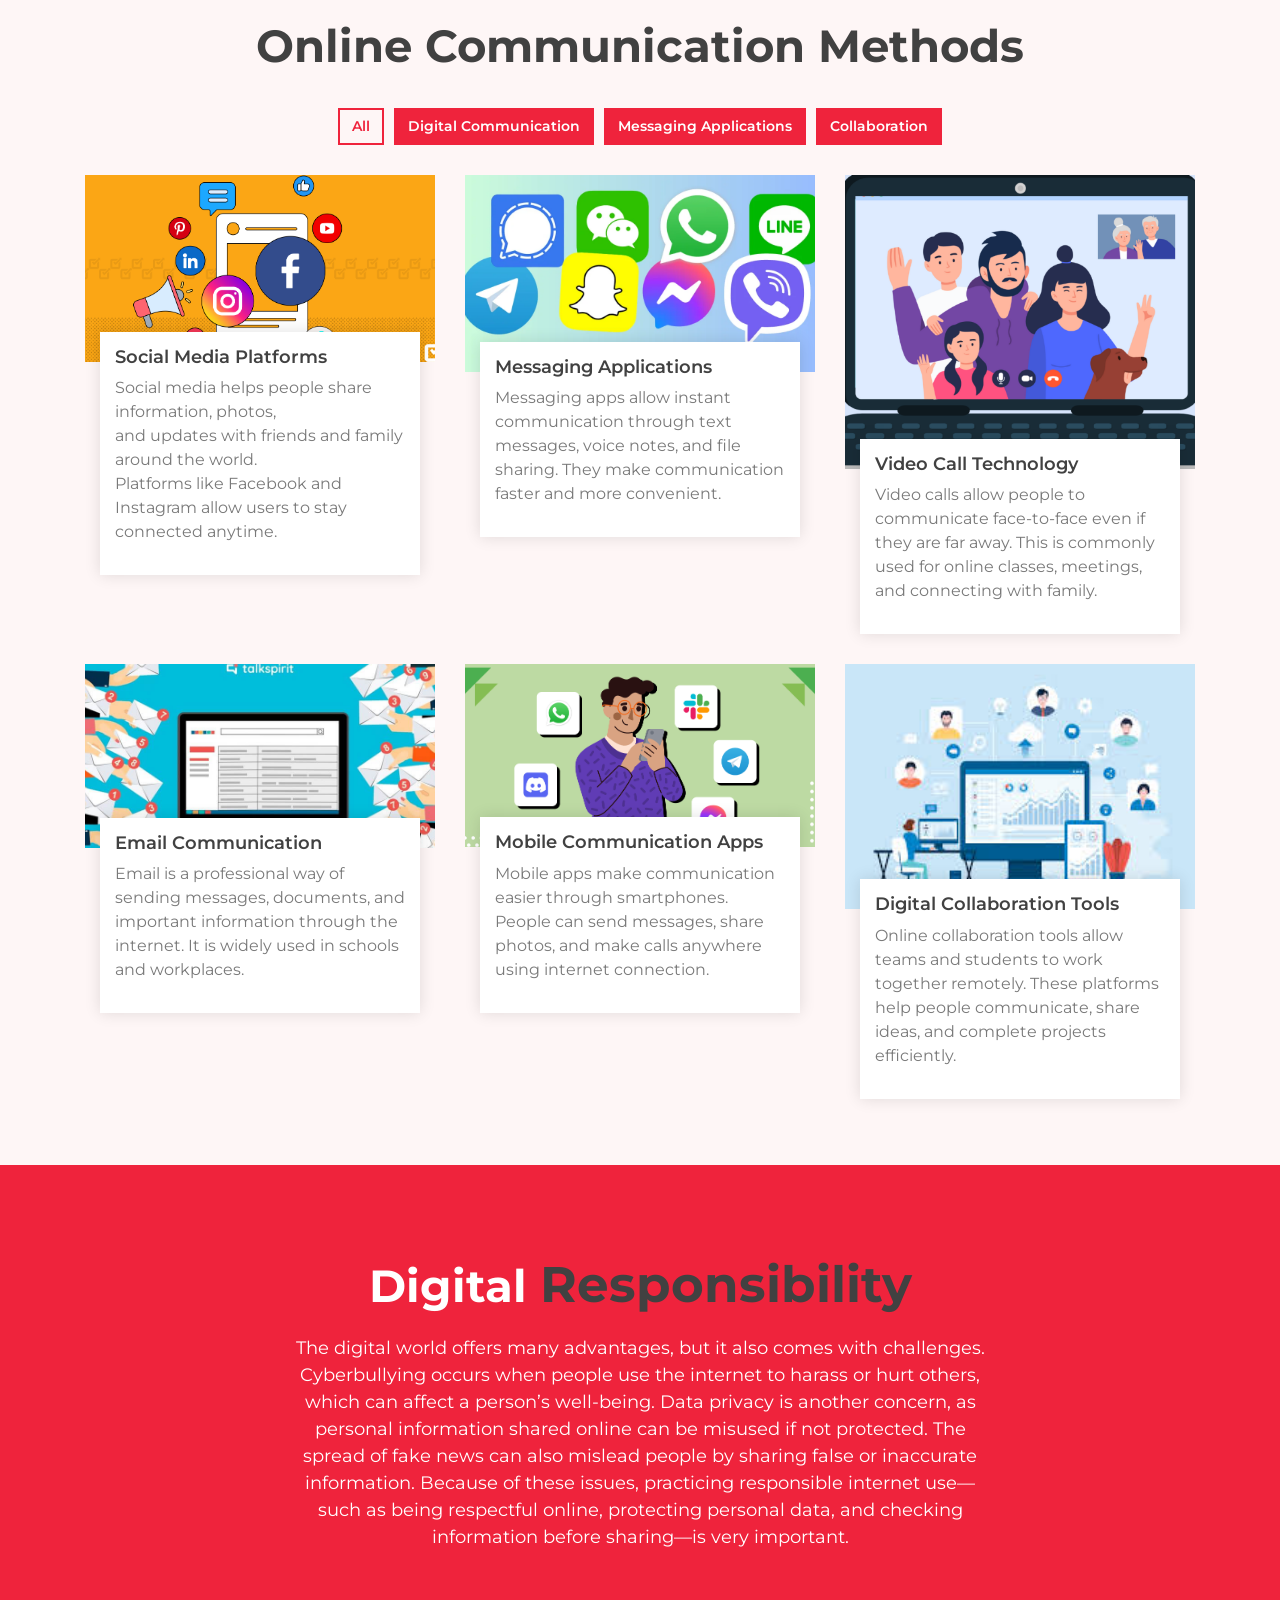
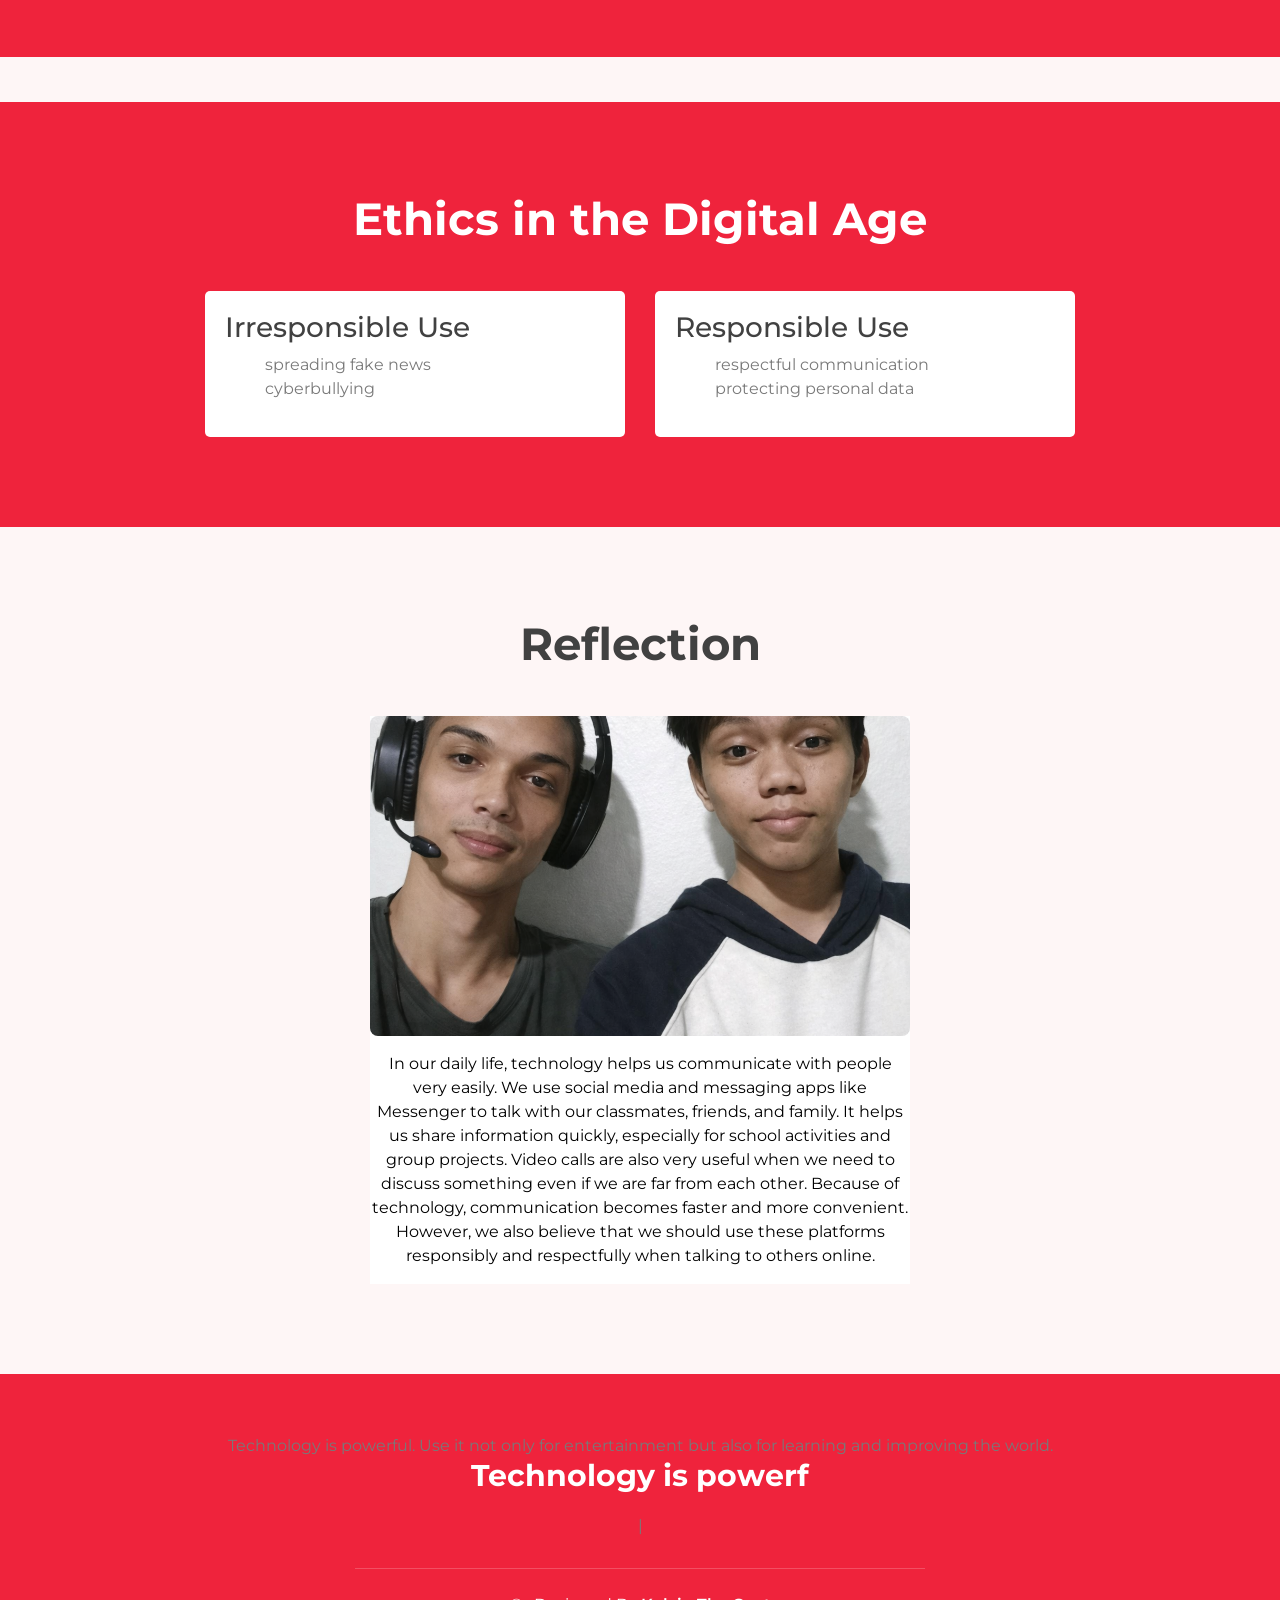
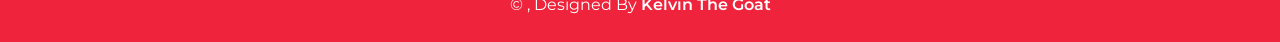
==== commit 32d1dfe6: "all finished" ====
--- a/DevFolio/index.html
+++ b/DevFolio/index.html
@@ -62,6 +62,7 @@
                                 <h1>  The Information Technology Era </h1>
                                 <h2></h2>
                                 <div class="typed-text">Technology connects people and shapes our future.</div>
+                              
                             </div>
                             <div class="hero-btn">
                                 <a class="btn" id = "openPopup" >Members</a>
@@ -89,11 +90,17 @@
                 <span id="closePopup">&times;</span>
 
             <h2>Group Members</h2>
+            
 
             <ul>
                 <li>Josh Emmanuel T. Suarez</li>
                 <li>Kelvin Shan P. Geist </li>
             </ul>
+            <h2>Section:</h2>
+            <p> 1-B</p>
+            <h2>Program/Course: </h2>
+            <p>BSCS</p>
+            
 
             <button id="closeBtn">Close</button>
         </div>
@@ -160,7 +167,7 @@
         
         
         <!-- Service Start -->
-        <div class="service" >
+        <div class="service" id="service">
             <div class="container">
                 <div class="section-header text-center wow zoomIn" data-wow-delay="0.1s">
                     <p>What we learned in the IT Era</p>
@@ -226,7 +233,7 @@
         
         
          <!-- Experience Start -->
-        <div class="experience" id="service">
+        <div class="experience" id="experience">
             <div class="container">
                 <header class="section-header text-center wow zoomIn" data-wow-delay="0.1s">
                     <p>Learning in the Modern IT Era</p>
@@ -282,32 +289,30 @@
                             </p>
                         </div>
                     </div>
-                    <div class="timeline-item left wow slideInLeft" data-wow-delay="0.1s">
-                        <div class="timeline-text">
-                            <div class="timeline-date">2045 - 2050</div>
-                            <h2>Web Developer</h2>
-                            <h4>Soft Agency, San Francisco, CA</h4>
-                            <p>
-                                Lorem ipsum dolor sit amet elit. Aliquam odio dolor, id luctus erat sagittis non. Ut blandit semper pretium.
-                            </p>
-                        </div>
-                    </div>
-                    <div class="timeline-item right wow slideInRight" data-wow-delay="0.1s">
-                        <div class="timeline-text">
-                            <div class="timeline-date">2045 - 2050</div>
-                            <h2>Web Developer</h2>
-                            <h4>Soft Agency, San Francisco, CA</h4>
-                            <p>
-                                Lorem ipsum dolor sit amet elit. Aliquam odio dolor, id luctus erat sagittis non. Ut blandit semper pretium.
-                            </p>
-                        </div>
-                    </div>
+         
+               
                 </div>
             </div>
         </div>
          <!--Job Experience End -->
         
-        
+       <!-- Banner Start -->
+        <div class="banner wow zoomIn" data-wow-delay="0.1s" id="experience" >
+            <div class="container">
+                <div class="section-header text-center">
+                    <h2>Digital<span>WorkSpace</span></h2>
+                </div>
+                <div class="container banner-text">
+                    <p>
+                        Information Technology (IT) plays a major role in todays digital workspace. 
+                        It enables us to communicate, collaborate, and innovate in ways that were not p
+                        ossible before. With IT, we can work from anywhere, access information and resources 
+                        instantly, and create new products and services that can improve our lives and the world around us.
+                    </p>
+                </div>
+            </div>
+        </div>
+        <!-- Banner End -->
 
         <!-- Pricing Start -->
         <div class="pricing" id="pricing">
@@ -351,6 +356,8 @@
         </div>
         <!-- Pricing End -->
 
+
+        
 
         <!-- Portfolio Start -->
        
@@ -471,7 +478,7 @@
                         false or inaccurate information. Because of these issues, practicing responsible internet use—such 
                         as being respectful online, protecting personal data, and checking information before sharing—is very important.
                     </p>
-                    <a class="btn">Order Now</a>
+                
                 </div>
             </div>
         </div>
@@ -517,87 +524,27 @@
         <div class="team" id="team">
             <div class="container">
                 <div class="section-header text-center wow zoomIn" data-wow-delay="0.1s">
-                    <p>My Team</p>
-                    <h2>Expert Team Members</h2>
-                </div>
-                <div class="row">
-                    <div class="col-lg-6 wow fadeInUp" data-wow-delay="0.0s">
+                    
+                    <h2>Reflection</h2>
+                </div>
+                <div class="row justify-content-center">
+                    <div class="col-lg-6 col-md-8 wow fadeInUp" data-wow-delay="0.6s">
                         <div class="team-item">
                             <div class="team-img">
-                                <img src="img/team-1.jpg" alt="Image">
-                            </div>
-                            <div class="team-text">
-                                <h2>Mollie Ross</h2>
-                                <h4>Web Designer</h4>
-                                <p>
-                                    Lorem ipsum dolor sit amet consec adipis elit. Etiam accum lacus
+                                <img src="img/kelvinjosh.png" alt="Image">
+                            </div>
+                            <div class="team-content">
+                           
+                                <p class = "basta">
+                                    In our daily life, technology helps us communicate with people very easily.
+                                     We use social media and messaging apps like Messenger to talk with our classmates,
+                                      friends, and family. It helps us share information quickly, especially for school
+                                       activities and group projects. Video calls are also very useful when we need to
+                                        discuss something even if we are far from each other. Because of technology, communication
+                                         becomes faster and more convenient. However, we also believe that we should use these
+                                          platforms responsibly and respectfully when talking to others online.
                                 </p>
-                                <div class="team-social">
-                                    <a class="btn" href=""><i class="fab fa-twitter"></i></a>
-                                    <a class="btn" href=""><i class="fab fa-facebook-f"></i></a>
-                                    <a class="btn" href=""><i class="fab fa-linkedin-in"></i></a>
-                                    <a class="btn" href=""><i class="fab fa-instagram"></i></a>
-                                </div>
-                            </div>
-                        </div>
-                    </div>
-                    <div class="col-lg-6 wow fadeInUp" data-wow-delay="0.2s">
-                        <div class="team-item">
-                            <div class="team-img">
-                                <img src="img/team-2.jpg" alt="Image">
-                            </div>
-                            <div class="team-text">
-                                <h2>Dylan Adams</h2>
-                                <h4>Web Developer</h4>
-                                <p>
-                                    Lorem ipsum dolor sit amet consec adipis elit. Etiam accum lacus
-                                </p>
-                                <div class="team-social">
-                                    <a class="btn" href=""><i class="fab fa-twitter"></i></a>
-                                    <a class="btn" href=""><i class="fab fa-facebook-f"></i></a>
-                                    <a class="btn" href=""><i class="fab fa-linkedin-in"></i></a>
-                                    <a class="btn" href=""><i class="fab fa-instagram"></i></a>
-                                </div>
-                            </div>
-                        </div>
-                    </div>
-                    <div class="col-lg-6 wow fadeInUp" data-wow-delay="0.4s">
-                        <div class="team-item">
-                            <div class="team-img">
-                                <img src="img/team-3.jpg" alt="Image">
-                            </div>
-                            <div class="team-text">
-                                <h2>Jennifer Page</h2>
-                                <h4>Apps Designer</h4>
-                                <p>
-                                    Lorem ipsum dolor sit amet consec adipis elit. Etiam accum lacus
-                                </p>
-                                <div class="team-social">
-                                    <a class="btn" href=""><i class="fab fa-twitter"></i></a>
-                                    <a class="btn" href=""><i class="fab fa-facebook-f"></i></a>
-                                    <a class="btn" href=""><i class="fab fa-linkedin-in"></i></a>
-                                    <a class="btn" href=""><i class="fab fa-instagram"></i></a>
-                                </div>
-                            </div>
-                        </div>
-                    </div>
-                    <div class="col-lg-6 wow fadeInUp" data-wow-delay="0.6s">
-                        <div class="team-item">
-                            <div class="team-img">
-                                <img src="img/team-4.jpg" alt="Image">
-                            </div>
-                            <div class="team-text">
-                                <h2>Josh Dunn</h2>
-                                <h4>Apps Developer</h4>
-                                <p>
-                                    Lorem ipsum dolor sit amet consec adipis elit. Etiam accum lacus
-                                </p>
-                                <div class="team-social">
-                                    <a class="btn" href=""><i class="fab fa-twitter"></i></a>
-                                    <a class="btn" href=""><i class="fab fa-facebook-f"></i></a>
-                                    <a class="btn" href=""><i class="fab fa-linkedin-in"></i></a>
-                                    <a class="btn" href=""><i class="fab fa-instagram"></i></a>
-                                </div>
+
                             </div>
                         </div>
                     </div>
@@ -607,121 +554,24 @@
         <!-- Team End -->
         
         
-        <!-- Contact Start -->
-        <div class="contact wow fadeInUp" data-wow-delay="0.1s" id="contact">
-            <div class="container-fluid">
-                <div class="container">
-                    <div class="row align-items-center">
-                        <div class="col-md-4"></div>
-                        <div class="col-md-8">
-                            <div class="contact-form">
-                                <h4 class="text-white mb-4">Receive messages instantly with our PHP and Ajax contact form - available in the <a href="https://htmlcodex.com/downloading/?item=1011" style="color: #111111; text-decoration: underline;">Pro Version</a> only.</h4>
-                                <form>
-                                    <div class="control-group mb-3">
-                                        <input type="text" class="form-control" placeholder="Your Name" />
-                                    </div>
-                                    <div class="control-group mb-3">
-                                        <input type="email" class="form-control" placeholder="Your Email" />
-                                    </div>
-                                    <div class="control-group mb-3">
-                                        <input type="text" class="form-control" placeholder="Subject" />
-                                    </div>
-                                    <div class="control-group">
-                                        <textarea class="form-control" placeholder="Message"></textarea>
-                                    </div>
-                                    <div>
-                                        <button class="btn">Send Message</button>
-                                    </div>
-                                </form>
-                            </div>
-                        </div>
-                    </div>
-                </div>
-            </div>
-        </div>
-        <!-- Contact End -->
-
-
-        <!-- Blog Start -->
-        <div class="blog" id="blog">
-            <div class="container">
-                <div class="section-header text-center wow zoomIn" data-wow-delay="0.1s">
-                    <p>From Blog</p>
-                    <h2>Latest Articles</h2>
-                </div>
-                <div class="row">
-                    <div class="col-lg-6">
-                        <div class="blog-item wow fadeInUp" data-wow-delay="0.1s">
-                            <div class="blog-img">
-                                <img src="img/blog-1.jpg" alt="Blog">
-                            </div>
-                            <div class="blog-text">
-                                <h2>Lorem ipsum dolor sit amet</h2>
-                                <div class="blog-meta">
-                                    <p><i class="far fa-user"></i>Admin</p>
-                                    <p><i class="far fa-list-alt"></i>Web Design</p>
-                                    <p><i class="far fa-calendar-alt"></i>01-Jan-2045</p>
-                                    <p><i class="far fa-comments"></i>5</p>
-                                </div>
-                                <p>
-                                    Lorem ipsum dolor sit amet elit. Nullam commodo mattis mi. Nullam eu erat lectus. Proin viverra risus vitae luctus. Proin ut ante, vitae sapien. Fusce sem ac erat rhoncus, ornare mattis nisl massa et eros vitae pulvin
-                                </p>
-                                <a class="btn" href="">Read More <i class="fa fa-angle-right"></i></a>
-                            </div>
-                        </div>
-                    </div>
-                    <div class="col-lg-6">
-                        <div class="blog-item wow fadeInUp" data-wow-delay="0.3s">
-                            <div class="blog-img">
-                                <img src="img/blog-2.jpg" alt="Blog">
-                            </div>
-                            <div class="blog-text">
-                                <h2>Lorem ipsum dolor sit amet</h2>
-                                <div class="blog-meta">
-                                    <p><i class="far fa-user"></i>Admin</p>
-                                    <p><i class="far fa-list-alt"></i>Apps Design</p>
-                                    <p><i class="far fa-calendar-alt"></i>01-Jan-2045</p>
-                                    <p><i class="far fa-comments"></i>10</p>
-                                </div>
-                                <p>
-                                    Lorem ipsum dolor sit amet elit. Nullam commodo mattis mi. Nullam eu erat lectus. Proin viverra risus vitae luctus. Proin ut ante, vitae sapien. Fusce sem ac erat rhoncus, ornare mattis nisl massa et eros vitae pulvin
-                                </p>
-                                <a class="btn" href="">Read More <i class="fa fa-angle-right"></i></a>
-                            </div>
-                        </div>
-                    </div>
-                </div>
-            </div>
-        </div>
-        <!-- Blog End -->
-
-
+       
         <!-- Footer Start -->
         <div class="footer wow fadeIn" data-wow-delay="0.3s">
             <div class="container-fluid">
                 <div class="container">
                     <div class="footer-info">
-                        <h2>Kate Winslet</h2>
-                        <h3>123 Street, New York, USA</h3>
-                        <div class="footer-menu">
-                            <p>+012 345 67890</p>
-                            <p>info@example.com</p>
-                        </div>
-                        <div class="footer-social">
-                            <a href=""><i class="fab fa-twitter"></i></a>
-                            <a href=""><i class="fab fa-facebook-f"></i></a>
-                            <a href=""><i class="fab fa-youtube"></i></a>
-                            <a href=""><i class="fab fa-instagram"></i></a>
-                            <a href=""><i class="fab fa-linkedin-in"></i></a>
-                        </div>
+                         <div class="typed-text">Technology is powerful. Use it not only for entertainment but also for learning and improving the world.</div>
+                        <h2></h2>
+                      
+                      
                     </div>
                 </div>
                 <div class="container copyright">
-                    <p>&copy; <a href="#">Your Site Name</a>, All Right Reserved | 
+                    <p>&copy; <a href="#"></a>,  
 					
 					<!--/*** The author’s attribution link must remain intact in the template. ***/-->
                     <!--/*** If you wish to remove this credit link, please purchase the Pro Version . ***/-->
-                    Designed By <a href="https://htmlcodex.com">HTML Codex</a></p>
+                    Designed By <a href="https://www.facebook.com/kelvin.geist">Kelvin The Goat</a></p>
                 </div>
             </div>
         </div>
--- a/DevFolio/css/style.css
+++ b/DevFolio/css/style.css
@@ -309,10 +309,16 @@
     display: none;
 }
 
+
+
 .hero .hero-text .typed-cursor {
     font-size: 35px;
     font-weight: 300;
     color: #ffffff;
+}
+.container-fluid .container .footer-info .typed-text{
+    display: block;
+   
 }
 
 .hero .hero-btn .btn {
@@ -809,6 +815,129 @@
 
 
 /*******************************/
+/********* Pricing CSS *********/
+/*******************************/
+.pricing {
+    position: relative;
+    width: 100%;
+    padding: 45px 0 15px 0;
+    background: #f8f9fa;
+}
+
+.pricing .pricing-item {
+    position: relative;
+    margin-bottom: 30px;
+    background: #ffffff;
+    border: 1px solid #e9ecef;
+    border-radius: 5px;
+    overflow: hidden;
+    box-shadow: 0 0 10px rgba(0, 0, 0, 0.1);
+    transition: .3s;
+}
+
+.pricing .pricing-item:hover {
+    box-shadow: 0 0 20px rgba(0, 0, 0, 0.2);
+}
+
+.pricing .pricing-item h3 {
+    padding: 20px;
+    margin: 0;
+    background: #EF233C;
+    color: #ffffff;
+    text-align: center;
+    font-size: 18px;
+    font-weight: 600;
+}
+
+.pricing .price {
+    padding: 20px;
+    text-align: center;
+    background: #f8f9fa;
+}
+
+.pricing .price h2 {
+    margin: 0;
+    font-size: 24px;
+    font-weight: 700;
+    color: #EF233C;
+}
+
+.pricing .pricing-item ul {
+    list-style: none;
+    padding: 20px;
+    margin: 0;
+}
+
+.pricing .pricing-item ul li {
+    padding: 5px 0;
+    font-size: 16px;
+    color: #797979;
+}
+
+.pricing .pricing-item ul li:before {
+    content: '\f00c';
+    font-family: 'Font Awesome 5 Free';
+    font-weight: 900;
+    color: #EF233C;
+    margin-right: 10px;
+}
+
+@media (max-width: 575.98px) {
+    .pricing .pricing-item h3 {
+        font-size: 16px;
+    }
+    
+    .pricing .price h2 {
+        font-size: 20px;
+    }
+    
+    .pricing .pricing-item ul li {
+        font-size: 14px;
+    }
+}
+
+
+/*******************************/
+/******** Team CSS ********/
+/*******************************/
+.team {
+    overflow: hidden;
+}
+
+.team .team-item {
+    display: flex;
+    flex-direction: column;
+    align-items: center;
+    text-align: center;
+    width: 100%;
+    max-width: 1000px;
+    margin: 0 auto;
+}
+
+.team .team-item .team-img {
+    width: 100%;
+    margin-bottom: 1rem;
+}
+
+.team .team-item .team-img img {
+    width: 100%;
+    height: 320px;
+    object-fit: cover;
+    display: block;
+    border-radius: 8px;
+}
+
+.team .team-item .team-content {
+    width: 100%;
+    color: black;
+    font-weight: 400;
+}
+.team .team-item .team-content:hover {
+    color: white;
+}
+
+
+/*******************************/
 /******** Portfolio CSS ********/
 /*******************************/
 .portfolio {
@@ -878,22 +1007,22 @@
 
 .portfolio .portfolio-text {
     position: relative;
-    height: 60px;
     width: calc(100% - 30px);
     margin: -30px 15px 30px 15px;
     display: flex;
-    align-items: center;
+    flex-direction: column;
+    gap: 0.5rem;
+    padding: 15px;
     background: #ffffff;
     box-shadow: 0 0 15px rgba(0, 0, 0, .12);
+    min-height: 140px;
 }
 
 .portfolio .portfolio-text h3 {
-    width: calc(100% - 70px);
     font-size: 18px;
     font-weight: 600;
-    margin: 0 0 0 15px;
-    white-space: nowrap;
-    overflow: hidden;
+    margin: 0;
+    line-height: 1.2;
 }
 
 .portfolio .portfolio-text a.btn {
